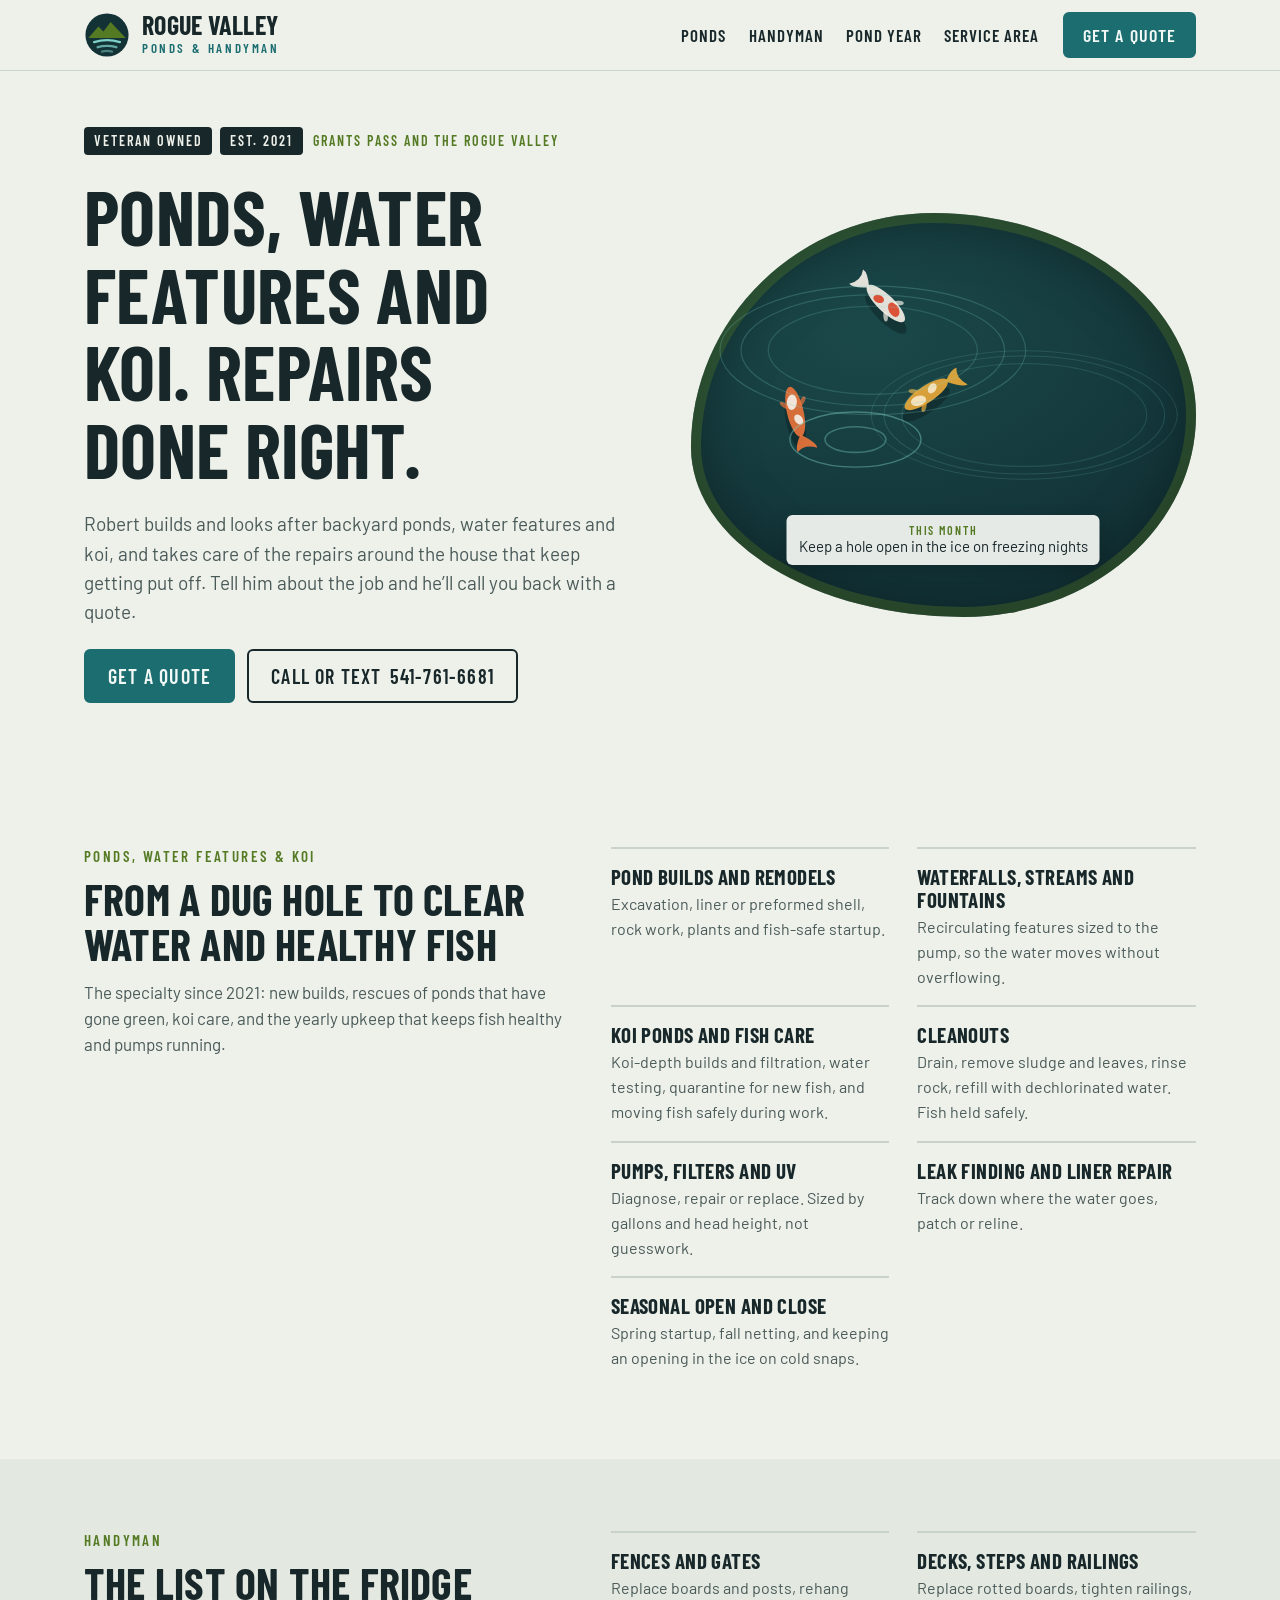
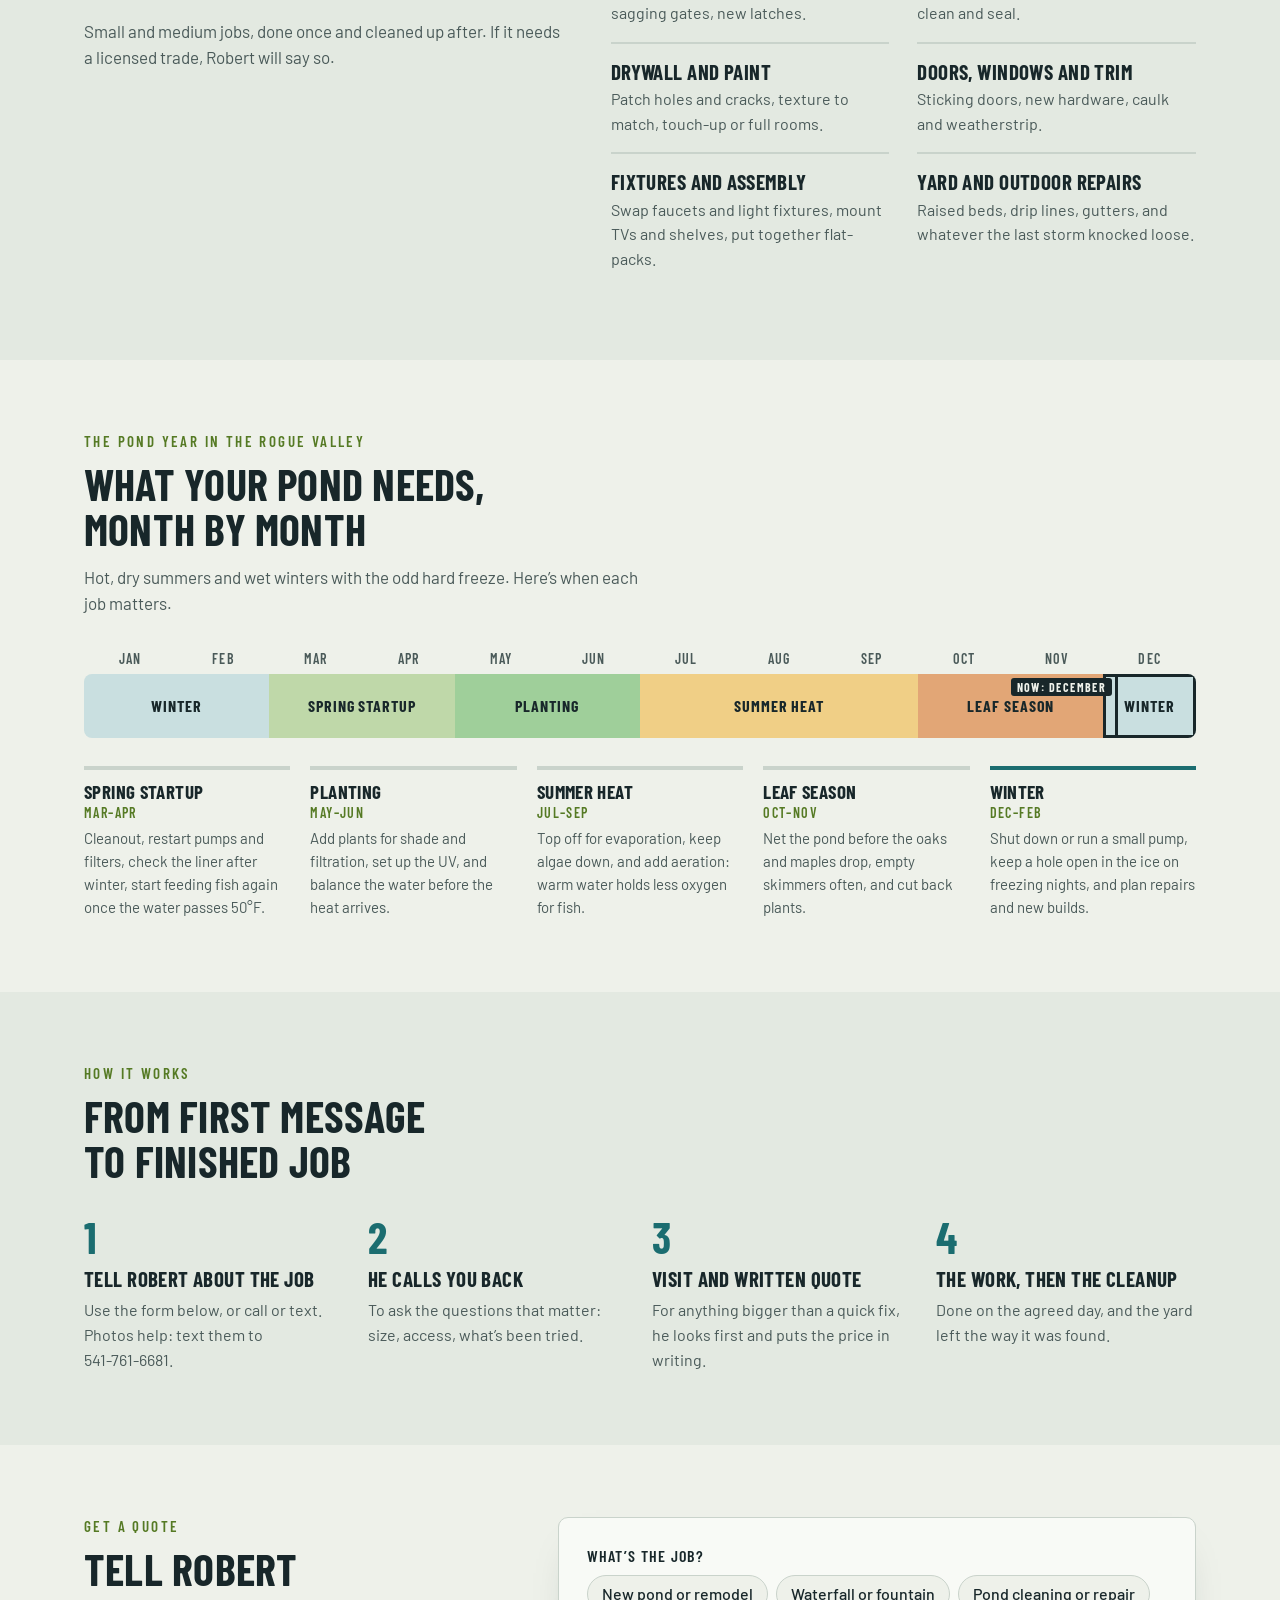
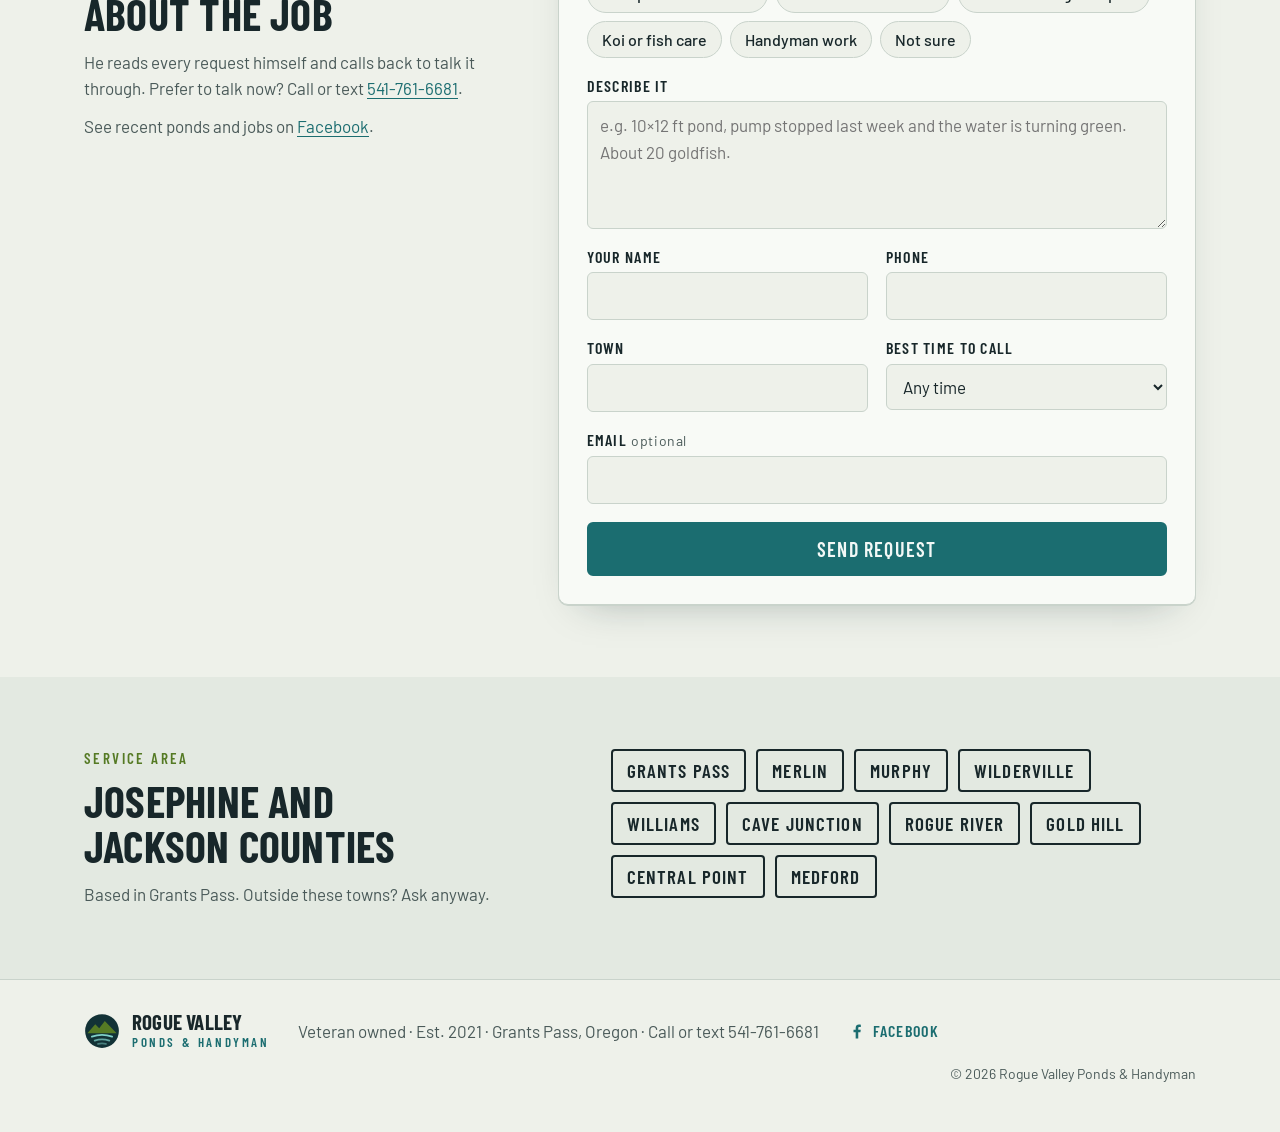
==== site/index.html @ 840f4b7c "Add landing page with quote request form Static site for Rogue Valley Ponds & Handyman: animated pon" ====
<!DOCTYPE html>
<html lang="en">
<head>
<meta charset="utf-8">
<meta name="viewport" content="width=device-width, initial-scale=1, viewport-fit=cover">
<title>Rogue Valley Ponds &amp; Handyman</title>
<meta name="description" content="Veteran-owned since 2021. Ponds, water features and koi, plus handyman work, in Grants Pass and the Rogue Valley. Call or text Robert at 541-761-6681 or request a quote online.">
<!-- Facebook needs the full address for a preview image: once the site is online, add
     <meta property="og:image" content="https://YOUR-ADDRESS/assets/og-image.png"> and og:url. -->
<meta property="og:type" content="website">
<meta property="og:site_name" content="Rogue Valley Ponds &amp; Handyman">
<meta property="og:title" content="Rogue Valley Ponds &amp; Handyman">
<meta property="og:description" content="Ponds, water features and koi, plus handyman work. Veteran owned, established 2021. Call or text Robert at 541-761-6681.">
<meta property="og:locale" content="en_US">
<link rel="icon" href="assets/favicon-64.png" sizes="64x64">
<link rel="apple-touch-icon" href="assets/apple-touch-icon.png">
<link rel="preconnect" href="https://fonts.googleapis.com">
<link rel="preconnect" href="https://fonts.gstatic.com" crossorigin>
<link rel="stylesheet" href="https://fonts.googleapis.com/css2?family=Barlow+Condensed:wght@500;600;700&family=Barlow:ital,wght@0,400;0,500;0,600;1,400&display=swap">
<link rel="stylesheet" href="styles.css">
<script src="config.js"></script>
<script src="app.js" defer></script>
</head>
<body>

<header class="topbar">
  <div class="wrap topbar-row">
    <a class="brand" href="#top" aria-label="Rogue Valley Ponds &amp; Handyman, home">
      <svg class="mark" viewBox="0 0 64 64" aria-hidden="true">
        <circle cx="32" cy="32" r="30" class="mark-disc"/>
        <path d="M6 36 L20 20 L27 27 L37 14 L58 36 Z" class="mark-ridge"/>
        <path d="M14 42 Q32 36 50 42" class="mark-ripple"/>
        <path d="M19 49 Q32 45 45 49" class="mark-ripple" opacity=".75"/>
        <path d="M25 55 Q32 53 39 55" class="mark-ripple" opacity=".5"/>
      </svg>
      <span class="brand-words"><span class="brand-name">Rogue Valley</span><span class="brand-sub">Ponds &amp; Handyman</span></span>
    </a>
    <nav class="topnav" aria-label="Main">
      <a href="#ponds">Ponds</a>
      <a href="#handyman">Handyman</a>
      <a href="#year">Pond year</a>
      <a href="#area">Service area</a>
    </nav>
    <a class="btn btn-solid topbar-cta" href="#quote">Get a quote</a>
  </div>
</header>

<main id="top">
  <section class="hero">
    <div class="wrap hero-grid">
      <div class="hero-copy">
        <p class="badges"><span class="badge">Veteran owned</span><span class="badge">Est. 2021</span><span class="badge badge-plain">Grants Pass and the Rogue Valley</span></p>
        <h1>Ponds, water features and koi. Repairs done right.</h1>
        <p class="lede">Robert builds and looks after backyard ponds, water features and koi, and takes care of the repairs around the house that keep getting put off. Tell him about the job and he’ll call you back with a quote.</p>
        <div class="hero-actions">
          <a class="btn btn-solid btn-lg" href="#quote">Get a quote</a>
          <a class="btn btn-line btn-lg js-phone-link" href="tel:5417616681">Call or text <span class="js-phone nowrap">541-761-6681</span></a>
        </div>
      </div>
      <figure class="pond" aria-label="Illustration of ripples spreading across a pond">
        <canvas class="pond-canvas" aria-hidden="true"></canvas>
        <figcaption class="pond-tag"><span class="pond-tag-label">This month</span> <span id="pond-now">Leaf netting and skimmer cleanouts</span></figcaption>
      </figure>
    </div>
  </section>

  <section class="section" id="ponds">
    <div class="wrap two-col">
      <div class="col-head">
        <p class="eyebrow">Ponds, water features &amp; koi</p>
        <h2>From a dug hole to clear water and healthy fish</h2>
        <p class="muted">The specialty since 2021: new builds, rescues of ponds that have gone green, koi care, and the yearly upkeep that keeps fish healthy and pumps running.</p>
      </div>
      <ul class="svc-list">
        <li><span class="svc-name">Pond builds and remodels</span><span class="svc-note">Excavation, liner or preformed shell, rock work, plants and fish-safe startup.</span></li>
        <li><span class="svc-name">Waterfalls, streams and fountains</span><span class="svc-note">Recirculating features sized to the pump, so the water moves without overflowing.</span></li>
        <li><span class="svc-name">Koi ponds and fish care</span><span class="svc-note">Koi-depth builds and filtration, water testing, quarantine for new fish, and moving fish safely during work.</span></li>
        <li><span class="svc-name">Cleanouts</span><span class="svc-note">Drain, remove sludge and leaves, rinse rock, refill with dechlorinated water. Fish held safely.</span></li>
        <li><span class="svc-name">Pumps, filters and UV</span><span class="svc-note">Diagnose, repair or replace. Sized by gallons and head height, not guesswork.</span></li>
        <li><span class="svc-name">Leak finding and liner repair</span><span class="svc-note">Track down where the water goes, patch or reline.</span></li>
        <li><span class="svc-name">Seasonal open and close</span><span class="svc-note">Spring startup, fall netting, and keeping an opening in the ice on cold snaps.</span></li>
      </ul>
    </div>
  </section>

  <section class="section section-alt" id="handyman">
    <div class="wrap two-col">
      <div class="col-head">
        <p class="eyebrow">Handyman</p>
        <h2>The list on the fridge</h2>
        <p class="muted">Small and medium jobs, done once and cleaned up after. If it needs a licensed trade, Robert will say so.</p>
      </div>
      <ul class="svc-list">
        <li><span class="svc-name">Fences and gates</span><span class="svc-note">Replace boards and posts, rehang sagging gates, new latches.</span></li>
        <li><span class="svc-name">Decks, steps and railings</span><span class="svc-note">Replace rotted boards, tighten railings, clean and seal.</span></li>
        <li><span class="svc-name">Drywall and paint</span><span class="svc-note">Patch holes and cracks, texture to match, touch-up or full rooms.</span></li>
        <li><span class="svc-name">Doors, windows and trim</span><span class="svc-note">Sticking doors, new hardware, caulk and weatherstrip.</span></li>
        <li><span class="svc-name">Fixtures and assembly</span><span class="svc-note">Swap faucets and light fixtures, mount TVs and shelves, put together flat-packs.</span></li>
        <li><span class="svc-name">Yard and outdoor repairs</span><span class="svc-note">Raised beds, drip lines, gutters, and whatever the last storm knocked loose.</span></li>
      </ul>
    </div>
  </section>

  <section class="section" id="year">
    <div class="wrap">
      <div class="col-head">
        <p class="eyebrow">The pond year in the Rogue Valley</p>
        <h2>What your pond needs, month by month</h2>
        <p class="muted">Hot, dry summers and wet winters with the odd hard freeze. Here’s when each job matters.</p>
      </div>
      <div class="year" id="year-bar">
        <div class="months" aria-hidden="true">
          <span>Jan</span><span>Feb</span><span>Mar</span><span>Apr</span><span>May</span><span>Jun</span><span>Jul</span><span>Aug</span><span>Sep</span><span>Oct</span><span>Nov</span><span>Dec</span>
        </div>
        <div class="seasons">
          <div class="season s-winter-a" data-months="1 2" style="--span: 2"><span class="season-name">Winter</span></div>
          <div class="season s-spring" data-months="3 4" style="--span: 2"><span class="season-name">Spring startup</span></div>
          <div class="season s-plant" data-months="5 6" style="--span: 2"><span class="season-name">Planting</span></div>
          <div class="season s-summer" data-months="7 8 9" style="--span: 3"><span class="season-name">Summer heat</span></div>
          <div class="season s-leaf" data-months="10 11" style="--span: 2"><span class="season-name">Leaf season</span></div>
          <div class="season s-winter-b" data-months="12" style="--span: 1"><span class="season-name" aria-hidden="true">Winter</span></div>
          <div class="now-marker" id="now-marker" hidden><span id="now-label">Now</span></div>
        </div>
      </div>
      <dl class="season-notes">
        <div data-season="spring"><dt>Spring startup <span class="when">Mar–Apr</span></dt><dd>Cleanout, restart pumps and filters, check the liner after winter, start feeding fish again once the water passes 50°F.</dd></div>
        <div data-season="plant"><dt>Planting <span class="when">May–Jun</span></dt><dd>Add plants for shade and filtration, set up the UV, and balance the water before the heat arrives.</dd></div>
        <div data-season="summer"><dt>Summer heat <span class="when">Jul–Sep</span></dt><dd>Top off for evaporation, keep algae down, and add aeration: warm water holds less oxygen for fish.</dd></div>
        <div data-season="leaf"><dt>Leaf season <span class="when">Oct–Nov</span></dt><dd>Net the pond before the oaks and maples drop, empty skimmers often, and cut back plants.</dd></div>
        <div data-season="winter"><dt>Winter <span class="when">Dec–Feb</span></dt><dd>Shut down or run a small pump, keep a hole open in the ice on freezing nights, and plan repairs and new builds.</dd></div>
      </dl>
    </div>
  </section>

  <section class="section section-alt" id="how">
    <div class="wrap">
      <div class="col-head">
        <p class="eyebrow">How it works</p>
        <h2>From first message to finished job</h2>
      </div>
      <ol class="steps">
        <li><span class="step-n">1</span><span class="step-title">Tell Robert about the job</span><span class="step-text">Use the form below, or call or text. Photos help: text them to <span class="js-phone nowrap">541-761-6681</span>.</span></li>
        <li><span class="step-n">2</span><span class="step-title">He calls you back</span><span class="step-text">To ask the questions that matter: size, access, what’s been tried.</span></li>
        <li><span class="step-n">3</span><span class="step-title">Visit and written quote</span><span class="step-text">For anything bigger than a quick fix, he looks first and puts the price in writing.</span></li>
        <li><span class="step-n">4</span><span class="step-title">The work, then the cleanup</span><span class="step-text">Done on the agreed day, and the yard left the way it was found.</span></li>
      </ol>
    </div>
  </section>

  <section class="section" id="quote">
    <div class="wrap quote-grid">
      <div class="col-head">
        <p class="eyebrow">Get a quote</p>
        <h2>Tell Robert about the job</h2>
        <p class="muted">He reads every request himself and calls back to talk it through. Prefer to talk now? Call or text <a class="js-phone js-phone-link nowrap" href="tel:5417616681">541-761-6681</a>.</p>
        <p class="muted">See recent ponds and jobs on <a href="https://www.facebook.com/profile.php?id=61560373865806" target="_blank" rel="noopener">Facebook</a>.</p>
      </div>

      <div class="quote-card">
        <form id="quote-form" novalidate>
          <fieldset class="job-types">
            <legend>What’s the job?</legend>
            <div class="chips">
              <label class="chip"><input type="radio" name="job" value="pond" required><span>New pond or remodel</span></label>
              <label class="chip"><input type="radio" name="job" value="water-feature"><span>Waterfall or fountain</span></label>
              <label class="chip"><input type="radio" name="job" value="pond-care"><span>Pond cleaning or repair</span></label>
              <label class="chip"><input type="radio" name="job" value="koi"><span>Koi or fish care</span></label>
              <label class="chip"><input type="radio" name="job" value="handyman"><span>Handyman work</span></label>
              <label class="chip"><input type="radio" name="job" value="not-sure"><span>Not sure</span></label>
            </div>
          </fieldset>
          <div class="field field-wide">
            <label for="q-details">Describe it</label>
            <textarea id="q-details" name="details" rows="4" maxlength="2000" required placeholder="e.g. 10×12 ft pond, pump stopped last week and the water is turning green. About 20 goldfish."></textarea>
          </div>
          <div class="field"><label for="q-name">Your name</label><input id="q-name" name="name" autocomplete="name" maxlength="120" required></div>
          <div class="field"><label for="q-phone">Phone</label><input id="q-phone" name="phone" type="tel" autocomplete="tel" minlength="7" maxlength="30" required></div>
          <div class="field"><label for="q-town">Town</label><input id="q-town" name="town" list="towns" autocomplete="address-level2" maxlength="80"></div>
          <div class="field"><label for="q-best">Best time to call</label>
            <select id="q-best" name="best">
              <option value="">Any time</option><option>Morning</option><option>Afternoon</option><option>Evening</option>
            </select>
          </div>
          <div class="field field-wide"><label for="q-email">Email <span class="opt">optional</span></label><input id="q-email" name="email" type="email" autocomplete="email" maxlength="200"></div>
          <datalist id="towns">
            <option>Grants Pass</option><option>Merlin</option><option>Murphy</option><option>Wilderville</option><option>Williams</option>
            <option>Cave Junction</option><option>Rogue River</option><option>Gold Hill</option><option>Central Point</option><option>Medford</option>
          </datalist>
          <p class="form-error" id="form-error" role="alert" hidden></p>
          <button class="btn btn-solid btn-lg field-wide" type="submit" id="q-submit">Send request</button>
        </form>

        <div class="quote-done" id="quote-done" tabindex="-1" hidden>
          <p class="eyebrow">Request sent</p>
          <h3 id="done-title">Thanks. Robert will call you.</h3>
          <p class="muted">Have photos of the job? Text them to <span class="js-phone nowrap">541-761-6681</span> with your name, so he can see it before he calls.</p>
          <button type="button" class="btn btn-line" id="quote-again">Send another request</button>
        </div>

        <div class="quote-fallback" id="quote-fallback" tabindex="-1" hidden>
          <p class="eyebrow">Couldn’t send from here</p>
          <h3>Call or text Robert instead</h3>
          <p class="fallback-phone js-phone">541-761-6681</p>
          <p class="muted">Your message is still in the form. Copy it to paste into a text.</p>
          <div class="fallback-actions">
            <button type="button" class="btn btn-solid" id="copy-request">Copy my request</button>
            <button type="button" class="btn btn-line" id="fallback-back">Back to the form</button>
          </div>
          <p class="small" id="copy-status" role="status"></p>
        </div>
      </div>
    </div>
  </section>

  <section class="section section-alt" id="area">
    <div class="wrap two-col">
      <div class="col-head">
        <p class="eyebrow">Service area</p>
        <h2>Josephine and Jackson counties</h2>
        <p class="muted">Based in Grants Pass. Outside these towns? Ask anyway.</p>
      </div>
      <ul class="towns">
        <li>Grants Pass</li><li>Merlin</li><li>Murphy</li><li>Wilderville</li><li>Williams</li><li>Cave Junction</li>
        <li>Rogue River</li><li>Gold Hill</li><li>Central Point</li><li>Medford</li>
      </ul>
    </div>
  </section>
</main>

<footer class="footer">
  <div class="wrap footer-row">
    <span class="brand brand-small">
      <svg class="mark" viewBox="0 0 64 64" aria-hidden="true">
        <circle cx="32" cy="32" r="30" class="mark-disc"/>
        <path d="M6 36 L20 20 L27 27 L37 14 L58 36 Z" class="mark-ridge"/>
        <path d="M14 42 Q32 36 50 42" class="mark-ripple"/>
        <path d="M19 49 Q32 45 45 49" class="mark-ripple" opacity=".75"/>
        <path d="M25 55 Q32 53 39 55" class="mark-ripple" opacity=".5"/>
      </svg>
      <span class="brand-words"><span class="brand-name">Rogue Valley</span><span class="brand-sub">Ponds &amp; Handyman</span></span>
    </span>
    <span class="muted">Veteran owned · Est. 2021 · Grants Pass, Oregon · Call or text <span class="js-phone nowrap">541-761-6681</span></span>
    <a class="fb-link" href="https://www.facebook.com/profile.php?id=61560373865806" target="_blank" rel="noopener"><svg viewBox="0 0 24 24" aria-hidden="true"><path fill="currentColor" d="M13.5 21v-7.5h2.6l.4-3h-3V8.6c0-.9.3-1.5 1.5-1.5h1.6V4.4c-.3 0-1.2-.1-2.3-.1-2.3 0-3.9 1.4-3.9 4v2.2H7.8v3h2.6V21z"/></svg>Facebook</a>
    <span class="small">© <span id="year-now">2026</span> Rogue Valley Ponds &amp; Handyman</span>
  </div>
</footer>

</body>
</html>
---- site/styles.css ----
/* Rogue Valley Ponds & Handyman
   Layout: a trade-sign header, a two-column hero (pitch beside a living pond), then plain
   sections alternating between the lichen ground and a slightly deeper wash. */
:root {
  --ground: #eef1ea;      /* lichen on river rock */
  --wash: #e3e9e1;        /* alternate section ground */
  --card: #f8faf6;
  --ink: #18272a;         /* river slate */
  --ink-soft: #4a5a59;
  --line: #c9d3cb;
  --teal: #1b6d70;        /* pond water: the accent */
  --teal-ink: #f2f8f6;    /* text on teal */
  --moss: #557a24;        /* ridge line: secondary */
  --pond-deep: #123236;   /* the hero pond panel */
  --pond-ripple: #7fd0c8;
  --season-1: #c9dfe0; --season-2: #bfd8a9; --season-3: #9fcf9a; --season-4: #f0cf86; --season-5: #e2a676;
  --focus: #1b6d70;
  --display: "Barlow Condensed", "Arial Narrow", "Roboto Condensed", sans-serif;
  --body: "Barlow", "Segoe UI", system-ui, sans-serif;
  --radius: 10px;
  color-scheme: light;
}
@media (prefers-color-scheme: dark) {
  :root:not([data-theme="light"]) {
    --ground: #0f1b1c; --wash: #142425; --card: #182b2c; --ink: #e2ebe6; --ink-soft: #a5b6b2; --line: #2c4243;
    --teal: #5fb7b2; --teal-ink: #0c1a1b; --moss: #a3c46b; --pond-deep: #0b2427; --pond-ripple: #7fd0c8;
    --season-1: #2c4a52; --season-2: #3d5a35; --season-3: #2f5a3a; --season-4: #6b5a2c; --season-5: #6e4632;
    --focus: #7fd0c8; color-scheme: dark;
  }
}
:root[data-theme="dark"] {
  --ground: #0f1b1c; --wash: #142425; --card: #182b2c; --ink: #e2ebe6; --ink-soft: #a5b6b2; --line: #2c4243;
  --teal: #5fb7b2; --teal-ink: #0c1a1b; --moss: #a3c46b; --pond-deep: #0b2427; --pond-ripple: #7fd0c8;
  --season-1: #2c4a52; --season-2: #3d5a35; --season-3: #2f5a3a; --season-4: #6b5a2c; --season-5: #6e4632;
  --focus: #7fd0c8; color-scheme: dark;
}

*, *::before, *::after { box-sizing: border-box; }
html { scroll-behavior: smooth; }
@media (prefers-reduced-motion: reduce) { html { scroll-behavior: auto; } }
body { margin: 0; background: var(--ground); color: var(--ink); font: 400 17px/1.55 var(--body); -webkit-font-smoothing: antialiased; }
[hidden] { display: none !important; }
img, canvas, svg { max-width: 100%; }
a { color: var(--teal); text-underline-offset: 3px; }
:focus-visible { outline: 3px solid var(--focus); outline-offset: 2px; }
h1, h2, h3 { font-family: var(--display); font-weight: 700; line-height: 1.02; letter-spacing: 0.005em; margin: 0; text-wrap: balance; }
h1 { font-size: clamp(44px, 6.4vw, 76px); text-transform: uppercase; }
h2 { font-size: clamp(32px, 4vw, 44px); text-transform: uppercase; }
h3 { font-size: 28px; text-transform: uppercase; }
p { margin: 0; }
.wrap { max-width: 1160px; margin: 0 auto; padding-inline: 24px; }
.muted { color: var(--ink-soft); }
.small { font-size: 14px; color: var(--ink-soft); }
.nowrap { white-space: nowrap; }
.eyebrow { font: 600 15px/1.2 var(--display); letter-spacing: 0.16em; text-transform: uppercase; color: var(--moss); }

/* — buttons — */
.btn { display: inline-flex; align-items: center; justify-content: center; gap: 8px; border-radius: 6px; cursor: pointer;
  font: 600 18px/1 var(--display); letter-spacing: 0.06em; text-transform: uppercase; text-decoration: none;
  padding: 12px 18px; border: 2px solid var(--teal); }
.btn-lg { padding: 15px 22px; font-size: 20px; }
.btn-solid { background: var(--teal); color: var(--teal-ink); }
.btn-solid:hover { filter: brightness(1.08); }
.btn-line { background: transparent; color: var(--ink); border-color: var(--ink); }
.btn-line:hover { background: color-mix(in srgb, var(--ink) 8%, transparent); }

/* — header — */
.topbar { position: sticky; top: env(safe-area-inset-top, 0px); z-index: 20; background: color-mix(in srgb, var(--ground) 90%, transparent);
  backdrop-filter: blur(8px); border-bottom: 1px solid var(--line); }
.topbar-row { display: flex; align-items: center; gap: 24px; padding-block: 12px; }
.brand { display: inline-flex; align-items: center; gap: 12px; color: var(--ink); text-decoration: none; }
.mark { width: 46px; height: 46px; flex: none; }
.mark-disc { fill: var(--pond-deep); }
.mark-ridge { fill: var(--moss); }
.mark-ripple { fill: none; stroke: var(--pond-ripple); stroke-width: 3.2; stroke-linecap: round; }
.brand-words { display: flex; flex-direction: column; line-height: 1; }
.brand-name { font: 700 26px/0.95 var(--display); text-transform: uppercase; letter-spacing: 0.01em; }
.brand-sub { font: 600 13px/1.2 var(--display); letter-spacing: 0.2em; text-transform: uppercase; color: var(--teal); margin-top: 3px; }
.topnav { display: flex; gap: 22px; margin-left: auto; }
.topnav a { color: var(--ink); text-decoration: none; font: 600 17px/1 var(--display); letter-spacing: 0.06em; text-transform: uppercase; }
.topnav a:hover { color: var(--teal); }

/* — hero — */
.hero { padding-block: 56px 72px; overflow-x: clip; }
.hero-grid { display: grid; grid-template-columns: minmax(0, 1.05fr) minmax(0, 0.95fr); gap: 48px; align-items: center; }
.hero-copy { display: flex; flex-direction: column; gap: 22px; min-width: 0; }
.badges { display: flex; flex-wrap: wrap; gap: 8px; }
.badge { font: 600 14px/1 var(--display); letter-spacing: 0.14em; text-transform: uppercase; padding: 7px 10px; border-radius: 4px;
  background: var(--ink); color: var(--ground); }
.badge-plain { background: transparent; color: var(--moss); padding-inline: 2px; }
.lede { font-size: 19px; color: var(--ink-soft); max-width: 34em; }
.hero-actions { display: flex; flex-wrap: wrap; gap: 12px; }
.pond { position: relative; margin: 0; aspect-ratio: 5 / 4; border-radius: 48% 52% 46% 54% / 58% 50% 50% 42%; overflow: hidden;
  background: radial-gradient(120% 90% at 35% 30%, color-mix(in srgb, var(--pond-deep) 70%, #2f7d78) 0%, var(--pond-deep) 70%);
  box-shadow: inset 0 0 0 10px color-mix(in srgb, var(--moss) 35%, transparent), inset 0 0 60px rgba(0, 0, 0, 0.35); }
.pond-canvas { position: absolute; inset: 0; width: 100%; height: 100%; }
.pond-tag { position: absolute; left: 50%; bottom: 13%; transform: translateX(-50%); width: max-content; max-width: 78%;
  background: color-mix(in srgb, var(--card) 92%, transparent); color: var(--ink); border-radius: 6px; padding: 8px 12px;
  font-size: 15px; line-height: 1.3; text-align: center; box-shadow: 0 4px 16px rgba(0, 0, 0, 0.18); }
.pond-tag-label { display: block; font: 600 12px/1.2 var(--display); letter-spacing: 0.16em; text-transform: uppercase; color: var(--moss); }

/* — sections — */
.section { padding-block: 72px; }
.section-alt { background: var(--wash); }
.col-head { display: flex; flex-direction: column; gap: 12px; max-width: 34em; min-width: 0; }
.two-col { display: grid; grid-template-columns: minmax(0, 0.9fr) minmax(0, 1.1fr); gap: 48px; align-items: start; }
.svc-list { list-style: none; margin: 0; padding: 0; display: grid; grid-template-columns: repeat(2, minmax(0, 1fr)); gap: 0 28px; }
.svc-list li { display: flex; flex-direction: column; gap: 4px; padding-block: 16px; border-top: 2px solid var(--line); }
.svc-name { font: 700 21px/1.1 var(--display); text-transform: uppercase; letter-spacing: 0.02em; }
.svc-note { font-size: 16px; color: var(--ink-soft); }

/* — pond year — */
.year { margin-top: 36px; display: grid; gap: 8px; }
.months, .seasons { display: grid; grid-template-columns: repeat(12, minmax(0, 1fr)); }
.months span { font: 600 14px/1 var(--display); letter-spacing: 0.08em; text-transform: uppercase; color: var(--ink-soft); text-align: center; }
.seasons { position: relative; height: 64px; border-radius: 8px; overflow: hidden; }
.season { grid-column: span var(--span); display: flex; align-items: center; justify-content: center; padding-inline: 6px;
  font: 700 16px/1.05 var(--display); letter-spacing: 0.06em; text-transform: uppercase; text-align: center; color: var(--ink); }
.s-winter-a, .s-winter-b { background: var(--season-1); }
.s-spring { background: var(--season-2); }
.s-plant { background: var(--season-3); }
.s-summer { background: var(--season-4); }
.s-leaf { background: var(--season-5); }
.season.is-now { box-shadow: inset 0 0 0 3px var(--ink); }
.now-marker { position: absolute; top: 0; bottom: 0; width: 0; border-left: 3px solid var(--ink); left: var(--at, 0); }
.now-marker span { position: absolute; top: 4px; left: 6px; font: 700 12px/1 var(--display); letter-spacing: 0.12em; text-transform: uppercase;
  background: var(--ink); color: var(--ground); padding: 3px 6px; border-radius: 3px; white-space: nowrap; }
.season-notes { margin: 28px 0 0; display: grid; grid-template-columns: repeat(5, minmax(0, 1fr)); gap: 20px; }
.season-notes div { display: flex; flex-direction: column; gap: 6px; padding-top: 12px; border-top: 4px solid var(--line); }
.season-notes div.is-now { border-top-color: var(--teal); }
.season-notes dt { font: 700 19px/1.1 var(--display); text-transform: uppercase; letter-spacing: 0.02em; }
.season-notes .when { display: block; font-weight: 600; font-size: 14px; letter-spacing: 0.1em; color: var(--moss); margin-top: 2px; }
.season-notes dd { margin: 0; font-size: 15px; color: var(--ink-soft); }

/* — steps — */
.steps { list-style: none; margin: 32px 0 0; padding: 0; display: grid; grid-template-columns: repeat(4, minmax(0, 1fr)); gap: 24px; }
.steps li { display: flex; flex-direction: column; gap: 8px; }
.step-n { font: 700 44px/1 var(--display); color: var(--teal); }
.step-title { font: 700 21px/1.1 var(--display); text-transform: uppercase; letter-spacing: 0.02em; }
.step-text { font-size: 16px; color: var(--ink-soft); }

/* — quote form — */
.quote-grid { display: grid; grid-template-columns: minmax(0, 0.8fr) minmax(0, 1.2fr); gap: 48px; align-items: start; }
.quote-card { background: var(--card); border: 1px solid var(--line); border-radius: var(--radius); padding: 28px; min-width: 0;
  box-shadow: 0 1px 0 var(--line), 0 18px 40px -24px rgba(16, 40, 42, 0.35); }
#quote-form { display: grid; grid-template-columns: repeat(2, minmax(0, 1fr)); gap: 18px; }
.field { display: flex; flex-direction: column; gap: 6px; min-width: 0; }
.field-wide, .job-types, .form-error { grid-column: 1 / -1; }
label, legend { font: 600 16px/1.2 var(--display); letter-spacing: 0.08em; text-transform: uppercase; }
.opt { color: var(--ink-soft); letter-spacing: 0.04em; text-transform: none; font-family: var(--body); font-weight: 400; font-size: 14px; }
input, select, textarea { font: inherit; font-size: 17px; color: var(--ink); background: var(--ground); border: 1.5px solid var(--line);
  border-radius: 6px; padding: 10px 12px; width: 100%; min-height: 46px; }
textarea { resize: vertical; min-height: 110px; }
input:focus-visible, select:focus-visible, textarea:focus-visible { outline: none; border-color: var(--teal); box-shadow: 0 0 0 3px color-mix(in srgb, var(--teal) 30%, transparent); }
[aria-invalid="true"] { border-color: #b4532a; }
.job-types { border: 0; margin: 0; padding: 0; display: flex; flex-direction: column; gap: 10px; }
.job-types legend { padding: 0; margin-bottom: 10px; }
.chips { display: flex; flex-wrap: wrap; gap: 8px; }
.chip { position: relative; cursor: pointer; }
.chip input { position: absolute; opacity: 0; width: 1px; height: 1px; min-height: 0; }
.chip span { display: inline-block; padding: 9px 14px; border: 1.5px solid var(--line); border-radius: 999px; background: var(--ground);
  font: 500 16px/1.1 var(--body); letter-spacing: 0; text-transform: none; }
.chip:hover span { border-color: var(--teal); }
.chip input:checked + span { background: var(--teal); border-color: var(--teal); color: var(--teal-ink); }
.chip input:focus-visible + span { outline: 3px solid var(--focus); outline-offset: 2px; }
.job-types[aria-invalid="true"] .chip span { border-color: #b4532a; }
.form-error { color: #b4532a; font-weight: 500; }
.quote-done, .quote-fallback { display: flex; flex-direction: column; gap: 14px; align-items: flex-start; }
.quote-done:focus, .quote-fallback:focus { outline: none; }
.fallback-phone { font: 700 44px/1 var(--display); letter-spacing: 0.02em; user-select: all; }
.fallback-actions { display: flex; flex-wrap: wrap; gap: 10px; }

/* — area & footer — */
.towns { list-style: none; margin: 0; padding: 0; display: flex; flex-wrap: wrap; gap: 10px; }
.towns li { font: 600 19px/1 var(--display); letter-spacing: 0.06em; text-transform: uppercase; padding: 10px 14px;
  border: 2px solid var(--ink); border-radius: 4px; }
.footer { padding-block: 32px 48px; border-top: 1px solid var(--line); }
.footer-row { display: flex; flex-wrap: wrap; align-items: center; gap: 12px 28px; }
.brand-small .mark { width: 36px; height: 36px; }
.brand-small .brand-name { font-size: 21px; }
.footer-row .small { margin-left: auto; }
.fb-link { display: inline-flex; align-items: center; gap: 6px; font: 600 16px/1 var(--display); letter-spacing: 0.08em; text-transform: uppercase; text-decoration: none; }
.fb-link svg { width: 20px; height: 20px; }

@media (max-width: 960px) {
  .hero-grid, .two-col, .quote-grid { grid-template-columns: minmax(0, 1fr); gap: 32px; }
  .pond { max-width: 560px; }
  .steps { grid-template-columns: repeat(2, minmax(0, 1fr)); }
  .season-notes { grid-template-columns: repeat(2, minmax(0, 1fr)); }
}
@media (max-width: 760px) {
  .topnav { display: none; }
  .topbar-cta { margin-left: auto; }
}
@media (max-width: 560px) {
  body { font-size: 16px; }
  .wrap { padding-inline: 16px; }
  .section { padding-block: 52px; }
  .hero { padding-block: 32px 48px; }
  .svc-list, .steps, .season-notes { grid-template-columns: minmax(0, 1fr); }
  #quote-form { grid-template-columns: minmax(0, 1fr); }
  .quote-card { padding: 18px; }
  .brand-name { font-size: 21px; }
  .mark { width: 38px; height: 38px; }
  .topbar-cta { padding: 10px 12px; font-size: 16px; }
  .season { font-size: 12px; letter-spacing: 0.02em; padding-inline: 2px; }
  .months span { font-size: 11px; letter-spacing: 0; }
  .footer-row .small { margin-left: 0; }
}
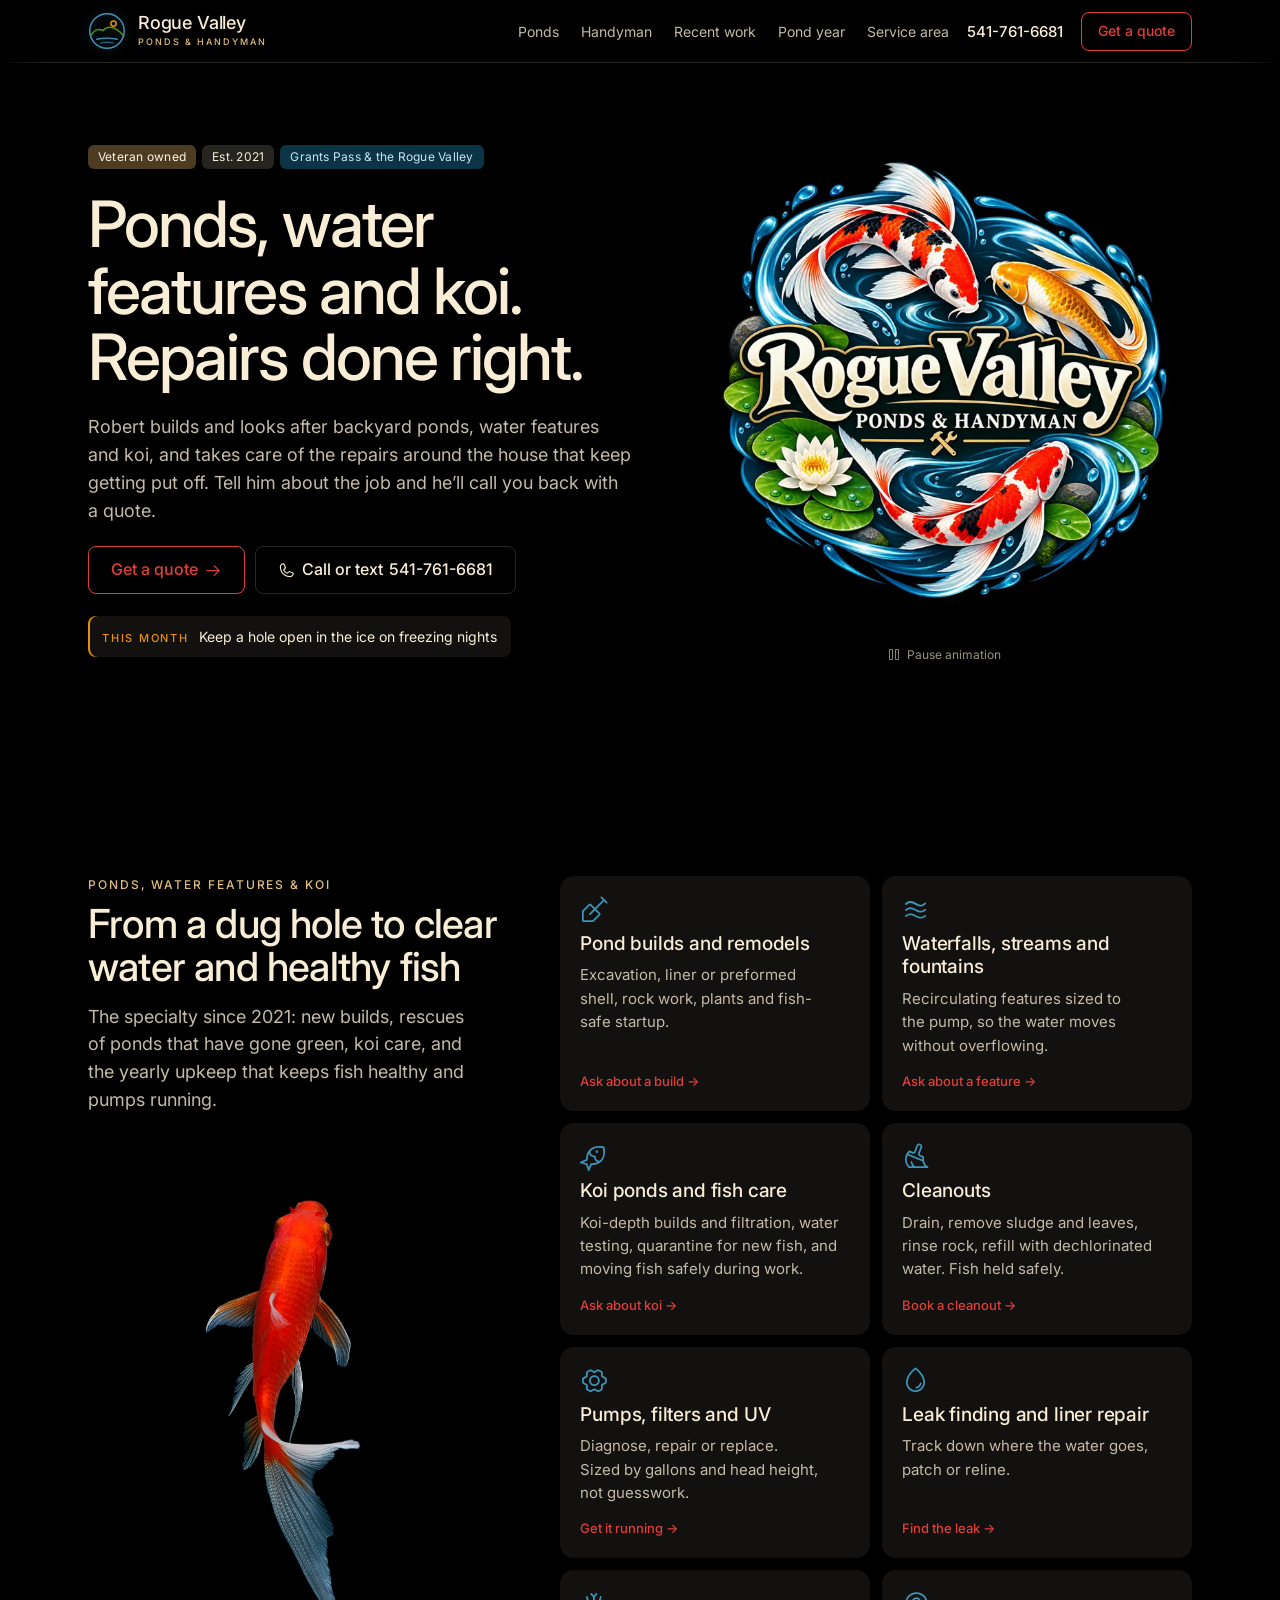
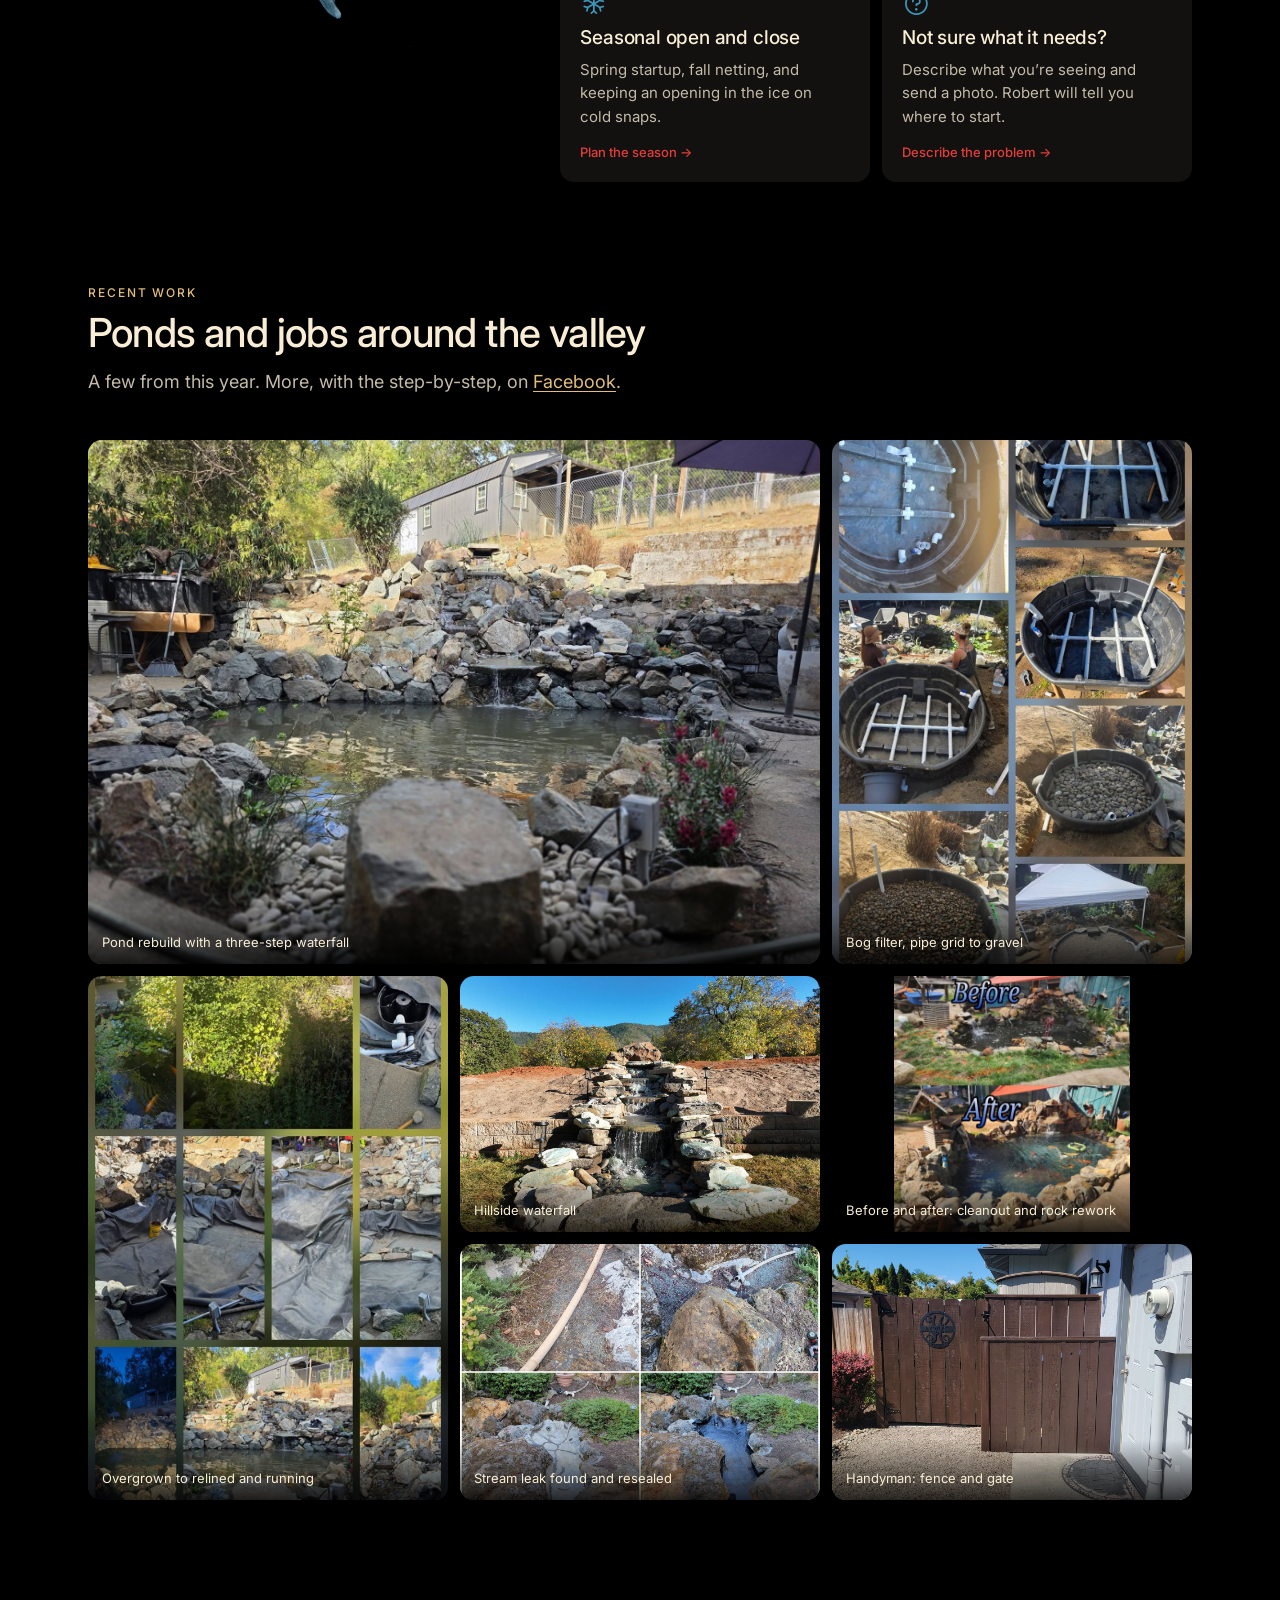
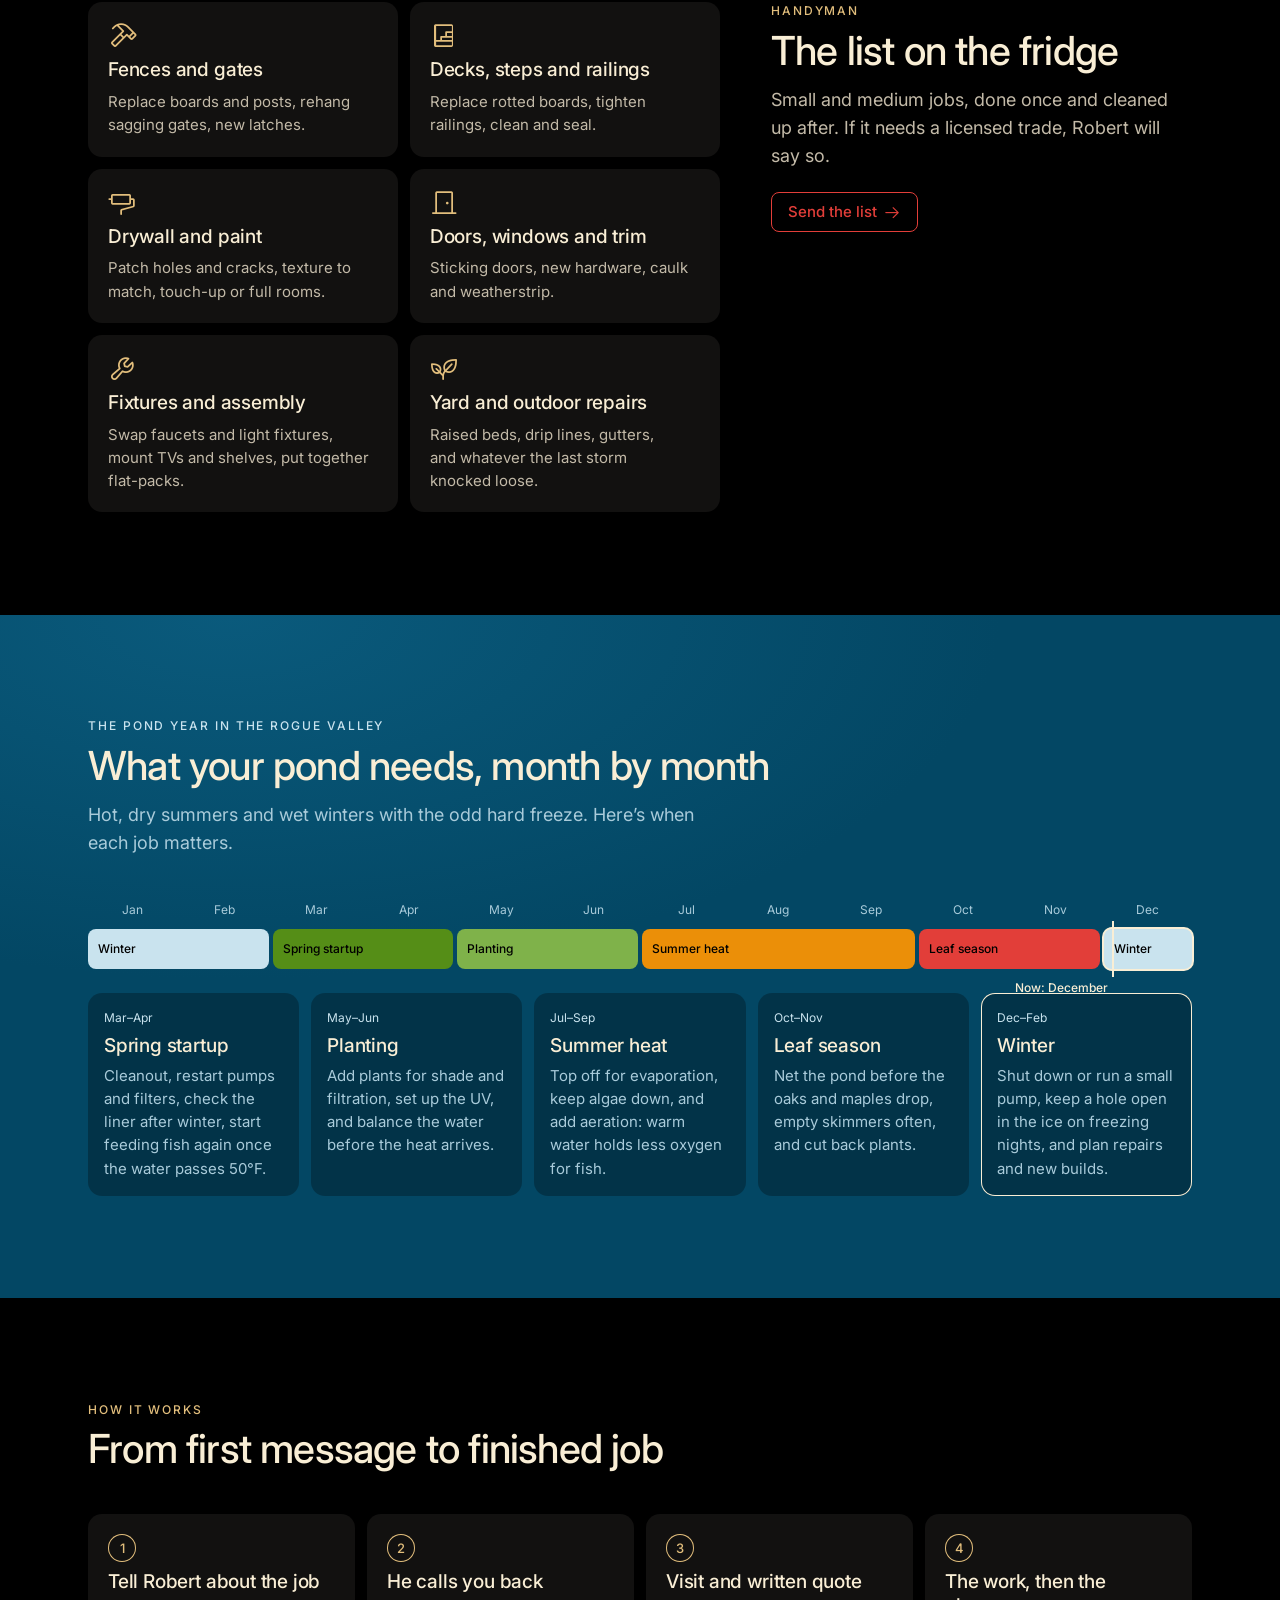
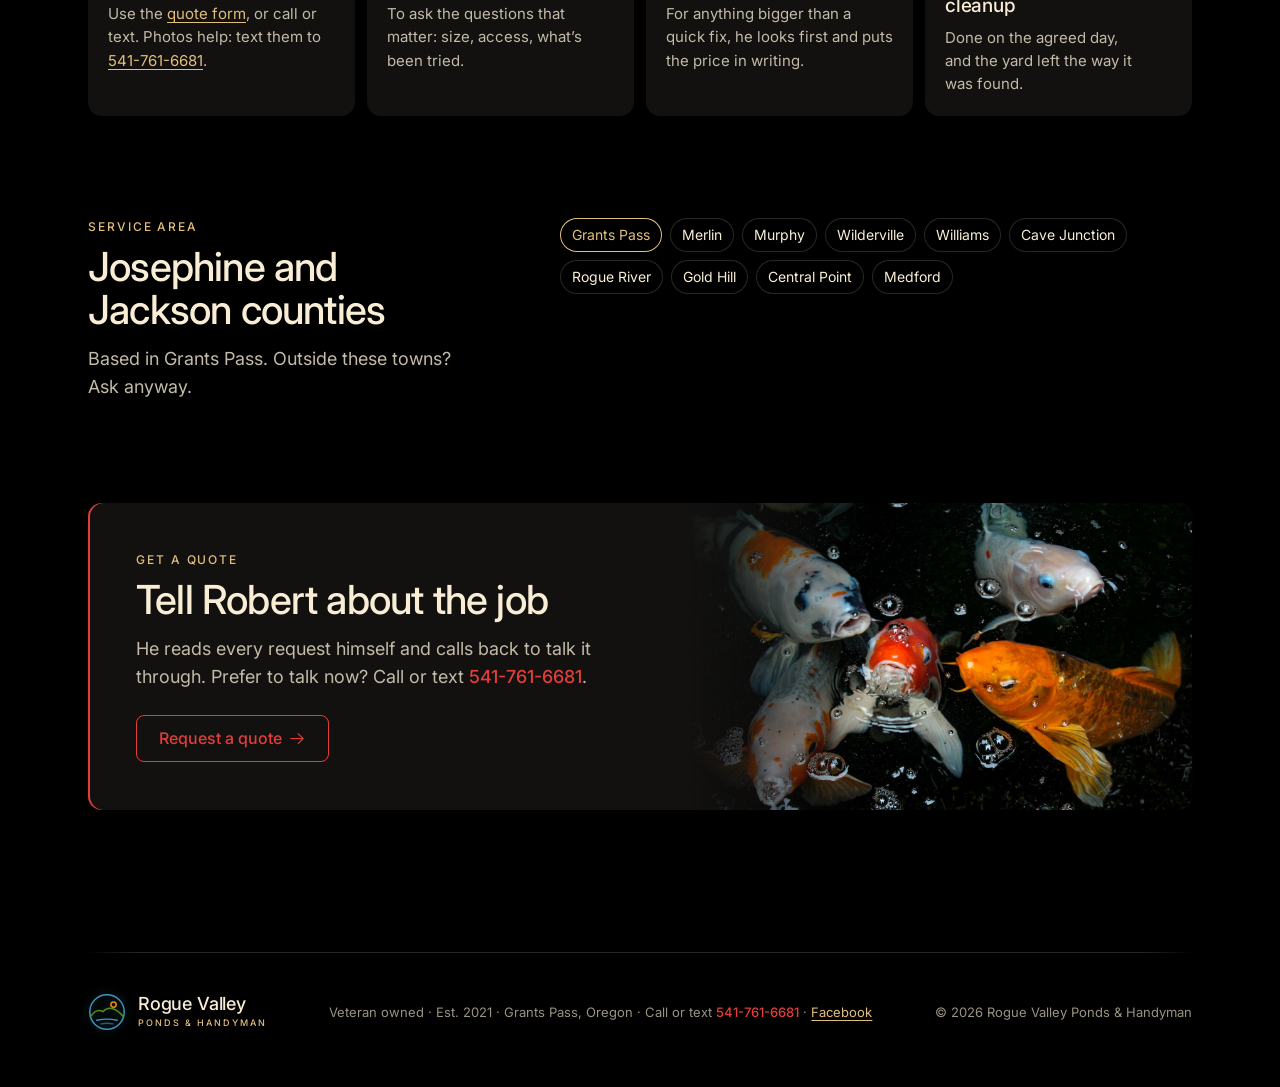
==== commit d23ca772: "Rebuild the site on the v3 identity, add Request a Quote page Landing page and a separate quote page" ====
--- a/site/index.html
+++ b/site/index.html
@@ -2,248 +2,250 @@
 <html lang="en">
 <head>
 <meta charset="utf-8">
-<meta name="viewport" content="width=device-width, initial-scale=1, viewport-fit=cover">
-<title>Rogue Valley Ponds &amp; Handyman</title>
-<meta name="description" content="Veteran-owned since 2021. Ponds, water features and koi, plus handyman work, in Grants Pass and the Rogue Valley. Call or text Robert at 541-761-6681 or request a quote online.">
-<!-- Facebook needs the full address for a preview image: once the site is online, add
-     <meta property="og:image" content="https://YOUR-ADDRESS/assets/og-image.png"> and og:url. -->
-<meta property="og:type" content="website">
-<meta property="og:site_name" content="Rogue Valley Ponds &amp; Handyman">
+<meta name="viewport" content="width=device-width, initial-scale=1">
+<title>Rogue Valley Ponds &amp; Handyman · Grants Pass, Oregon</title>
+<meta name="description" content="Ponds, water features and koi, plus the home repairs that keep getting put off. Veteran owned, serving Grants Pass and the Rogue Valley since 2021. Call or text 541-761-6681.">
+<meta name="theme-color" content="#000000">
 <meta property="og:title" content="Rogue Valley Ponds &amp; Handyman">
-<meta property="og:description" content="Ponds, water features and koi, plus handyman work. Veteran owned, established 2021. Call or text Robert at 541-761-6681.">
-<meta property="og:locale" content="en_US">
-<link rel="icon" href="assets/favicon-64.png" sizes="64x64">
-<link rel="apple-touch-icon" href="assets/apple-touch-icon.png">
+<meta property="og:description" content="Ponds, water features and koi. Repairs done right. Grants Pass and the Rogue Valley.">
+<meta property="og:image" content="assets/img/rvph-logo-640.png">
+<link rel="icon" href="assets/img/favicon.svg" type="image/svg+xml">
+<link rel="apple-touch-icon" href="assets/img/apple-touch-icon.png">
 <link rel="preconnect" href="https://fonts.googleapis.com">
 <link rel="preconnect" href="https://fonts.gstatic.com" crossorigin>
-<link rel="stylesheet" href="https://fonts.googleapis.com/css2?family=Barlow+Condensed:wght@500;600;700&family=Barlow:ital,wght@0,400;0,500;0,600;1,400&display=swap">
-<link rel="stylesheet" href="styles.css">
-<script src="config.js"></script>
-<script src="app.js" defer></script>
+<link rel="stylesheet" href="assets/css/nocturne.css">
+<link rel="stylesheet" href="assets/css/icons.css">
+<link rel="stylesheet" href="assets/css/site.css">
 </head>
 <body>
-
-<header class="topbar">
-  <div class="wrap topbar-row">
-    <a class="brand" href="#top" aria-label="Rogue Valley Ponds &amp; Handyman, home">
-      <svg class="mark" viewBox="0 0 64 64" aria-hidden="true">
-        <circle cx="32" cy="32" r="30" class="mark-disc"/>
-        <path d="M6 36 L20 20 L27 27 L37 14 L58 36 Z" class="mark-ridge"/>
-        <path d="M14 42 Q32 36 50 42" class="mark-ripple"/>
-        <path d="M19 49 Q32 45 45 49" class="mark-ripple" opacity=".75"/>
-        <path d="M25 55 Q32 53 39 55" class="mark-ripple" opacity=".5"/>
-      </svg>
-      <span class="brand-words"><span class="brand-name">Rogue Valley</span><span class="brand-sub">Ponds &amp; Handyman</span></span>
+<a class="skip" href="#main">Skip to content</a>
+
+<header class="site-header">
+  <nav class="nav" aria-label="Main">
+    <a class="brand" href="index.html" aria-label="Rogue Valley Ponds &amp; Handyman, home">
+      <svg class="mark" viewBox="0 0 64 64" aria-hidden="true"><circle class="w" cx="32" cy="32" r="29"/><circle class="s" cx="43" cy="19.5" r="4.5"/><path class="h" d="M5 39 C11 30 18 27 25 31.5 C33 23 45 23 59 39"/><path class="w" d="M15 46 Q32 42 49 46"/><path class="w" d="M22 52 Q32 49.5 42 52" opacity=".6"/></svg>
+      <span class="brand-name"><b>Rogue Valley</b><small>Ponds &amp; Handyman</small></span>
     </a>
-    <nav class="topnav" aria-label="Main">
+    <div class="nav-links">
       <a href="#ponds">Ponds</a>
       <a href="#handyman">Handyman</a>
+      <a href="#work">Recent work</a>
       <a href="#year">Pond year</a>
       <a href="#area">Service area</a>
-    </nav>
-    <a class="btn btn-solid topbar-cta" href="#quote">Get a quote</a>
-  </div>
+    </div>
+    <a class="phone-link js-phone-link" href="tel:5417616681"><span class="js-phone">541-761-6681</span></a>
+    <a class="btn btn-primary" href="quote.html">Get a quote</a>
+  </nav>
 </header>
 
-<main id="top">
+<main id="main">
+
+  <!-- Hero: the koi badge on its home ground -->
   <section class="hero">
     <div class="wrap hero-grid">
       <div class="hero-copy">
-        <p class="badges"><span class="badge">Veteran owned</span><span class="badge">Est. 2021</span><span class="badge badge-plain">Grants Pass and the Rogue Valley</span></p>
-        <h1>Ponds, water features and koi. Repairs done right.</h1>
-        <p class="lede">Robert builds and looks after backyard ponds, water features and koi, and takes care of the repairs around the house that keep getting put off. Tell him about the job and he’ll call you back with a quote.</p>
-        <div class="hero-actions">
-          <a class="btn btn-solid btn-lg" href="#quote">Get a quote</a>
-          <a class="btn btn-line btn-lg js-phone-link" href="tel:5417616681">Call or text <span class="js-phone nowrap">541-761-6681</span></a>
-        </div>
-      </div>
-      <figure class="pond" aria-label="Illustration of ripples spreading across a pond">
-        <canvas class="pond-canvas" aria-hidden="true"></canvas>
-        <figcaption class="pond-tag"><span class="pond-tag-label">This month</span> <span id="pond-now">Leaf netting and skimmer cleanouts</span></figcaption>
+        <div class="tags"><span class="tag tag-accent-2">Veteran owned</span><span class="tag tag-neutral">Est. 2021</span><span class="tag tag-pond">Grants Pass &amp; the Rogue Valley</span></div>
+        <h1 class="display">Ponds, water features and koi. Repairs done right.</h1>
+        <p class="lead">Robert builds and looks after backyard ponds, water features and koi, and takes care of the repairs around the house that keep getting put off. Tell him about the job and he’ll call you back with a quote.</p>
+        <div class="cta-row">
+          <a class="btn btn-primary btn-lg" href="quote.html">Get a quote <i class="ph ph-arrow-right" aria-hidden="true"></i></a>
+          <a class="btn btn-secondary btn-lg js-phone-link" href="tel:5417616681"><i class="ph ph-phone" aria-hidden="true"></i>Call or text <span class="js-phone">541-761-6681</span></a>
+        </div>
+        <p class="callout"><span class="eyebrow">This month</span><span class="js-pond-now">Leaf netting and skimmer cleanouts</span></p>
+      </div>
+      <figure class="hero-badge" data-anim-logo>
+        <div class="badge-stage">
+          <img class="badge-poster" src="assets/img/rvph-logo-anim-poster-720.webp" srcset="assets/img/rvph-logo-anim-poster-480.webp 480w, assets/img/rvph-logo-anim-poster-720.webp 720w" sizes="(max-width: 820px) 300px, 560px" width="720" height="720" alt="Rogue Valley Ponds &amp; Handyman koi badge: three koi around the name, with pond ripples and water lilies" fetchpriority="high">
+          <video class="badge-video" data-src="assets/video/rvph-logo-720" data-src-small="assets/video/rvph-logo-480" width="720" height="720" muted loop playsinline preload="none" aria-hidden="true" disablepictureinpicture></video>
+        </div>
+        <button class="badge-toggle" type="button" data-anim-toggle aria-pressed="true" hidden><i class="ph ph-pause" aria-hidden="true"></i><span>Pause animation</span></button>
       </figure>
     </div>
   </section>
 
+  <!-- Ponds -->
   <section class="section" id="ponds">
-    <div class="wrap two-col">
-      <div class="col-head">
-        <p class="eyebrow">Ponds, water features &amp; koi</p>
-        <h2>From a dug hole to clear water and healthy fish</h2>
-        <p class="muted">The specialty since 2021: new builds, rescues of ponds that have gone green, koi care, and the yearly upkeep that keeps fish healthy and pumps running.</p>
-      </div>
-      <ul class="svc-list">
-        <li><span class="svc-name">Pond builds and remodels</span><span class="svc-note">Excavation, liner or preformed shell, rock work, plants and fish-safe startup.</span></li>
-        <li><span class="svc-name">Waterfalls, streams and fountains</span><span class="svc-note">Recirculating features sized to the pump, so the water moves without overflowing.</span></li>
-        <li><span class="svc-name">Koi ponds and fish care</span><span class="svc-note">Koi-depth builds and filtration, water testing, quarantine for new fish, and moving fish safely during work.</span></li>
-        <li><span class="svc-name">Cleanouts</span><span class="svc-note">Drain, remove sludge and leaves, rinse rock, refill with dechlorinated water. Fish held safely.</span></li>
-        <li><span class="svc-name">Pumps, filters and UV</span><span class="svc-note">Diagnose, repair or replace. Sized by gallons and head height, not guesswork.</span></li>
-        <li><span class="svc-name">Leak finding and liner repair</span><span class="svc-note">Track down where the water goes, patch or reline.</span></li>
-        <li><span class="svc-name">Seasonal open and close</span><span class="svc-note">Spring startup, fall netting, and keeping an opening in the ice on cold snaps.</span></li>
+    <div class="wrap split">
+      <div class="split-side">
+        <div class="head">
+          <span class="eyebrow">Ponds, water features &amp; koi</span>
+          <h2 class="h2">From a dug hole to clear water and healthy fish</h2>
+          <p class="lead">The specialty since 2021: new builds, rescues of ponds that have gone green, koi care, and the yearly upkeep that keeps fish healthy and pumps running.</p>
+        </div>
+        <figure class="photo lighten" data-slot="koi-red-dark.jpg">
+          <img src="assets/photos/koi-red-dark.jpg" alt="A red and white fantail goldfish on a black background" loading="lazy">
+        </figure>
+      </div>
+      <div class="cards">
+        <a class="svc" href="quote.html?job=pond"><i class="ph ph-shovel ico" aria-hidden="true"></i><h3 class="h3">Pond builds and remodels</h3><p class="body">Excavation, liner or preformed shell, rock work, plants and fish-safe startup.</p><span class="more">Ask about a build →</span></a>
+        <a class="svc" href="quote.html?job=water-feature"><i class="ph ph-waves ico" aria-hidden="true"></i><h3 class="h3">Waterfalls, streams and fountains</h3><p class="body">Recirculating features sized to the pump, so the water moves without overflowing.</p><span class="more">Ask about a feature →</span></a>
+        <a class="svc" href="quote.html?job=koi"><i class="ph ph-fish ico" aria-hidden="true"></i><h3 class="h3">Koi ponds and fish care</h3><p class="body">Koi-depth builds and filtration, water testing, quarantine for new fish, and moving fish safely during work.</p><span class="more">Ask about koi →</span></a>
+        <a class="svc" href="quote.html?job=pond-care"><i class="ph ph-broom ico" aria-hidden="true"></i><h3 class="h3">Cleanouts</h3><p class="body">Drain, remove sludge and leaves, rinse rock, refill with dechlorinated water. Fish held safely.</p><span class="more">Book a cleanout →</span></a>
+        <a class="svc" href="quote.html?job=pond-care"><i class="ph ph-gear-six ico" aria-hidden="true"></i><h3 class="h3">Pumps, filters and UV</h3><p class="body">Diagnose, repair or replace. Sized by gallons and head height, not guesswork.</p><span class="more">Get it running →</span></a>
+        <a class="svc" href="quote.html?job=pond-care"><i class="ph ph-drop ico" aria-hidden="true"></i><h3 class="h3">Leak finding and liner repair</h3><p class="body">Track down where the water goes, patch or reline.</p><span class="more">Find the leak →</span></a>
+        <a class="svc" href="quote.html?job=pond-care"><i class="ph ph-snowflake ico" aria-hidden="true"></i><h3 class="h3">Seasonal open and close</h3><p class="body">Spring startup, fall netting, and keeping an opening in the ice on cold snaps.</p><span class="more">Plan the season →</span></a>
+        <a class="svc" href="quote.html?job=not-sure"><i class="ph ph-question ico" aria-hidden="true"></i><h3 class="h3">Not sure what it needs?</h3><p class="body">Describe what you’re seeing and send a photo. Robert will tell you where to start.</p><span class="more">Describe the problem →</span></a>
+      </div>
+    </div>
+  </section>
+
+  <!-- Recent work -->
+  <section class="section" id="work">
+    <div class="wrap">
+      <div class="head">
+        <span class="eyebrow">Recent work</span>
+        <h2 class="h2">Ponds and jobs around the valley</h2>
+        <p class="lead">A few from this year. More, with the step-by-step, on <a href="https://www.facebook.com/profile.php?id=61560373865806" rel="noopener">Facebook</a>.</p>
+      </div>
+      <div class="gallery">
+        <figure class="photo g-wide" data-slot="work-waterfall-pond.jpg">
+          <img src="assets/photos/work-waterfall-pond.jpg" alt="Finished backyard pond with a stepped rock waterfall" loading="lazy">
+          <figcaption>Pond rebuild with a three-step waterfall</figcaption>
+        </figure>
+        <figure class="photo g-tall" data-slot="work-filter-build.jpg">
+          <img src="assets/photos/work-filter-build.jpg" alt="Building a gravel bog filter in a stock tank, from pipe grid to finished bed" loading="lazy">
+          <figcaption>Bog filter, pipe grid to gravel</figcaption>
+        </figure>
+        <figure class="photo g-tall" data-slot="work-pond-rebuild.jpg">
+          <img src="assets/photos/work-pond-rebuild.jpg" alt="Overgrown pond cleared, relined and rebuilt with rock" loading="lazy">
+          <figcaption>Overgrown to relined and running</figcaption>
+        </figure>
+        <figure class="photo" data-slot="work-waterfall-hill.jpg">
+          <img src="assets/photos/work-waterfall-hill.jpg" alt="New stone waterfall on a hillside with path lights" loading="lazy">
+          <figcaption>Hillside waterfall</figcaption>
+        </figure>
+        <figure class="photo fit" data-slot="work-before-after.jpg">
+          <img src="assets/photos/work-before-after.jpg" alt="The same koi pond before and after a cleanout and rock rework" loading="lazy">
+          <figcaption>Before and after: cleanout and rock rework</figcaption>
+        </figure>
+        <figure class="photo" data-slot="work-stream-reline.jpg">
+          <img src="assets/photos/work-stream-reline.jpg" alt="Stream bed stripped, patched and resealed" loading="lazy">
+          <figcaption>Stream leak found and resealed</figcaption>
+        </figure>
+        <figure class="photo" data-slot="work-fence-gate.jpg">
+          <img src="assets/photos/work-fence-gate.jpg" alt="New stained wood fence and gate beside a house" loading="lazy">
+          <figcaption>Handyman: fence and gate</figcaption>
+        </figure>
+      </div>
+    </div>
+  </section>
+
+  <!-- Handyman -->
+  <section class="section" id="handyman">
+    <div class="wrap split split-rev">
+      <div class="cards">
+        <div class="svc svc-handy"><i class="ph ph-hammer ico" aria-hidden="true"></i><h3 class="h3">Fences and gates</h3><p class="body">Replace boards and posts, rehang sagging gates, new latches.</p></div>
+        <div class="svc svc-handy"><i class="ph ph-stairs ico" aria-hidden="true"></i><h3 class="h3">Decks, steps and railings</h3><p class="body">Replace rotted boards, tighten railings, clean and seal.</p></div>
+        <div class="svc svc-handy"><i class="ph ph-paint-roller ico" aria-hidden="true"></i><h3 class="h3">Drywall and paint</h3><p class="body">Patch holes and cracks, texture to match, touch-up or full rooms.</p></div>
+        <div class="svc svc-handy"><i class="ph ph-door ico" aria-hidden="true"></i><h3 class="h3">Doors, windows and trim</h3><p class="body">Sticking doors, new hardware, caulk and weatherstrip.</p></div>
+        <div class="svc svc-handy"><i class="ph ph-wrench ico" aria-hidden="true"></i><h3 class="h3">Fixtures and assembly</h3><p class="body">Swap faucets and light fixtures, mount TVs and shelves, put together flat-packs.</p></div>
+        <div class="svc svc-handy"><i class="ph ph-plant ico" aria-hidden="true"></i><h3 class="h3">Yard and outdoor repairs</h3><p class="body">Raised beds, drip lines, gutters, and whatever the last storm knocked loose.</p></div>
+      </div>
+      <div class="split-side">
+        <div class="head">
+          <span class="eyebrow">Handyman</span>
+          <h2 class="h2">The list on the fridge</h2>
+          <p class="lead">Small and medium jobs, done once and cleaned up after. If it needs a licensed trade, Robert will say so.</p>
+        </div>
+        <div class="cta-row"><a class="btn btn-primary" href="quote.html?job=handyman">Send the list <i class="ph ph-arrow-right" aria-hidden="true"></i></a></div>
+      </div>
+    </div>
+  </section>
+
+  <!-- Pond year: the one large Pond Blue field -->
+  <section class="section section-band" id="year">
+    <div class="wrap">
+      <div class="head">
+        <span class="eyebrow">The pond year in the Rogue Valley</span>
+        <h2 class="h2">What your pond needs, month by month</h2>
+        <p class="lead">Hot, dry summers and wet winters with the odd hard freeze. Here’s when each job matters.</p>
+      </div>
+      <div>
+        <div class="year" id="year-bar" role="img" aria-label="Pond seasons: winter December to February, spring startup March to April, planting May to June, summer heat July to September, leaf season October to November.">
+          <span class="m">Jan</span><span class="m">Feb</span><span class="m">Mar</span><span class="m">Apr</span><span class="m">May</span><span class="m">Jun</span><span class="m">Jul</span><span class="m">Aug</span><span class="m">Sep</span><span class="m">Oct</span><span class="m">Nov</span><span class="m">Dec</span>
+          <div class="season s-winter" data-season="winter" data-months="1 2" style="grid-column:1 / span 2">Winter</div>
+          <div class="season s-spring" data-season="spring" data-months="3 4" style="grid-column:3 / span 2">Spring startup</div>
+          <div class="season s-plant" data-season="plant" data-months="5 6" style="grid-column:5 / span 2">Planting</div>
+          <div class="season s-summer" data-season="summer" data-months="7 8 9" style="grid-column:7 / span 3">Summer heat</div>
+          <div class="season s-leaf" data-season="leaf" data-months="10 11" style="grid-column:10 / span 2">Leaf season</div>
+          <div class="season s-winter" data-season="winter" data-months="12" style="grid-column:12 / span 1">Winter</div>
+          <div class="now-marker" id="now-marker" hidden><span>Now</span></div>
+        </div>
+        <div class="season-notes">
+          <div class="note" data-season="spring"><span class="when">Mar–Apr</span><h3 class="h3">Spring startup</h3><p class="body">Cleanout, restart pumps and filters, check the liner after winter, start feeding fish again once the water passes 50°F.</p></div>
+          <div class="note" data-season="plant"><span class="when">May–Jun</span><h3 class="h3">Planting</h3><p class="body">Add plants for shade and filtration, set up the UV, and balance the water before the heat arrives.</p></div>
+          <div class="note" data-season="summer"><span class="when">Jul–Sep</span><h3 class="h3">Summer heat</h3><p class="body">Top off for evaporation, keep algae down, and add aeration: warm water holds less oxygen for fish.</p></div>
+          <div class="note" data-season="leaf"><span class="when">Oct–Nov</span><h3 class="h3">Leaf season</h3><p class="body">Net the pond before the oaks and maples drop, empty skimmers often, and cut back plants.</p></div>
+          <div class="note" data-season="winter"><span class="when">Dec–Feb</span><h3 class="h3">Winter</h3><p class="body">Shut down or run a small pump, keep a hole open in the ice on freezing nights, and plan repairs and new builds.</p></div>
+        </div>
+      </div>
+    </div>
+  </section>
+
+  <!-- How it works -->
+  <section class="section" id="how" style="padding-top:clamp(56px,8vw,104px)">
+    <div class="wrap">
+      <div class="head">
+        <span class="eyebrow">How it works</span>
+        <h2 class="h2">From first message to finished job</h2>
+      </div>
+      <ol class="steps">
+        <li><h3 class="h3">Tell Robert about the job</h3><p class="body">Use the <a href="quote.html">quote form</a>, or call or text. Photos help: text them to <a class="js-phone-link" href="tel:5417616681"><span class="js-phone">541-761-6681</span></a>.</p></li>
+        <li><h3 class="h3">He calls you back</h3><p class="body">To ask the questions that matter: size, access, what’s been tried.</p></li>
+        <li><h3 class="h3">Visit and written quote</h3><p class="body">For anything bigger than a quick fix, he looks first and puts the price in writing.</p></li>
+        <li><h3 class="h3">The work, then the cleanup</h3><p class="body">Done on the agreed day, and the yard left the way it was found.</p></li>
+      </ol>
+    </div>
+  </section>
+
+  <!-- Service area -->
+  <section class="section" id="area">
+    <div class="wrap split">
+      <div class="head">
+        <span class="eyebrow">Service area</span>
+        <h2 class="h2">Josephine and Jackson counties</h2>
+        <p class="lead">Based in Grants Pass. Outside these towns? Ask anyway.</p>
+      </div>
+      <ul class="towns">
+        <li class="home">Grants Pass</li><li>Merlin</li><li>Murphy</li><li>Wilderville</li><li>Williams</li><li>Cave Junction</li><li>Rogue River</li><li>Gold Hill</li><li>Central Point</li><li>Medford</li>
       </ul>
     </div>
   </section>
 
-  <section class="section section-alt" id="handyman">
-    <div class="wrap two-col">
-      <div class="col-head">
-        <p class="eyebrow">Handyman</p>
-        <h2>The list on the fridge</h2>
-        <p class="muted">Small and medium jobs, done once and cleaned up after. If it needs a licensed trade, Robert will say so.</p>
-      </div>
-      <ul class="svc-list">
-        <li><span class="svc-name">Fences and gates</span><span class="svc-note">Replace boards and posts, rehang sagging gates, new latches.</span></li>
-        <li><span class="svc-name">Decks, steps and railings</span><span class="svc-note">Replace rotted boards, tighten railings, clean and seal.</span></li>
-        <li><span class="svc-name">Drywall and paint</span><span class="svc-note">Patch holes and cracks, texture to match, touch-up or full rooms.</span></li>
-        <li><span class="svc-name">Doors, windows and trim</span><span class="svc-note">Sticking doors, new hardware, caulk and weatherstrip.</span></li>
-        <li><span class="svc-name">Fixtures and assembly</span><span class="svc-note">Swap faucets and light fixtures, mount TVs and shelves, put together flat-packs.</span></li>
-        <li><span class="svc-name">Yard and outdoor repairs</span><span class="svc-note">Raised beds, drip lines, gutters, and whatever the last storm knocked loose.</span></li>
-      </ul>
-    </div>
-  </section>
-
-  <section class="section" id="year">
-    <div class="wrap">
-      <div class="col-head">
-        <p class="eyebrow">The pond year in the Rogue Valley</p>
-        <h2>What your pond needs, month by month</h2>
-        <p class="muted">Hot, dry summers and wet winters with the odd hard freeze. Here’s when each job matters.</p>
-      </div>
-      <div class="year" id="year-bar">
-        <div class="months" aria-hidden="true">
-          <span>Jan</span><span>Feb</span><span>Mar</span><span>Apr</span><span>May</span><span>Jun</span><span>Jul</span><span>Aug</span><span>Sep</span><span>Oct</span><span>Nov</span><span>Dec</span>
-        </div>
-        <div class="seasons">
-          <div class="season s-winter-a" data-months="1 2" style="--span: 2"><span class="season-name">Winter</span></div>
-          <div class="season s-spring" data-months="3 4" style="--span: 2"><span class="season-name">Spring startup</span></div>
-          <div class="season s-plant" data-months="5 6" style="--span: 2"><span class="season-name">Planting</span></div>
-          <div class="season s-summer" data-months="7 8 9" style="--span: 3"><span class="season-name">Summer heat</span></div>
-          <div class="season s-leaf" data-months="10 11" style="--span: 2"><span class="season-name">Leaf season</span></div>
-          <div class="season s-winter-b" data-months="12" style="--span: 1"><span class="season-name" aria-hidden="true">Winter</span></div>
-          <div class="now-marker" id="now-marker" hidden><span id="now-label">Now</span></div>
-        </div>
-      </div>
-      <dl class="season-notes">
-        <div data-season="spring"><dt>Spring startup <span class="when">Mar–Apr</span></dt><dd>Cleanout, restart pumps and filters, check the liner after winter, start feeding fish again once the water passes 50°F.</dd></div>
-        <div data-season="plant"><dt>Planting <span class="when">May–Jun</span></dt><dd>Add plants for shade and filtration, set up the UV, and balance the water before the heat arrives.</dd></div>
-        <div data-season="summer"><dt>Summer heat <span class="when">Jul–Sep</span></dt><dd>Top off for evaporation, keep algae down, and add aeration: warm water holds less oxygen for fish.</dd></div>
-        <div data-season="leaf"><dt>Leaf season <span class="when">Oct–Nov</span></dt><dd>Net the pond before the oaks and maples drop, empty skimmers often, and cut back plants.</dd></div>
-        <div data-season="winter"><dt>Winter <span class="when">Dec–Feb</span></dt><dd>Shut down or run a small pump, keep a hole open in the ice on freezing nights, and plan repairs and new builds.</dd></div>
-      </dl>
-    </div>
-  </section>
-
-  <section class="section section-alt" id="how">
-    <div class="wrap">
-      <div class="col-head">
-        <p class="eyebrow">How it works</p>
-        <h2>From first message to finished job</h2>
-      </div>
-      <ol class="steps">
-        <li><span class="step-n">1</span><span class="step-title">Tell Robert about the job</span><span class="step-text">Use the form below, or call or text. Photos help: text them to <span class="js-phone nowrap">541-761-6681</span>.</span></li>
-        <li><span class="step-n">2</span><span class="step-title">He calls you back</span><span class="step-text">To ask the questions that matter: size, access, what’s been tried.</span></li>
-        <li><span class="step-n">3</span><span class="step-title">Visit and written quote</span><span class="step-text">For anything bigger than a quick fix, he looks first and puts the price in writing.</span></li>
-        <li><span class="step-n">4</span><span class="step-title">The work, then the cleanup</span><span class="step-text">Done on the agreed day, and the yard left the way it was found.</span></li>
-      </ol>
-    </div>
-  </section>
-
-  <section class="section" id="quote">
-    <div class="wrap quote-grid">
-      <div class="col-head">
-        <p class="eyebrow">Get a quote</p>
-        <h2>Tell Robert about the job</h2>
-        <p class="muted">He reads every request himself and calls back to talk it through. Prefer to talk now? Call or text <a class="js-phone js-phone-link nowrap" href="tel:5417616681">541-761-6681</a>.</p>
-        <p class="muted">See recent ponds and jobs on <a href="https://www.facebook.com/profile.php?id=61560373865806" target="_blank" rel="noopener">Facebook</a>.</p>
-      </div>
-
-      <div class="quote-card">
-        <form id="quote-form" novalidate>
-          <fieldset class="job-types">
-            <legend>What’s the job?</legend>
-            <div class="chips">
-              <label class="chip"><input type="radio" name="job" value="pond" required><span>New pond or remodel</span></label>
-              <label class="chip"><input type="radio" name="job" value="water-feature"><span>Waterfall or fountain</span></label>
-              <label class="chip"><input type="radio" name="job" value="pond-care"><span>Pond cleaning or repair</span></label>
-              <label class="chip"><input type="radio" name="job" value="koi"><span>Koi or fish care</span></label>
-              <label class="chip"><input type="radio" name="job" value="handyman"><span>Handyman work</span></label>
-              <label class="chip"><input type="radio" name="job" value="not-sure"><span>Not sure</span></label>
-            </div>
-          </fieldset>
-          <div class="field field-wide">
-            <label for="q-details">Describe it</label>
-            <textarea id="q-details" name="details" rows="4" maxlength="2000" required placeholder="e.g. 10×12 ft pond, pump stopped last week and the water is turning green. About 20 goldfish."></textarea>
+  <!-- Close -->
+  <section class="section">
+    <div class="wrap">
+      <div class="cta-panel">
+        <div class="cta-copy">
+          <div class="head">
+            <span class="eyebrow">Get a quote</span>
+            <h2 class="h2">Tell Robert about the job</h2>
+            <p class="lead">He reads every request himself and calls back to talk it through. Prefer to talk now? Call or text <a class="phone-link js-phone-link" href="tel:5417616681"><span class="js-phone">541-761-6681</span></a>.</p>
           </div>
-          <div class="field"><label for="q-name">Your name</label><input id="q-name" name="name" autocomplete="name" maxlength="120" required></div>
-          <div class="field"><label for="q-phone">Phone</label><input id="q-phone" name="phone" type="tel" autocomplete="tel" minlength="7" maxlength="30" required></div>
-          <div class="field"><label for="q-town">Town</label><input id="q-town" name="town" list="towns" autocomplete="address-level2" maxlength="80"></div>
-          <div class="field"><label for="q-best">Best time to call</label>
-            <select id="q-best" name="best">
-              <option value="">Any time</option><option>Morning</option><option>Afternoon</option><option>Evening</option>
-            </select>
-          </div>
-          <div class="field field-wide"><label for="q-email">Email <span class="opt">optional</span></label><input id="q-email" name="email" type="email" autocomplete="email" maxlength="200"></div>
-          <datalist id="towns">
-            <option>Grants Pass</option><option>Merlin</option><option>Murphy</option><option>Wilderville</option><option>Williams</option>
-            <option>Cave Junction</option><option>Rogue River</option><option>Gold Hill</option><option>Central Point</option><option>Medford</option>
-          </datalist>
-          <p class="form-error" id="form-error" role="alert" hidden></p>
-          <button class="btn btn-solid btn-lg field-wide" type="submit" id="q-submit">Send request</button>
-        </form>
-
-        <div class="quote-done" id="quote-done" tabindex="-1" hidden>
-          <p class="eyebrow">Request sent</p>
-          <h3 id="done-title">Thanks. Robert will call you.</h3>
-          <p class="muted">Have photos of the job? Text them to <span class="js-phone nowrap">541-761-6681</span> with your name, so he can see it before he calls.</p>
-          <button type="button" class="btn btn-line" id="quote-again">Send another request</button>
-        </div>
-
-        <div class="quote-fallback" id="quote-fallback" tabindex="-1" hidden>
-          <p class="eyebrow">Couldn’t send from here</p>
-          <h3>Call or text Robert instead</h3>
-          <p class="fallback-phone js-phone">541-761-6681</p>
-          <p class="muted">Your message is still in the form. Copy it to paste into a text.</p>
-          <div class="fallback-actions">
-            <button type="button" class="btn btn-solid" id="copy-request">Copy my request</button>
-            <button type="button" class="btn btn-line" id="fallback-back">Back to the form</button>
-          </div>
-          <p class="small" id="copy-status" role="status"></p>
-        </div>
-      </div>
-    </div>
-  </section>
-
-  <section class="section section-alt" id="area">
-    <div class="wrap two-col">
-      <div class="col-head">
-        <p class="eyebrow">Service area</p>
-        <h2>Josephine and Jackson counties</h2>
-        <p class="muted">Based in Grants Pass. Outside these towns? Ask anyway.</p>
-      </div>
-      <ul class="towns">
-        <li>Grants Pass</li><li>Merlin</li><li>Murphy</li><li>Wilderville</li><li>Williams</li><li>Cave Junction</li>
-        <li>Rogue River</li><li>Gold Hill</li><li>Central Point</li><li>Medford</li>
-      </ul>
-    </div>
-  </section>
+          <div class="cta-row"><a class="btn btn-primary btn-lg" href="quote.html">Request a quote <i class="ph ph-arrow-right" aria-hidden="true"></i></a></div>
+        </div>
+        <figure class="photo cta-photo" data-slot="koi-group-dark.jpg">
+          <img src="assets/photos/koi-group-dark.jpg" alt="Koi crowding the surface of a dark pond" loading="lazy">
+        </figure>
+      </div>
+    </div>
+  </section>
+
 </main>
 
-<footer class="footer">
-  <div class="wrap footer-row">
-    <span class="brand brand-small">
-      <svg class="mark" viewBox="0 0 64 64" aria-hidden="true">
-        <circle cx="32" cy="32" r="30" class="mark-disc"/>
-        <path d="M6 36 L20 20 L27 27 L37 14 L58 36 Z" class="mark-ridge"/>
-        <path d="M14 42 Q32 36 50 42" class="mark-ripple"/>
-        <path d="M19 49 Q32 45 45 49" class="mark-ripple" opacity=".75"/>
-        <path d="M25 55 Q32 53 39 55" class="mark-ripple" opacity=".5"/>
-      </svg>
-      <span class="brand-words"><span class="brand-name">Rogue Valley</span><span class="brand-sub">Ponds &amp; Handyman</span></span>
-    </span>
-    <span class="muted">Veteran owned · Est. 2021 · Grants Pass, Oregon · Call or text <span class="js-phone nowrap">541-761-6681</span></span>
-    <a class="fb-link" href="https://www.facebook.com/profile.php?id=61560373865806" target="_blank" rel="noopener"><svg viewBox="0 0 24 24" aria-hidden="true"><path fill="currentColor" d="M13.5 21v-7.5h2.6l.4-3h-3V8.6c0-.9.3-1.5 1.5-1.5h1.6V4.4c-.3 0-1.2-.1-2.3-.1-2.3 0-3.9 1.4-3.9 4v2.2H7.8v3h2.6V21z"/></svg>Facebook</a>
-    <span class="small">© <span id="year-now">2026</span> Rogue Valley Ponds &amp; Handyman</span>
+<footer class="site-footer">
+  <div class="wrap" style="display:block"><div class="rule"></div></div>
+  <div class="wrap">
+    <a class="brand" href="index.html" style="margin-right:0">
+      <svg class="mark" viewBox="0 0 64 64" aria-hidden="true"><circle class="w" cx="32" cy="32" r="29"/><circle class="s" cx="43" cy="19.5" r="4.5"/><path class="h" d="M5 39 C11 30 18 27 25 31.5 C33 23 45 23 59 39"/><path class="w" d="M15 46 Q32 42 49 46"/><path class="w" d="M22 52 Q32 49.5 42 52" opacity=".6"/></svg>
+      <span class="brand-name"><b>Rogue Valley</b><small>Ponds &amp; Handyman</small></span>
+    </a>
+    <p class="small" style="margin:0"><span>Veteran owned</span><span>Est. 2021</span><span>Grants Pass, Oregon</span><span>Call or text <a class="phone-link js-phone-link" href="tel:5417616681"><span class="js-phone">541-761-6681</span></a></span><span><a href="https://www.facebook.com/profile.php?id=61560373865806" rel="noopener">Facebook</a></span></p>
+    <p class="small" style="margin:0">© <span class="js-year">2026</span> Rogue Valley Ponds &amp; Handyman</p>
   </div>
 </footer>
 
+<script src="assets/js/config.js"></script>
+<script src="assets/js/site.js"></script>
 </body>
 </html>
--- a/site/assets/css/nocturne.css
+++ b/site/assets/css/nocturne.css
@@ -0,0 +1,294 @@
+/* Nocturne — design-system tokens and component classes. This file is the source of truth for the system's look; retune it here and see readme.md. */
+@import url('https://fonts.googleapis.com/css2?family=Inter:wght@400;500;600;700&display=swap');
+
+:root {
+  --color-bg: #161826;
+  --color-surface: #232532;
+  --color-text: #e9e9ed;
+  --color-accent: #9184d9; /* review round 7 (Barron): the accent moves to
+     the product's blurple — OKLCH hue 289.2, the hue of the app's own Pro
+     accent (#9a8fe0, --om-accent-pro) — at the same lightness the steel
+     accent held (L 0.660, so the documented ratios survive) and chroma
+     in the product blurple's own range (its token sits at C 0.118; the
+     accent takes 0.125, from the old steel's 0.030):
+     the accent now reads as an accent rather than another neutral. */
+  --color-accent-2: #a7a1db; /* the machine-derived stand-in follows: same
+     hue, same L 0.734, chroma at the same 2:3 proportion it held */
+  --color-divider: color-mix(in srgb, #e9e9ed 16%, transparent);
+
+  /* Tonal ramps — generated in OKLCH on one shared lightness scale, so the
+     same step of any role matches the others in visual value. */
+  --color-neutral-100: #f3f5fe;
+  --color-neutral-200: #e4e7f5;
+  --color-neutral-300: #cfd3e5;
+  --color-neutral-400: #b2b6ca;
+  --color-neutral-500: #9397ab;
+  --color-neutral-600: #75798c;
+  --color-neutral-700: #595d6c;
+  --color-neutral-800: #3f424d;
+  --color-neutral-900: #292b31;
+
+  --color-accent-100: #f5f4ff;
+  --color-accent-200: #e7e5fe;
+  --color-accent-300: #d2cefd;
+  --color-accent-400: #b5abfc;
+  --color-accent-500: #968ae0;
+  --color-accent-600: #796cbf;
+  --color-accent-700: #5d5294;
+  --color-accent-800: #423a6a;
+  --color-accent-900: #2b2741;
+
+  --color-accent-2-100: #f5f4ff;
+  --color-accent-2-200: #e7e5fe;
+  --color-accent-2-300: #d2cefd;
+  --color-accent-2-400: #b5afe8;
+  --color-accent-2-500: #9690c9;
+  --color-accent-2-600: #7972a9;
+  --color-accent-2-700: #5c5783;
+  --color-accent-2-800: #423e5d;
+  --color-accent-2-900: #2b293a;
+
+  /* Deck section-divider ground — review round 3: saturation as presence.
+     Dividers take a saturated deep indigo (hue 277, the neutral ramp's own
+     family; C 0.094 — written when the accent held C 0.030, before the
+     round-7 blurple raised it past the ground's) with a lighter bloom and
+     a ghost tint of the same hue, while the slide grounds stay
+     desaturated. Deck-scale fills only — not interface colors. */
+  --color-section: #262a60;
+  --color-section-glow: #353b80;
+  --color-section-ghost: #4c5397;
+
+  --font-heading: "Inter", system-ui, sans-serif;
+  --font-heading-weight: 500;
+  --font-body: "Inter", system-ui, sans-serif;
+
+  --space-1: 2.8px;
+  --space-2: 5.6px;
+  --space-3: 8.4px;
+  --space-4: 11.2px;
+  --space-6: 16.8px;
+  --space-8: 22.4px;
+
+  --radius-sm: 4px;
+  --radius-md: 8px;
+  --radius-lg: 14px;
+
+  /* Elevation — derived from the ground: soft ink-tinted shadows on a
+     light theme, a hairline edge + ambient darkness on a dark one. */
+  --shadow-sm: 0 0 0 1px #3f424d;
+  --shadow-md: 0 0 0 1px #595d6c, 0 6px 18px rgba(0,0,0,0.55);
+  --shadow-lg: 0 0 0 1px #9397ab, 0 16px 40px rgba(0,0,0,0.65);
+}
+
+body {
+  background: var(--color-bg);
+  color: var(--color-text);
+  font-family: var(--font-body);
+}
+h1, h2, h3, h4 { font-family: var(--font-heading); font-weight: var(--font-heading-weight); }
+
+.lighten{mix-blend-mode:lighten;background-color:transparent}
+
+/* ══════════════════════════════════════════════════════════════════════════
+   Components — built with the tokens above. Plain CSS
+   on plain HTML: no JavaScript, no build step. Each class is documented in
+   readme.md and demonstrated in foundations/ and components/.
+   ══════════════════════════════════════════════════════════════════════ */
+
+*, *::before, *::after { box-sizing: border-box; }
+body { margin: 0; font-size: 15px; line-height: 1.55; font-weight: 400; }
+h1, h2, h3, h4, h5, h6 {
+  font-family: var(--font-heading); font-weight: var(--font-heading-weight);
+  line-height: 1.12; letter-spacing: -0.015em; margin: 0 0 var(--space-2);
+}
+h1 { font-size: 42px; }
+h2 { font-size: 32px; }
+h3 { font-size: 25px; }
+h4 { font-size: 20px; }
+h5 { font-size: 16px; }
+h6 { font-size: 13px; }
+h6 { letter-spacing: 0.08em; text-transform: uppercase; }
+p { margin: 0 0 var(--space-3); }
+a { color: var(--color-accent); text-underline-offset: 3px; }
+img { display: block; max-width: 100%; }
+figure { margin: 0; }
+figcaption {
+  font-size: 11px; margin-top: var(--space-1);
+  color: color-mix(in srgb, var(--color-text) 55%, transparent);
+}
+.text-muted { color: color-mix(in srgb, var(--color-text) 55%, transparent); }
+:focus { outline: none; }
+:focus-visible { outline: 2px solid var(--color-accent); outline-offset: 2px; }
+::selection { background: color-mix(in srgb, var(--color-accent) 30%, transparent); }
+
+/* — rules — */
+/* Rules fade to transparent at both ends instead of stopping cleanly — a
+   Nocturne signature. The ramp is 48px an end (one deck baseline unit),
+   painted from the same divider token. Freestanding rules fade; box
+   outlines, in-control separators, and short accent marks stay solid. */
+.hr {
+  height: 1px; border: 0; margin: var(--space-4) 0;
+  background: linear-gradient(to right,
+    transparent, var(--color-divider) 48px,
+    var(--color-divider) calc(100% - 48px), transparent);
+}
+
+/* — buttons — */
+.btn {
+  display: inline-flex; align-items: center; justify-content: center; gap: 6px;
+  cursor: pointer; text-decoration: none;
+  font-family: var(--font-heading); font-weight: var(--font-heading-weight);
+  font-size: 14px; line-height: 1.2; color: var(--color-text); /* matches the .input's 14px —
+     the pair sits side by side in sign-up rows */
+  background: transparent; border: 1px solid transparent;
+  padding: var(--space-2) calc(var(--space-3) * 1.2);
+  border-radius: var(--radius-md);
+}
+.btn svg { display: block; }
+.btn:disabled { opacity: 0.45; cursor: not-allowed; }
+.btn-primary { color: var(--color-accent); border-color: var(--color-accent); }
+.btn-primary:hover { background: color-mix(in srgb, var(--color-accent) 12%, transparent); }
+.btn-primary:active { background: color-mix(in srgb, var(--color-accent) 22%, transparent); }
+.btn-secondary { border-color: var(--color-divider); }
+.btn-secondary:hover { background: color-mix(in srgb, var(--color-text) 7%, transparent); }
+.btn-secondary:active { background: color-mix(in srgb, var(--color-text) 14%, transparent); }
+.btn-ghost { color: var(--color-accent); padding-inline: var(--space-1); }
+.btn-ghost:hover { background: color-mix(in srgb, var(--color-accent) 10%, transparent); }
+.btn-ghost:active { background: color-mix(in srgb, var(--color-accent) 18%, transparent); }
+.btn-icon { width: 36px; height: 36px; padding: 0; }
+.btn-block { width: 100%; margin-top: var(--space-2); }
+
+/* — forms — */
+.field > label {
+  display: block; font-size: 12px; margin-bottom: 5px;
+  color: color-mix(in srgb, var(--color-text) 70%, transparent);
+}
+.input {
+  width: 100%; min-height: 36px; padding: 6px 10px; font: inherit;
+  font-size: 14px; color: var(--color-text); caret-color: var(--color-accent);
+  background: var(--color-surface);
+  border: 1px solid var(--color-divider); border-radius: var(--radius-md);
+}
+.input:hover { border-color: color-mix(in srgb, var(--color-text) 45%, transparent); }
+.input:focus-visible { border-color: var(--color-accent); outline-offset: 0; }
+textarea.input { min-height: 90px; resize: vertical; }
+.radio { display: inline-flex; align-items: center; gap: 8px; cursor: pointer; font-size: 14px; }
+.radio input, .seg-opt input {
+  position: absolute; opacity: 0; width: 0; height: 0; pointer-events: none;
+}
+.radio .dot {
+  width: 16px; height: 16px; flex: none; border-radius: 50%;
+  border: 1.5px solid var(--color-divider);
+}
+.radio:hover .dot { border-color: var(--color-accent); }
+.radio input:checked + .dot {
+  border-color: var(--color-accent); background: var(--color-accent);
+  box-shadow: inset 0 0 0 4px var(--color-bg);
+}
+.radio input:focus-visible + .dot { outline: 2px solid var(--color-accent); outline-offset: 2px; }
+.seg {
+  display: inline-flex; overflow: hidden;
+  border: 1px solid var(--color-divider); border-radius: var(--radius-md);
+}
+.seg-opt {
+  display: inline-flex; align-items: center; gap: 6px;
+  padding: 7px 12px; font-size: 13px; cursor: pointer;
+}
+.seg-opt + .seg-opt { border-left: 1px solid var(--color-divider); }
+.seg-opt:has(input:checked) { color: var(--color-accent); box-shadow: inset 0 0 0 1px var(--color-accent); }
+.seg-opt:not(:has(input:checked)):hover { background: color-mix(in srgb, var(--color-text) 7%, transparent); }
+.seg-opt:has(input:focus-visible) { outline: 2px solid var(--color-accent); outline-offset: -2px; }
+
+/* — cards — */
+.card {
+  display: flex; flex-direction: column; gap: var(--space-2);
+  padding: var(--space-3); border-radius: var(--radius-md); background: var(--color-surface);
+}
+.card-kicker { font-size: 10px; letter-spacing: 0.1em; text-transform: uppercase; color: var(--color-accent); }
+.card-title {
+  font-family: var(--font-heading); font-weight: var(--font-heading-weight);
+  font-size: 17px; line-height: 1.2;
+}
+.card-body { margin: 0; font-size: 13px; opacity: 0.8; flex: 1; }
+.card-meta {
+  display: flex; align-items: center; gap: 6px; font-size: 11px;
+  color: color-mix(in srgb, var(--color-text) 50%, transparent);
+}
+.elev-sm { box-shadow: var(--shadow-sm); }
+.elev-md { box-shadow: var(--shadow-md); }
+.elev-lg { box-shadow: var(--shadow-lg); }
+
+/* — tags — */
+.tag {
+  display: inline-flex; align-items: center; font-size: 11px;
+  letter-spacing: 0.02em; padding: 3px 10px;
+  border-radius: calc(var(--radius-md) * 0.75);
+}
+.tag-accent { background: var(--color-accent-800); color: var(--color-accent-100); }
+.tag-accent-2 { background: var(--color-accent-2-800); color: var(--color-accent-2-100); }
+.tag-neutral { background: var(--color-neutral-800); color: var(--color-neutral-100); }
+.tag-outline { border: 1px solid var(--color-accent); color: var(--color-accent); }
+
+/* — navigation — */
+.nav {
+  display: flex; align-items: center; gap: var(--space-4);
+  padding: var(--space-3) var(--space-4);
+  border-bottom: none;
+}
+.nav-brand {
+  font-family: var(--font-heading); font-weight: var(--font-heading-weight);
+  font-size: 18px; margin-right: auto;
+}
+.nav a { color: inherit; text-decoration: none; font-size: 14px; }
+.nav a:hover, .nav a[aria-current='page'] { color: var(--color-accent); }
+
+/* — tables — */
+.table { width: 100%; border-collapse: collapse; font-size: 14px; }
+.table th {
+  text-align: left; font-size: 11px; letter-spacing: 0.08em; text-transform: uppercase;
+  color: color-mix(in srgb, var(--color-text) 60%, transparent);
+  padding: var(--space-2); border-bottom: 1px solid transparent; /* keeps layout; the row paints the fading rule */
+}
+.table td {
+  padding: var(--space-2);
+  border-bottom: 1px solid transparent;
+}
+/* Row rules as row-level strips so the end-fade spans the row, not each cell. */
+.table thead tr {
+  background: linear-gradient(to right,
+    transparent, var(--color-divider) 48px,
+    var(--color-divider) calc(100% - 48px), transparent) no-repeat bottom / 100% 1px;
+}
+.table tbody tr {
+  background: linear-gradient(to right,
+    transparent, color-mix(in srgb, var(--color-text) 8%, transparent) 48px,
+    color-mix(in srgb, var(--color-text) 8%, transparent) calc(100% - 48px), transparent) no-repeat bottom / 100% 1px;
+}
+.table tbody tr:hover {
+  /* the hover tint layers over the row rule, which keeps painting */
+  background:
+    linear-gradient(color-mix(in srgb, var(--color-text) 4%, transparent),
+                    color-mix(in srgb, var(--color-text) 4%, transparent)) no-repeat 0 0 / 100% 100%,
+    linear-gradient(to right,
+      transparent, color-mix(in srgb, var(--color-text) 8%, transparent) 48px,
+      color-mix(in srgb, var(--color-text) 8%, transparent) calc(100% - 48px), transparent) no-repeat bottom / 100% 1px;
+}
+
+/* — dialog — */
+.dialog-backdrop {
+  position: fixed; inset: 0; display: grid; place-items: center;
+  padding: var(--space-4);
+  background: color-mix(in srgb, var(--color-neutral-900) 50%, transparent);
+}
+.dialog {
+  width: min(440px, 100%); display: flex; flex-direction: column; gap: var(--space-3);
+  padding: var(--space-4); border-radius: var(--radius-lg);
+  background: var(--color-surface); box-shadow: var(--shadow-lg);
+}
+.dialog-title {
+  font-family: var(--font-heading); font-weight: var(--font-heading-weight);
+  font-size: 20px;
+}
+.dialog-body { font-size: 14px; opacity: 0.85; }
+.dialog-actions { display: flex; justify-content: flex-end; gap: var(--space-2); margin-top: var(--space-2); }
+
--- a/site/assets/css/icons.css
+++ b/site/assets/css/icons.css
@@ -0,0 +1,91 @@
+/* Phosphor Icons (regular), subset to the icons this site uses. MIT license. */
+@font-face {
+  font-family: "Phosphor";
+  src: url("../fonts/Phosphor.woff2") format("woff2");
+  font-weight: normal;
+  font-style: normal;
+  font-display: block;
+}
+
+.ph {
+  /* use !important to prevent issues with browser extensions that change fonts */
+  font-family: "Phosphor" !important;
+  speak: never;
+  font-style: normal;
+  font-weight: normal;
+  font-variant: normal;
+  text-transform: none;
+  line-height: 1;
+
+  /* Enable Ligatures ================ */
+  letter-spacing: 0;
+  -webkit-font-feature-settings: "liga";
+  -moz-font-feature-settings: "liga=1";
+  -moz-font-feature-settings: "liga";
+  -ms-font-feature-settings: "liga" 1;
+  font-feature-settings: "liga";
+  -webkit-font-variant-ligatures: discretionary-ligatures;
+  font-variant-ligatures: discretionary-ligatures;
+
+  /* Better Font Rendering =========== */
+  -webkit-font-smoothing: antialiased;
+  -moz-osx-font-smoothing: grayscale;
+}
+
+.ph.ph-arrow-right:before {
+  content: "\e06c";
+}
+.ph.ph-broom:before {
+  content: "\ec54";
+}
+.ph.ph-check-circle:before {
+  content: "\e184";
+}
+.ph.ph-door:before {
+  content: "\e61c";
+}
+.ph.ph-drop:before {
+  content: "\e210";
+}
+.ph.ph-fish:before {
+  content: "\e728";
+}
+.ph.ph-gear-six:before {
+  content: "\e272";
+}
+.ph.ph-hammer:before {
+  content: "\e80e";
+}
+.ph.ph-paint-roller:before {
+  content: "\e6f4";
+}
+.ph.ph-phone:before {
+  content: "\e3b8";
+}
+.ph.ph-plant:before {
+  content: "\ebae";
+}
+.ph.ph-question:before {
+  content: "\e3e8";
+}
+.ph.ph-shovel:before {
+  content: "\e9e6";
+}
+.ph.ph-snowflake:before {
+  content: "\e5aa";
+}
+.ph.ph-stairs:before {
+  content: "\e8ec";
+}
+.ph.ph-waves:before {
+  content: "\e6de";
+}
+.ph.ph-wrench:before {
+  content: "\e5d4";
+}
+.ph.ph-pause:before {
+  content: "\e39e";
+}
+.ph.ph-play:before {
+  content: "\e3d0";
+}
--- a/site/assets/css/site.css
+++ b/site/assets/css/site.css
@@ -0,0 +1,320 @@
+/* Rogue Valley Ponds & Handyman — site styles.
+   Built on the Nocturne system (nocturne.css) with the v3 identity overrides:
+   every color sampled from the koi badge, set on black. */
+
+:root {
+  /* v3 palette */
+  --rv-black: #000;
+  --rv-cream: #f9eed5;
+  --rv-red: #e23e39;
+  --rv-gold: #eb8f08;
+  --rv-brass: #e2be7c;
+  --rv-pond: #034764;
+  --rv-ripple: #3e95ba;
+  --rv-lily: #558e17;
+  --rv-mist: #c9e3ee;
+
+  /* Nocturne tokens retuned to the identity */
+  --color-bg: #000;
+  --color-surface: #121110;
+  --color-text: #f9eed5;
+  --color-divider: rgba(249, 238, 213, .16);
+  --color-accent: #e23e39;
+  --color-accent-100: #fdeceb;
+  --color-accent-200: #f9cfcd;
+  --color-accent-300: #f3a19d;
+  --color-accent-400: #ec6f69;
+  --color-accent-500: #e23e39;
+  --color-accent-600: #c22f2b;
+  --color-accent-700: #962420;
+  --color-accent-800: #5e1a17;
+  --color-accent-900: #331210;
+  --color-accent-2: #e2be7c;
+  --color-accent-2-100: #fbf5e9;
+  --color-accent-2-200: #f4e6c9;
+  --color-accent-2-300: #ecd4a5;
+  --color-accent-2-800: #4d3c22;
+  --color-neutral-100: #f9eed5;
+  --color-neutral-200: #e6dcc6;
+  --color-neutral-300: #c3baa8;
+  --color-neutral-400: #9a9384;
+  --color-neutral-600: #57534d;
+  --color-neutral-800: #26241f;
+  --color-neutral-900: #171614;
+  --color-section: #034764;
+
+  --muted: #c3baa8;
+  --faint: #9a9384;
+  --edge: inset 0 0 0 1px rgba(249, 238, 213, .14);
+  --wrap: 1200px;
+  --gutter: clamp(16px, 4vw, 48px);
+}
+
+html { scroll-behavior: smooth; scroll-padding-top: 80px; }
+@media (prefers-reduced-motion: reduce) { html { scroll-behavior: auto; } }
+body { background: #000; color: var(--rv-cream); font-size: 16px; -webkit-font-smoothing: antialiased; }
+a { color: var(--rv-brass); }
+a:hover { color: var(--color-accent-2-200); }
+[hidden] { display: none !important; }
+
+.wrap { width: 100%; max-width: var(--wrap); margin: 0 auto; padding-inline: var(--gutter); }
+.skip { position: absolute; left: -999px; top: 8px; z-index: 100; background: var(--color-surface); padding: 8px 12px; border-radius: var(--radius-md); }
+.skip:focus { left: 8px; }
+
+/* ── type ─────────────────────────────────────────────── */
+.eyebrow {
+  display: block; font-weight: 500; font-size: 12px; letter-spacing: .16em;
+  text-transform: uppercase; color: var(--rv-brass);
+}
+.display {
+  font-weight: 500; font-size: clamp(38px, 6vw, 64px); line-height: 1.04;
+  letter-spacing: -.03em; margin: 0; text-wrap: balance;
+}
+.h2 { font-weight: 500; font-size: clamp(28px, 3.4vw, 40px); line-height: 1.08; letter-spacing: -.02em; margin: 0; text-wrap: balance; }
+.h3 { font-weight: 500; font-size: 19px; line-height: 1.25; letter-spacing: -.01em; margin: 0; }
+.lead { font-size: clamp(16px, 1.6vw, 18px); line-height: 1.55; color: var(--muted); margin: 0; max-width: 36em; text-wrap: pretty; }
+.body { font-size: 15px; line-height: 1.55; color: var(--muted); margin: 0; text-wrap: pretty; }
+.small { font-size: 13px; color: var(--faint); }
+.head { display: flex; flex-direction: column; gap: 8px; max-width: 44em; }
+.head .lead { margin-top: 6px; }
+
+/* fading rule — a Nocturne signature */
+.rule {
+  height: 1px; border: 0; margin: 0;
+  background: linear-gradient(90deg, transparent, var(--color-divider) 48px, var(--color-divider) calc(100% - 48px), transparent);
+}
+
+/* ── buttons (outlined; Kohaku red is the primary action) ── */
+.btn { font-size: 15px; padding: 10px 16px; white-space: nowrap; }
+.btn-lg { font-size: 16px; padding: 13px 22px; }
+.btn-primary { color: var(--rv-red); border-color: var(--rv-red); }
+.btn-primary:hover { color: var(--color-accent-300); }
+.btn-primary:active { color: var(--color-accent-400); }
+.btn-secondary { color: var(--rv-cream); }
+.btn .ph { font-size: 18px; }
+.phone-link { color: var(--rv-red); font-weight: 500; text-decoration: none; white-space: nowrap; }
+.phone-link:hover { color: var(--color-accent-300); }
+
+/* ── header ───────────────────────────────────────────── */
+.site-header {
+  position: sticky; top: 0; z-index: 50;
+  background: rgba(0, 0, 0, .86); backdrop-filter: blur(10px); -webkit-backdrop-filter: blur(10px);
+}
+.site-header::after { content: ""; position: absolute; left: 0; right: 0; bottom: 0; height: 1px;
+  background: linear-gradient(90deg, transparent, var(--color-divider) 48px, var(--color-divider) calc(100% - 48px), transparent); }
+.site-header .nav { max-width: var(--wrap); margin: 0 auto; padding: 12px var(--gutter); gap: 18px; }
+.brand { display: flex; align-items: center; gap: 12px; text-decoration: none; color: var(--rv-cream); margin-right: auto; }
+.brand:hover { color: var(--rv-cream); }
+.brand .mark { width: 38px; height: 38px; flex: none; }
+.brand-name { display: flex; flex-direction: column; gap: 3px; }
+.brand-name b { font-weight: 500; font-size: 18px; letter-spacing: -.01em; line-height: 1; white-space: nowrap; }
+.brand-name small { font-weight: 500; font-size: 9px; letter-spacing: .22em; text-transform: uppercase; color: var(--rv-brass); white-space: nowrap; }
+.nav-links { display: flex; gap: 22px; }
+.nav .nav-links a { color: var(--muted); font-size: 14px; }
+.nav .nav-links a:hover, .nav .nav-links a[aria-current="page"] { color: var(--rv-cream); }
+.nav .phone-link { font-size: 15px; }
+.nav .btn-primary { color: var(--rv-red); }
+.nav-toggle { display: none; }
+@media (max-width: 960px) { .nav-links, .nav .phone-link { display: none; } }
+@media (max-width: 420px) { .brand-name small { display: none; } .nav .btn { padding: 8px 12px; font-size: 14px; } }
+
+/* ── line mark (small-size logo) ──────────────────────── */
+.mark { display: block; overflow: visible; filter: drop-shadow(0 0 5px rgba(62, 149, 186, .35)); }
+.mark .w { fill: none; stroke: var(--rv-ripple); stroke-width: 2.5; stroke-linecap: round; stroke-linejoin: round; }
+.mark .s { fill: none; stroke: var(--rv-gold); stroke-width: 2.5; }
+.mark .h { fill: none; stroke: var(--rv-lily); stroke-width: 2.5; stroke-linecap: round; stroke-linejoin: round; }
+
+/* ── sections ─────────────────────────────────────────── */
+.section { padding-block: clamp(56px, 8vw, 104px); }
+.section + .section:not(.section-band) { padding-top: 0; }
+.section > .wrap:not(.split) { display: flex; flex-direction: column; gap: clamp(28px, 4vw, 44px); }
+.section-band { background: radial-gradient(1100px 520px at 18% 0%, #0a5a7c, var(--rv-pond) 70%); }
+.section-band .eyebrow { color: var(--rv-mist); }
+.section-band .lead, .section-band .body { color: #a9cbda; }
+
+/* ── hero ─────────────────────────────────────────────── */
+.hero { padding-block: clamp(40px, 6vw, 80px) clamp(56px, 8vw, 104px); }
+.hero-grid { display: grid; grid-template-columns: minmax(0, 1.1fr) minmax(0, 1fr); gap: clamp(24px, 5vw, 64px); align-items: center; }
+.hero-copy { display: flex; flex-direction: column; gap: 22px; }
+.tags { display: flex; flex-wrap: wrap; gap: 6px; }
+.tag { font-size: 12px; }
+.tag-pond { background: #0b3446; color: var(--rv-mist); }
+.cta-row { display: flex; flex-wrap: wrap; gap: 10px; align-items: center; }
+.hero-badge { position: relative; margin: 0; display: flex; flex-direction: column; align-items: center; gap: 4px; }
+.badge-stage { position: relative; width: 100%; max-width: 560px; aspect-ratio: 1; }
+.badge-poster, .badge-video { width: 100%; height: 100%; object-fit: contain; }
+.badge-video { position: absolute; inset: 0; opacity: 0; transition: opacity .4s; }
+.hero-badge.is-playing .badge-video { opacity: 1; }
+.badge-toggle { display: inline-flex; align-items: center; gap: 6px; padding: 6px 10px; min-height: 32px; border: 0; border-radius: var(--radius-md);
+  background: transparent; color: var(--faint); font: inherit; font-size: 12px; cursor: pointer; }
+.badge-toggle:hover { color: var(--rv-cream); background: color-mix(in srgb, var(--rv-cream) 7%, transparent); }
+.badge-toggle .ph { font-size: 14px; }
+.callout {
+  display: flex; align-items: baseline; gap: 10px; flex-wrap: wrap; align-self: flex-start;
+  padding: 10px 14px; border-radius: var(--radius-md); background: var(--color-surface);
+  box-shadow: inset 2px 0 0 var(--rv-gold); font-size: 14px; color: var(--rv-cream);
+}
+.callout .eyebrow { color: var(--rv-gold); font-size: 11px; }
+@media (max-width: 820px) {
+  .hero-grid { grid-template-columns: 1fr; }
+  .hero-badge { order: -1; }
+  .badge-stage { max-width: 300px; }
+}
+
+/* ── photo slots ──────────────────────────────────────── */
+.photo { position: relative; overflow: hidden; border-radius: var(--radius-lg); background: var(--color-surface); margin: 0; }
+.photo img { width: 100%; height: 100%; object-fit: cover; }
+.photo figcaption {
+  position: absolute; left: 0; right: 0; bottom: 0; margin: 0; padding: 28px 14px 12px;
+  font-size: 13px; color: var(--rv-cream); background: linear-gradient(transparent, rgba(0, 0, 0, .78));
+}
+/* dark-ground photographs blend straight into the black page */
+.photo.lighten, .lighten { background: transparent; }
+.photo.lighten img { object-fit: contain; }
+/* placeholder shown until the real file is dropped into assets/photos/ */
+.photo.is-missing img { visibility: hidden; }
+.photo.is-missing { box-shadow: inset 0 0 0 1px rgba(226, 190, 124, .35); background:
+  repeating-linear-gradient(135deg, #121110 0 14px, #171614 14px 28px); }
+.photo.is-missing::before {
+  content: "Photo: " attr(data-slot); position: absolute; inset: 0; display: grid; place-items: center;
+  padding: 16px; text-align: center; font-size: 12px; letter-spacing: .04em; color: var(--rv-brass);
+}
+
+/* ── service cards ────────────────────────────────────── */
+.split { display: grid; grid-template-columns: minmax(0, 1fr) minmax(0, 1.5fr); gap: clamp(24px, 4vw, 56px); align-items: start; }
+.split-rev { grid-template-columns: minmax(0, 1.5fr) minmax(0, 1fr); }
+.split .photo { aspect-ratio: 4 / 5; }
+.split-side { display: flex; flex-direction: column; gap: 22px; position: sticky; top: 96px; }
+@media (max-width: 900px) {
+  .split, .split-rev { grid-template-columns: 1fr; }
+  .split-side { position: static; }
+  .split .photo { aspect-ratio: 16 / 10; }
+}
+.cards { display: grid; grid-template-columns: repeat(2, minmax(0, 1fr)); gap: 12px; }
+@media (max-width: 600px) { .cards { grid-template-columns: 1fr; } }
+.svc {
+  display: flex; flex-direction: column; gap: 8px; padding: 20px; border-radius: var(--radius-lg);
+  background: var(--color-surface); color: inherit; text-decoration: none; transition: box-shadow .15s;
+}
+a.svc:hover { box-shadow: inset 0 0 0 1px rgba(226, 62, 57, .55); color: inherit; }
+.svc .ico { font-size: 28px; line-height: 1; color: var(--rv-ripple); }
+.svc-handy .ico { color: var(--rv-brass); }
+.svc .more { margin-top: auto; padding-top: 6px; font-size: 13px; font-weight: 500; color: var(--rv-red); }
+
+/* ── work gallery ─────────────────────────────────────── */
+.gallery { display: grid; grid-template-columns: repeat(12, minmax(0, 1fr)); grid-auto-rows: clamp(180px, 20vw, 260px); gap: 12px; }
+.gallery .photo { grid-column: span 4; }
+.gallery .g-wide { grid-column: span 8; grid-row: span 2; }
+.gallery .g-tall { grid-row: span 2; }
+@media (max-width: 900px) {
+  .gallery { grid-template-columns: repeat(2, minmax(0, 1fr)); grid-auto-rows: auto; }
+  .gallery .photo { grid-column: span 1; grid-row: auto; aspect-ratio: 4 / 3; }
+  .gallery .g-wide { grid-column: span 2; grid-row: auto; aspect-ratio: 16 / 9; }
+  .gallery .g-tall { grid-row: span 2; aspect-ratio: auto; }
+}
+@media (max-width: 520px) {
+  .gallery { grid-template-columns: 1fr; }
+  .gallery .photo, .gallery .g-wide { grid-column: span 1; aspect-ratio: 4 / 3; }
+  .gallery .g-tall { grid-row: auto; aspect-ratio: 3 / 4; }
+}
+
+/* Before/After keeps both labels: shown whole on the surface, not cropped */
+.photo.fit img { object-fit: contain; background: #000; }
+
+/* ── pond year ────────────────────────────────────────── */
+.year { position: relative; display: grid; grid-template-columns: repeat(12, minmax(0, 1fr)); gap: 4px; }
+.year .m { font-size: 12px; color: #a9cbda; text-align: center; padding-bottom: 6px; }
+.season { grid-row: 2; height: 40px; border-radius: var(--radius-md); display: flex; align-items: center;
+  padding: 0 10px; font-size: 12px; font-weight: 500; overflow: hidden; white-space: nowrap; color: #000; }
+.s-winter { background: var(--rv-mist); }
+.s-spring { background: var(--rv-lily); }
+.s-plant { background: #7fb24a; }
+.s-summer { background: var(--rv-gold); }
+.s-leaf { background: var(--rv-red); }
+.season.is-now { box-shadow: 0 0 0 2px var(--rv-cream); }
+.now-marker { position: absolute; top: 20px; bottom: -8px; left: var(--at, 0); width: 2px; background: var(--rv-cream); pointer-events: none; }
+.now-marker span { position: absolute; top: calc(100% + 2px); left: 6px; white-space: nowrap; font-size: 12px; font-weight: 500; }
+.season-notes { display: grid; grid-template-columns: repeat(5, minmax(0, 1fr)); gap: 12px; margin-top: 24px; }
+.note { display: flex; flex-direction: column; gap: 6px; padding: 16px; border-radius: var(--radius-lg); background: rgba(0, 0, 0, .28); }
+.note.is-now { box-shadow: inset 0 0 0 1px var(--rv-cream); }
+.note .when { font-size: 12px; color: var(--rv-mist); }
+@media (max-width: 900px) { .season-notes { grid-template-columns: repeat(2, minmax(0, 1fr)); } }
+@media (max-width: 560px) {
+  .season-notes { grid-template-columns: 1fr; }
+  .season { font-size: 0; padding: 0; }
+  .year .m { font-size: 10px; }
+}
+
+/* ── steps ────────────────────────────────────────────── */
+.steps { list-style: none; margin: 0; padding: 0; display: grid; grid-template-columns: repeat(4, minmax(0, 1fr)); gap: 12px; counter-reset: step; }
+.steps li { display: flex; flex-direction: column; gap: 8px; padding: 20px; border-radius: var(--radius-lg); background: var(--color-surface); counter-increment: step; }
+.steps li::before { content: counter(step); font-weight: 500; font-size: 13px; width: 28px; height: 28px; display: grid; place-items: center;
+  border-radius: 50%; box-shadow: inset 0 0 0 1px var(--rv-brass); color: var(--rv-brass); }
+@media (max-width: 900px) { .steps { grid-template-columns: repeat(2, minmax(0, 1fr)); } }
+@media (max-width: 520px) { .steps { grid-template-columns: 1fr; } }
+.steps-compact { grid-template-columns: 1fr !important; }
+.steps-compact li { padding: 0; background: none; flex-direction: row; align-items: flex-start; gap: 12px; }
+.steps-compact li::before { flex: none; }
+
+/* ── service area ─────────────────────────────────────── */
+.towns { display: flex; flex-wrap: wrap; gap: 8px; list-style: none; margin: 0; padding: 0; }
+.towns li { padding: 6px 12px; border-radius: 999px; font-size: 14px; box-shadow: inset 0 0 0 1px var(--color-divider); }
+.towns li.home { box-shadow: inset 0 0 0 1px var(--rv-brass); color: var(--rv-brass); }
+
+/* ── closing CTA ──────────────────────────────────────── */
+.cta-panel { position: relative; overflow: hidden; display: grid; grid-template-columns: minmax(0, 1.2fr) minmax(0, 1fr); align-items: stretch;
+  border-radius: var(--radius-lg); background: var(--color-surface); box-shadow: inset 2px 0 0 var(--rv-red); }
+.cta-copy { display: flex; flex-direction: column; gap: 24px; justify-content: center; padding: clamp(24px, 4vw, 48px); position: relative; z-index: 1; }
+.cta-photo { border-radius: 0; min-height: 280px; background: transparent;
+  -webkit-mask-image: linear-gradient(90deg, transparent, #000 35%); mask-image: linear-gradient(90deg, transparent, #000 35%); }
+.cta-photo img { position: absolute; inset: 0; }
+@media (max-width: 760px) {
+  .cta-panel { grid-template-columns: 1fr; }
+  .cta-photo { order: -1; min-height: 200px; -webkit-mask-image: linear-gradient(180deg, #000 55%, transparent); mask-image: linear-gradient(180deg, #000 55%, transparent); }
+}
+
+/* ── footer ───────────────────────────────────────────── */
+.site-footer { padding-block: 40px 56px; }
+.site-footer .wrap { display: flex; flex-wrap: wrap; gap: 20px 40px; align-items: center; justify-content: space-between; }
+.site-footer .small span + span::before { content: " · "; }
+.site-footer .rule { margin-bottom: 40px; }
+
+/* ── quote page ───────────────────────────────────────── */
+.quote-grid { display: grid; grid-template-columns: minmax(0, 1.5fr) minmax(0, 1fr); gap: clamp(24px, 5vw, 64px); align-items: start; }
+@media (max-width: 900px) { .quote-grid { grid-template-columns: 1fr; } }
+.panel { padding: clamp(20px, 3vw, 32px); border-radius: var(--radius-lg); background: var(--color-surface); }
+.quote-form { display: grid; grid-template-columns: repeat(2, minmax(0, 1fr)); gap: 18px 16px; }
+.quote-form .wide { grid-column: 1 / -1; }
+@media (max-width: 600px) { .quote-form { grid-template-columns: 1fr; } }
+.field > label, .legend { display: block; font-size: 13px; margin-bottom: 6px; color: var(--muted); }
+.legend { padding: 0; }
+.opt { color: var(--faint); font-size: 12px; margin-left: 4px; }
+.input { background: #000; font-size: 16px; min-height: 44px; padding: 10px 12px; }
+textarea.input { min-height: 128px; line-height: 1.5; }
+select.input { appearance: none; -webkit-appearance: none; padding-right: 36px;
+  background-image: url("data:image/svg+xml,%3Csvg xmlns='http://www.w3.org/2000/svg' viewBox='0 0 256 256' fill='%23e2be7c'%3E%3Cpath d='M213.66 101.66l-80 80a8 8 0 0 1-11.32 0l-80-80a8 8 0 0 1 11.32-11.32L128 164.69l74.34-74.35a8 8 0 0 1 11.32 11.32z'/%3E%3C/svg%3E");
+  background-repeat: no-repeat; background-position: right 12px center; background-size: 16px; }
+.input::placeholder { color: #6f6a60; }
+.input[aria-invalid="true"] { border-color: var(--rv-red); }
+fieldset { border: 0; margin: 0; padding: 0; min-width: 0; }
+.chips { display: grid; grid-template-columns: repeat(3, minmax(0, 1fr)); gap: 8px; }
+@media (max-width: 600px) { .chips { grid-template-columns: repeat(2, minmax(0, 1fr)); } }
+.chip { position: relative; cursor: pointer; }
+.chip input { position: absolute; opacity: 0; width: 0; height: 0; }
+.chip span { display: flex; align-items: center; gap: 8px; min-height: 48px; padding: 10px 12px; border-radius: var(--radius-md);
+  font-size: 14px; line-height: 1.25; box-shadow: inset 0 0 0 1px var(--color-divider); background: #000; transition: box-shadow .12s, color .12s; }
+.chip span .ph { font-size: 20px; flex: none; color: var(--faint); }
+.chip:hover span { box-shadow: inset 0 0 0 1px rgba(249, 238, 213, .45); }
+.chip input:checked + span { box-shadow: inset 0 0 0 1px var(--rv-red); color: var(--rv-cream); background: color-mix(in srgb, var(--rv-red) 10%, #000); }
+.chip input:checked + span .ph { color: var(--rv-red); }
+.chip input:focus-visible + span { outline: 2px solid var(--rv-red); outline-offset: 2px; }
+.chips[aria-invalid="true"] .chip span { box-shadow: inset 0 0 0 1px rgba(226, 62, 57, .7); }
+.form-error { margin: 0; padding: 10px 14px; border-radius: var(--radius-md); background: var(--color-accent-900); color: var(--color-accent-200); font-size: 14px; }
+.form-actions { display: flex; flex-wrap: wrap; gap: 12px 18px; align-items: center; }
+.state { display: flex; flex-direction: column; gap: 14px; align-items: flex-start; }
+.state:focus { outline: none; }
+.state .ok { font-size: 44px; line-height: 1; color: var(--rv-lily); }
+.aside { display: flex; flex-direction: column; gap: 16px; }
+.call-card { display: flex; flex-direction: column; gap: 6px; }
+.call-card .big { font-size: clamp(26px, 3vw, 32px); font-weight: 500; letter-spacing: -.01em; }
+.aside .photo { aspect-ratio: 1 / 1; }
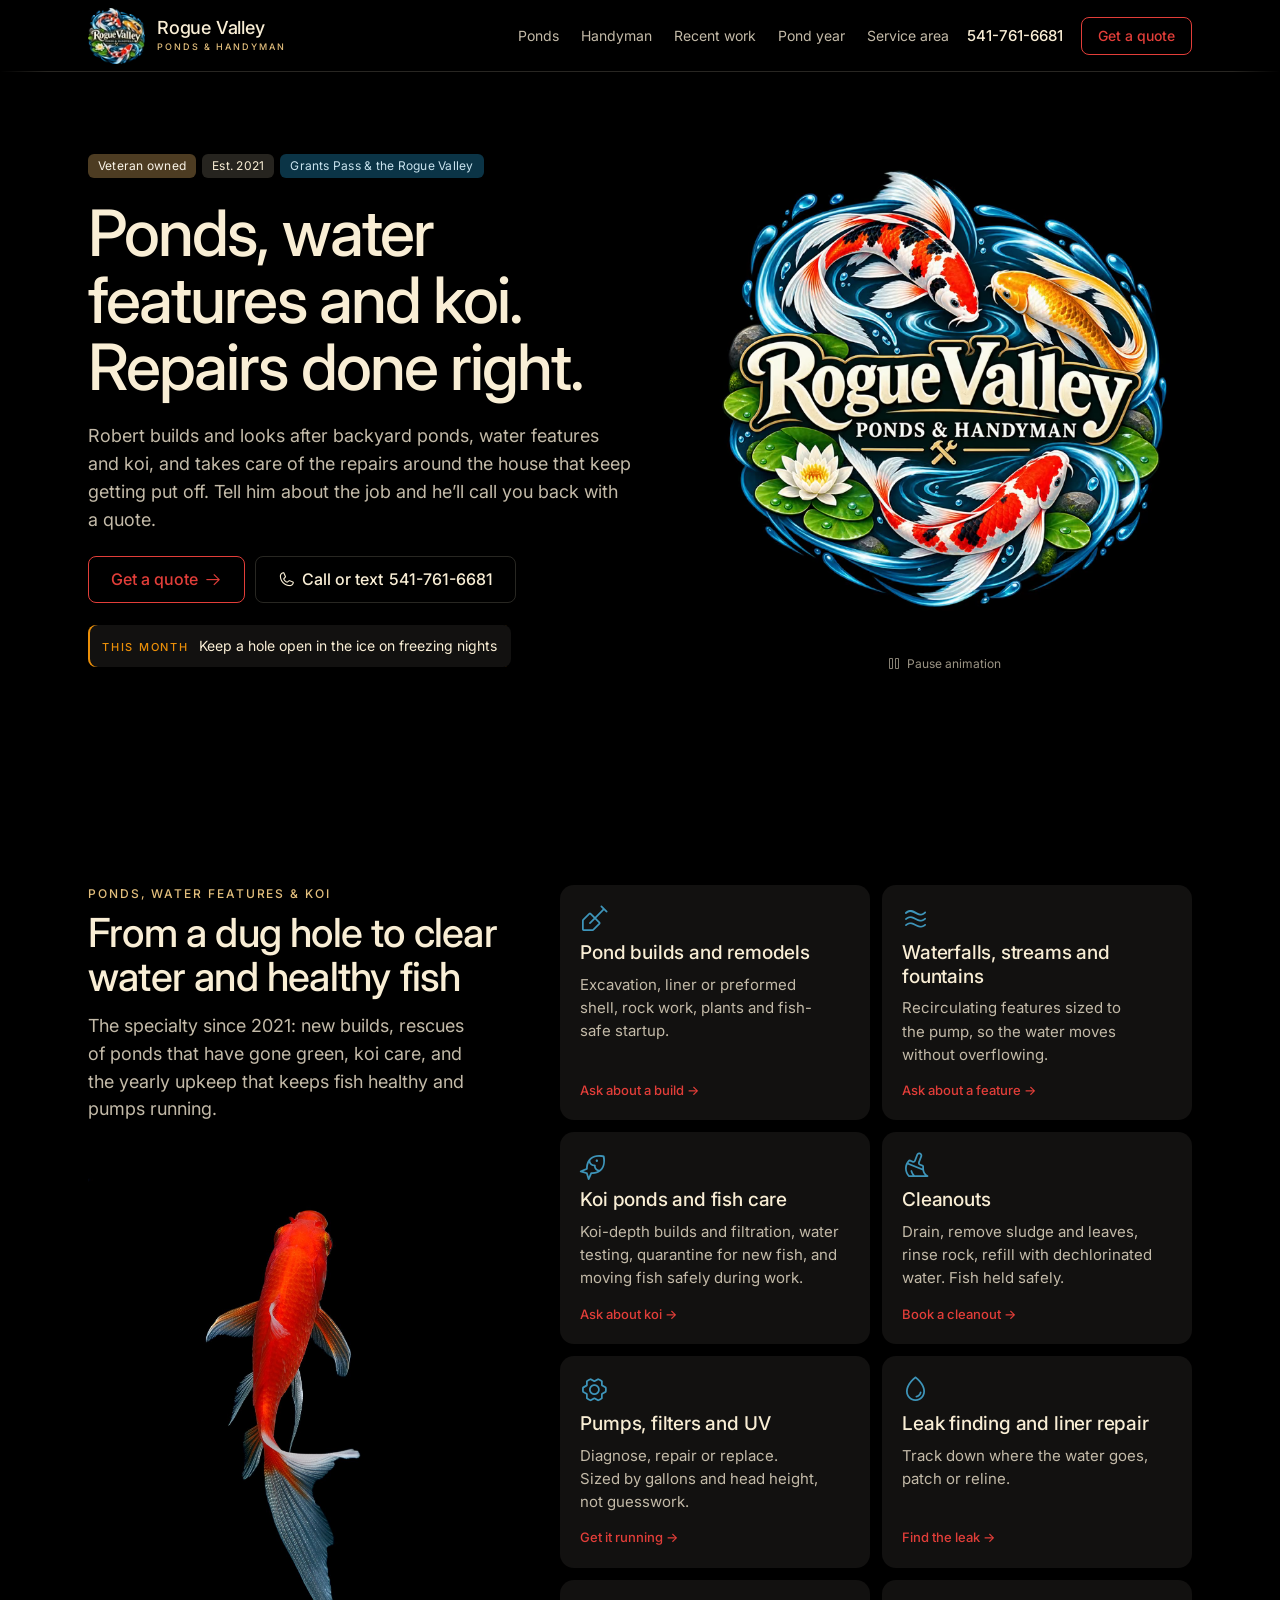
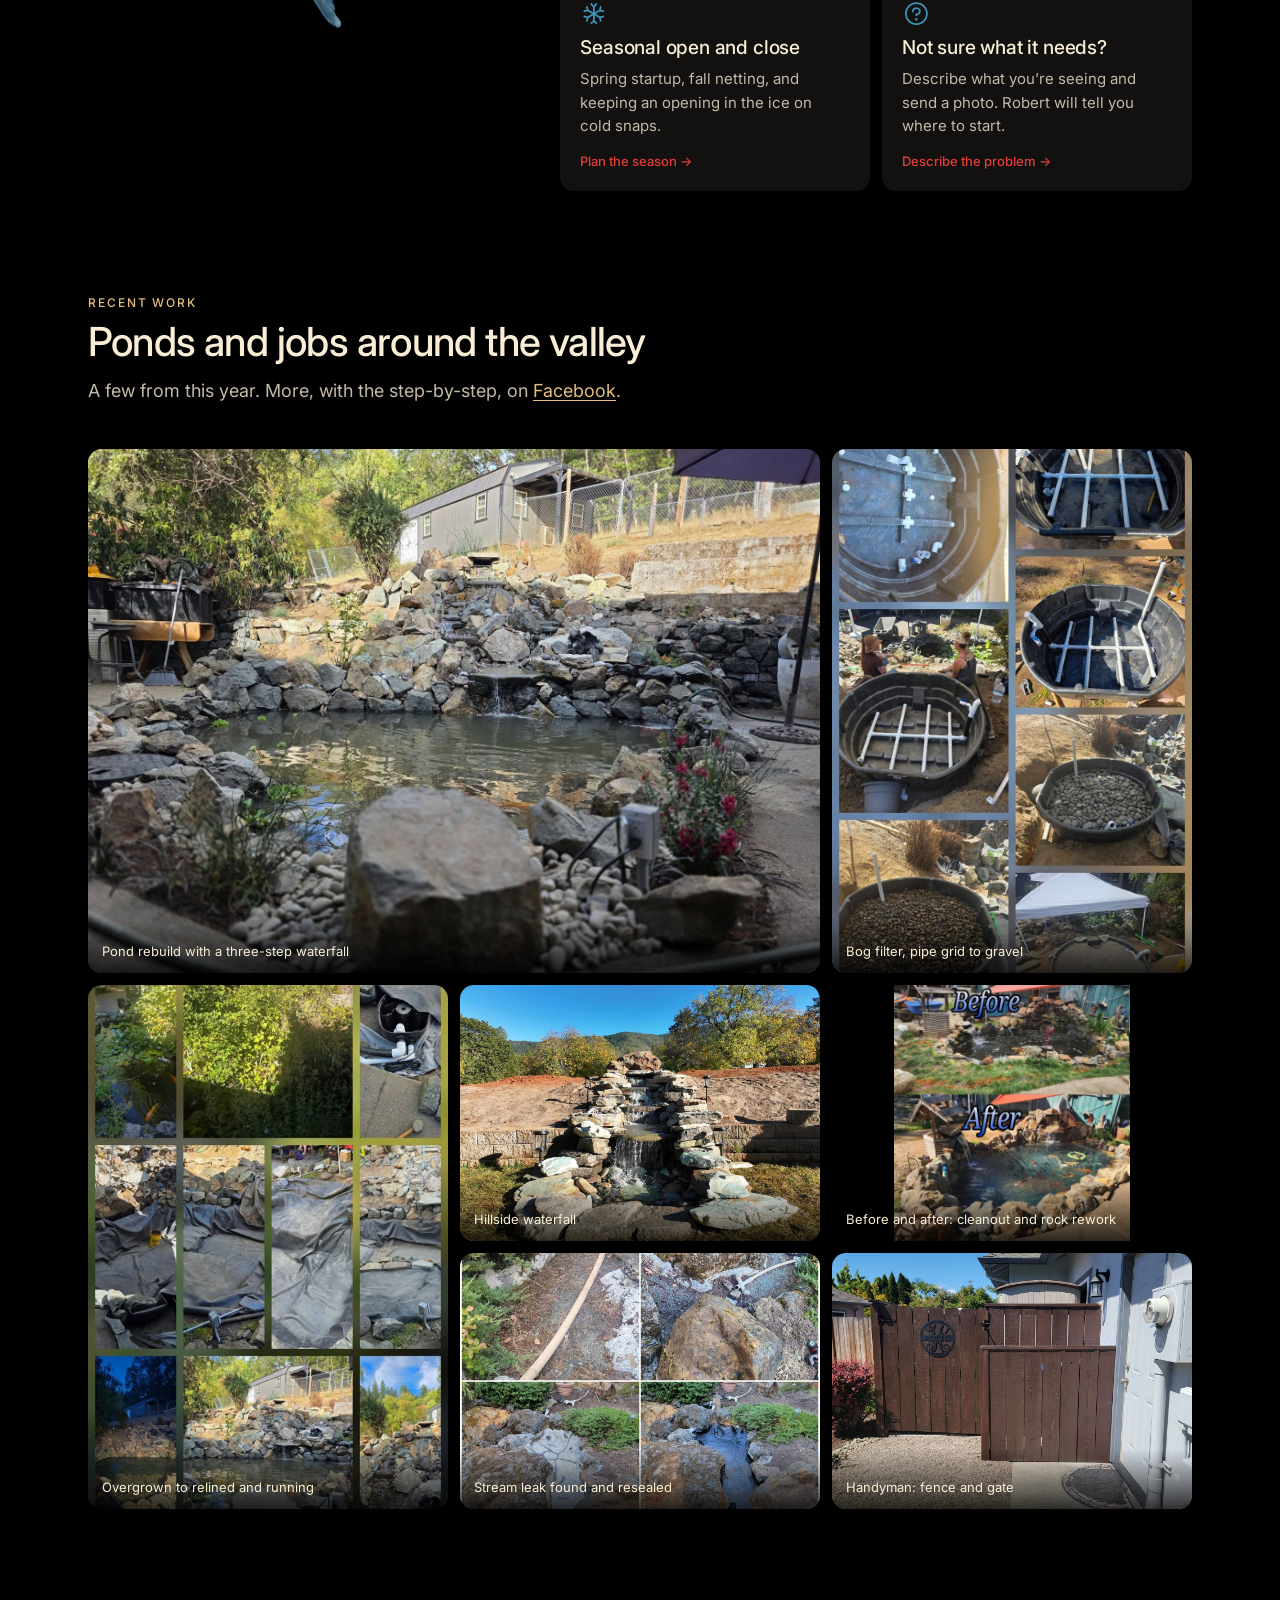
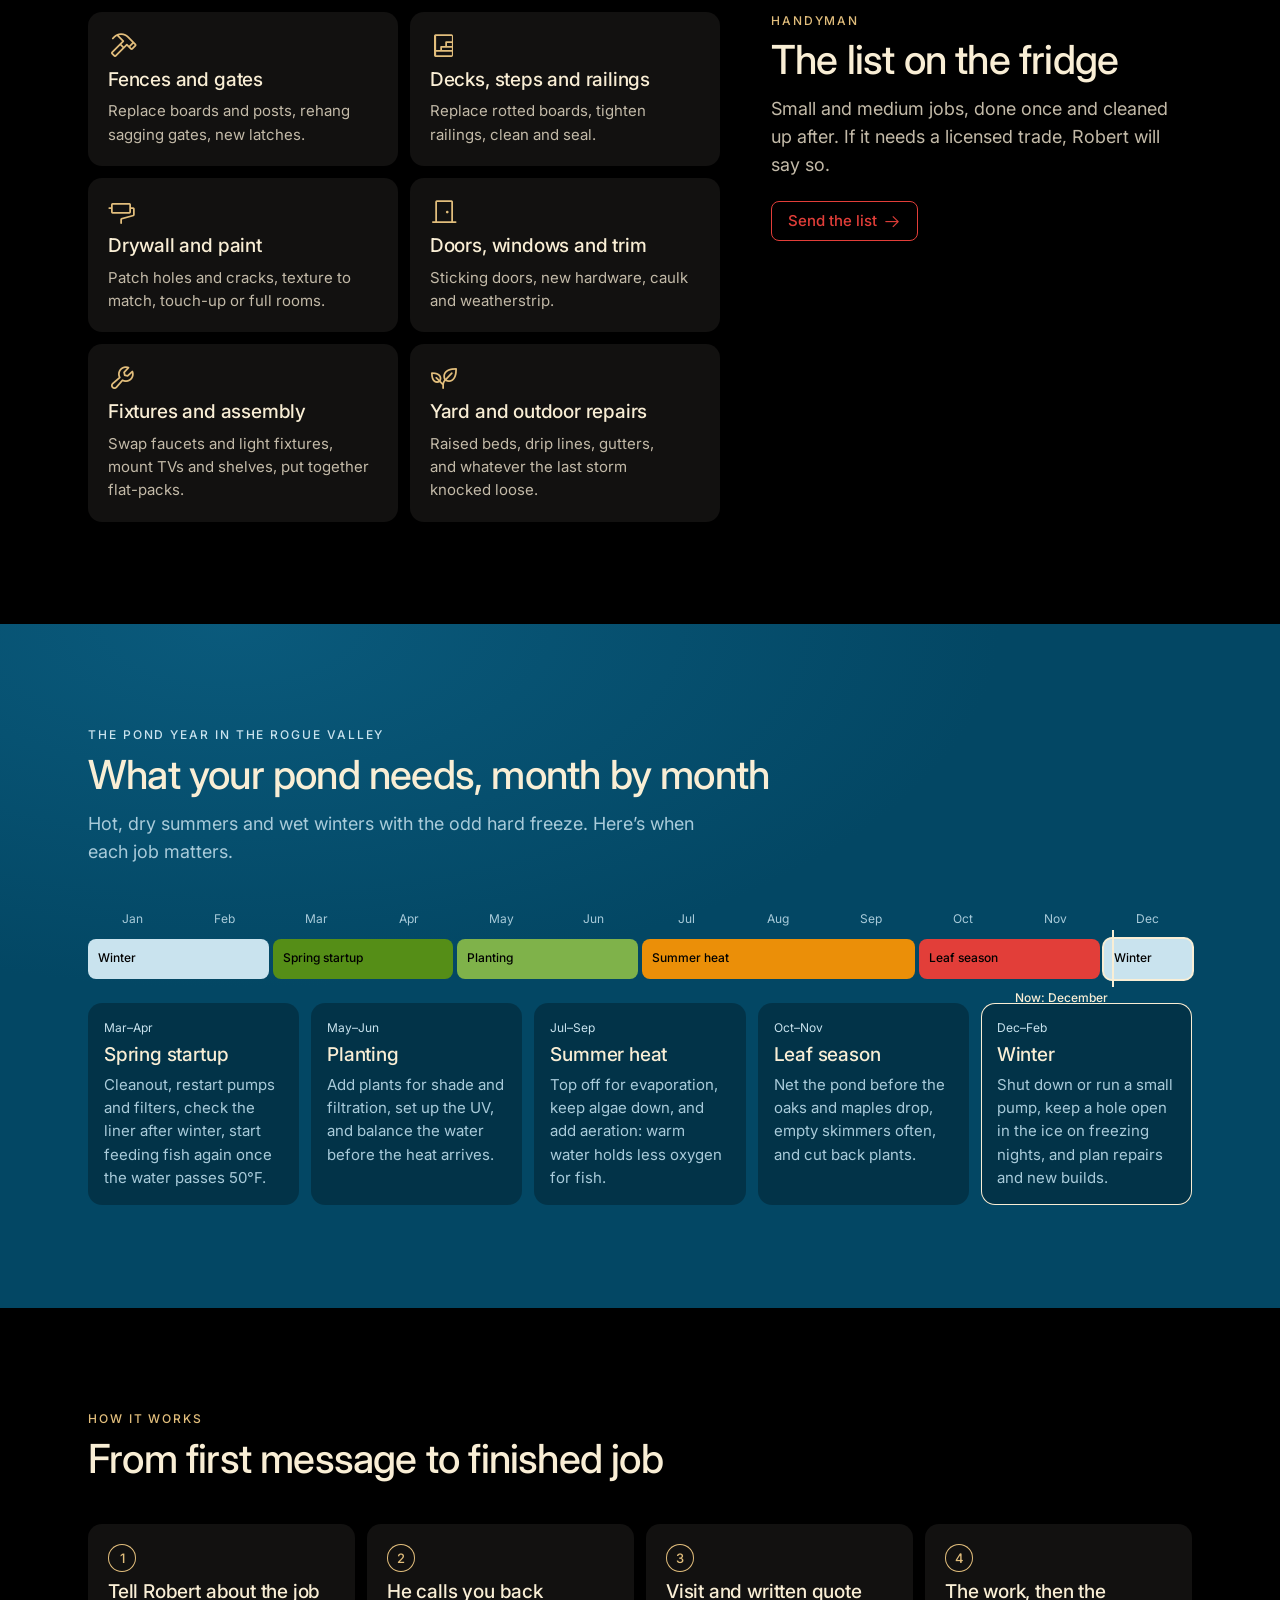
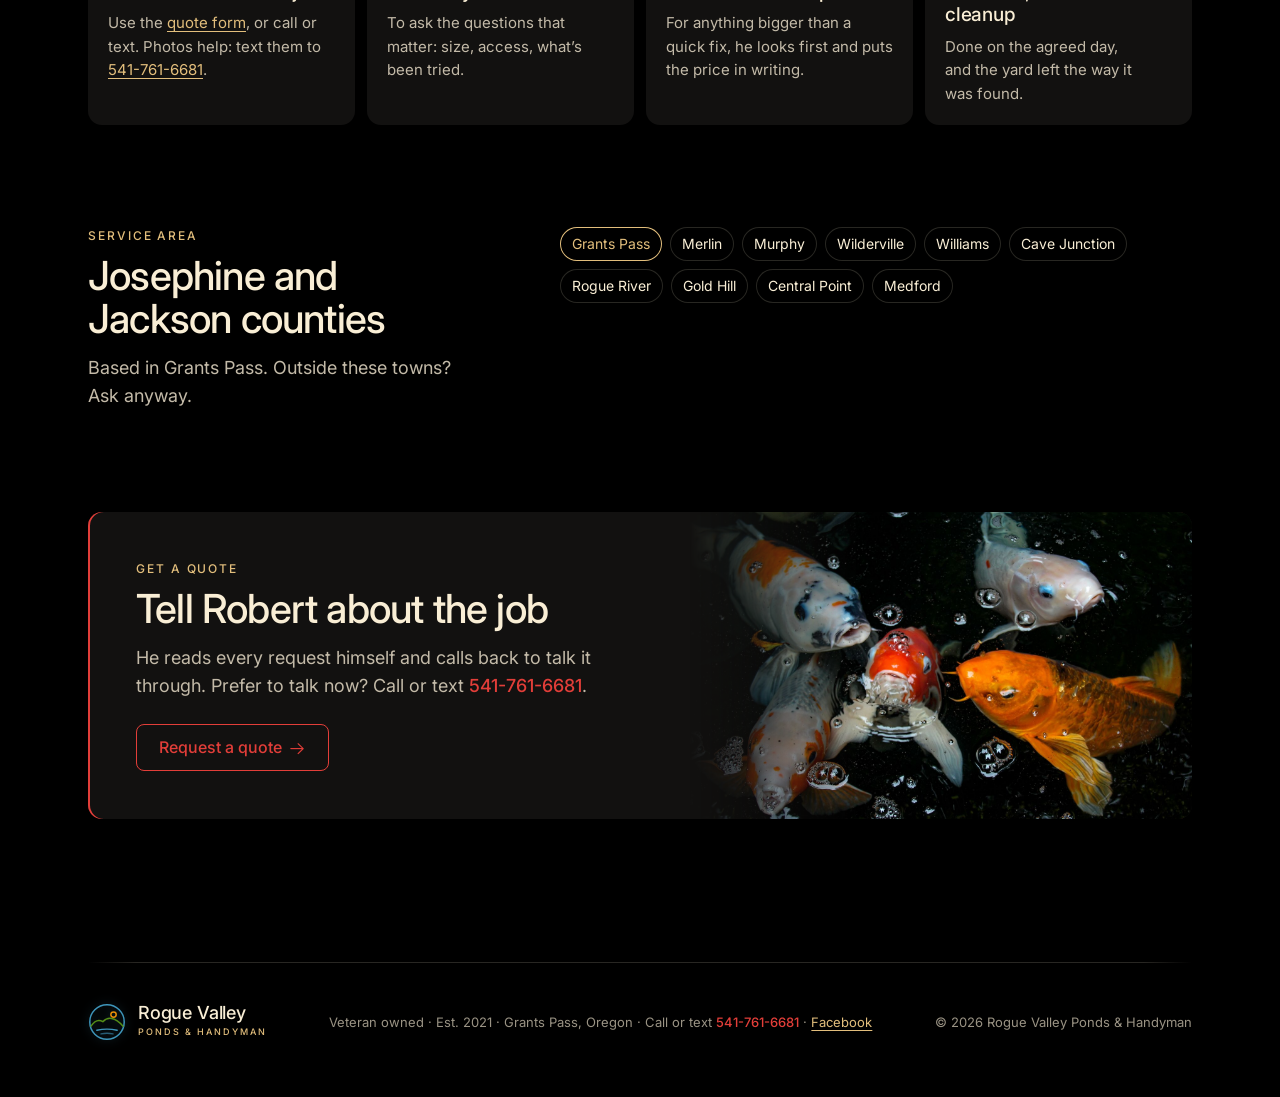
==== commit a05bd8c0: "Show the koi badge in the header instead of the line mark The header on both pages now uses the badg" ====
--- a/site/index.html
+++ b/site/index.html
@@ -23,7 +23,7 @@
 <header class="site-header">
   <nav class="nav" aria-label="Main">
     <a class="brand" href="index.html" aria-label="Rogue Valley Ponds &amp; Handyman, home">
-      <svg class="mark" viewBox="0 0 64 64" aria-hidden="true"><circle class="w" cx="32" cy="32" r="29"/><circle class="s" cx="43" cy="19.5" r="4.5"/><path class="h" d="M5 39 C11 30 18 27 25 31.5 C33 23 45 23 59 39"/><path class="w" d="M15 46 Q32 42 49 46"/><path class="w" d="M22 52 Q32 49.5 42 52" opacity=".6"/></svg>
+      <img class="brand-badge" src="assets/img/rvph-badge-192.webp" srcset="assets/img/rvph-badge-64.webp 1x, assets/img/rvph-badge-128.webp 2x, assets/img/rvph-badge-192.webp 3x" width="65" height="64" alt="">
       <span class="brand-name"><b>Rogue Valley</b><small>Ponds &amp; Handyman</small></span>
     </a>
     <div class="nav-links">
--- a/site/assets/css/site.css
+++ b/site/assets/css/site.css
@@ -50,7 +50,7 @@
   --gutter: clamp(16px, 4vw, 48px);
 }
 
-html { scroll-behavior: smooth; scroll-padding-top: 80px; }
+html { scroll-behavior: smooth; scroll-padding-top: 88px; }
 @media (prefers-reduced-motion: reduce) { html { scroll-behavior: auto; } }
 body { background: #000; color: var(--rv-cream); font-size: 16px; -webkit-font-smoothing: antialiased; }
 a { color: var(--rv-brass); }
@@ -102,10 +102,11 @@
 }
 .site-header::after { content: ""; position: absolute; left: 0; right: 0; bottom: 0; height: 1px;
   background: linear-gradient(90deg, transparent, var(--color-divider) 48px, var(--color-divider) calc(100% - 48px), transparent); }
-.site-header .nav { max-width: var(--wrap); margin: 0 auto; padding: 12px var(--gutter); gap: 18px; }
+.site-header .nav { max-width: var(--wrap); margin: 0 auto; padding: 8px var(--gutter); gap: 18px; }
 .brand { display: flex; align-items: center; gap: 12px; text-decoration: none; color: var(--rv-cream); margin-right: auto; }
 .brand:hover { color: var(--rv-cream); }
 .brand .mark { width: 38px; height: 38px; flex: none; }
+.brand-badge { display: block; width: auto; height: 56px; flex: none; }
 .brand-name { display: flex; flex-direction: column; gap: 3px; }
 .brand-name b { font-weight: 500; font-size: 18px; letter-spacing: -.01em; line-height: 1; white-space: nowrap; }
 .brand-name small { font-weight: 500; font-size: 9px; letter-spacing: .22em; text-transform: uppercase; color: var(--rv-brass); white-space: nowrap; }
@@ -116,6 +117,7 @@
 .nav .btn-primary { color: var(--rv-red); }
 .nav-toggle { display: none; }
 @media (max-width: 960px) { .nav-links, .nav .phone-link { display: none; } }
+@media (max-width: 600px) { .brand-badge { height: 46px; } }
 @media (max-width: 420px) { .brand-name small { display: none; } .nav .btn { padding: 8px 12px; font-size: 14px; } }
 
 /* ── line mark (small-size logo) ──────────────────────── */
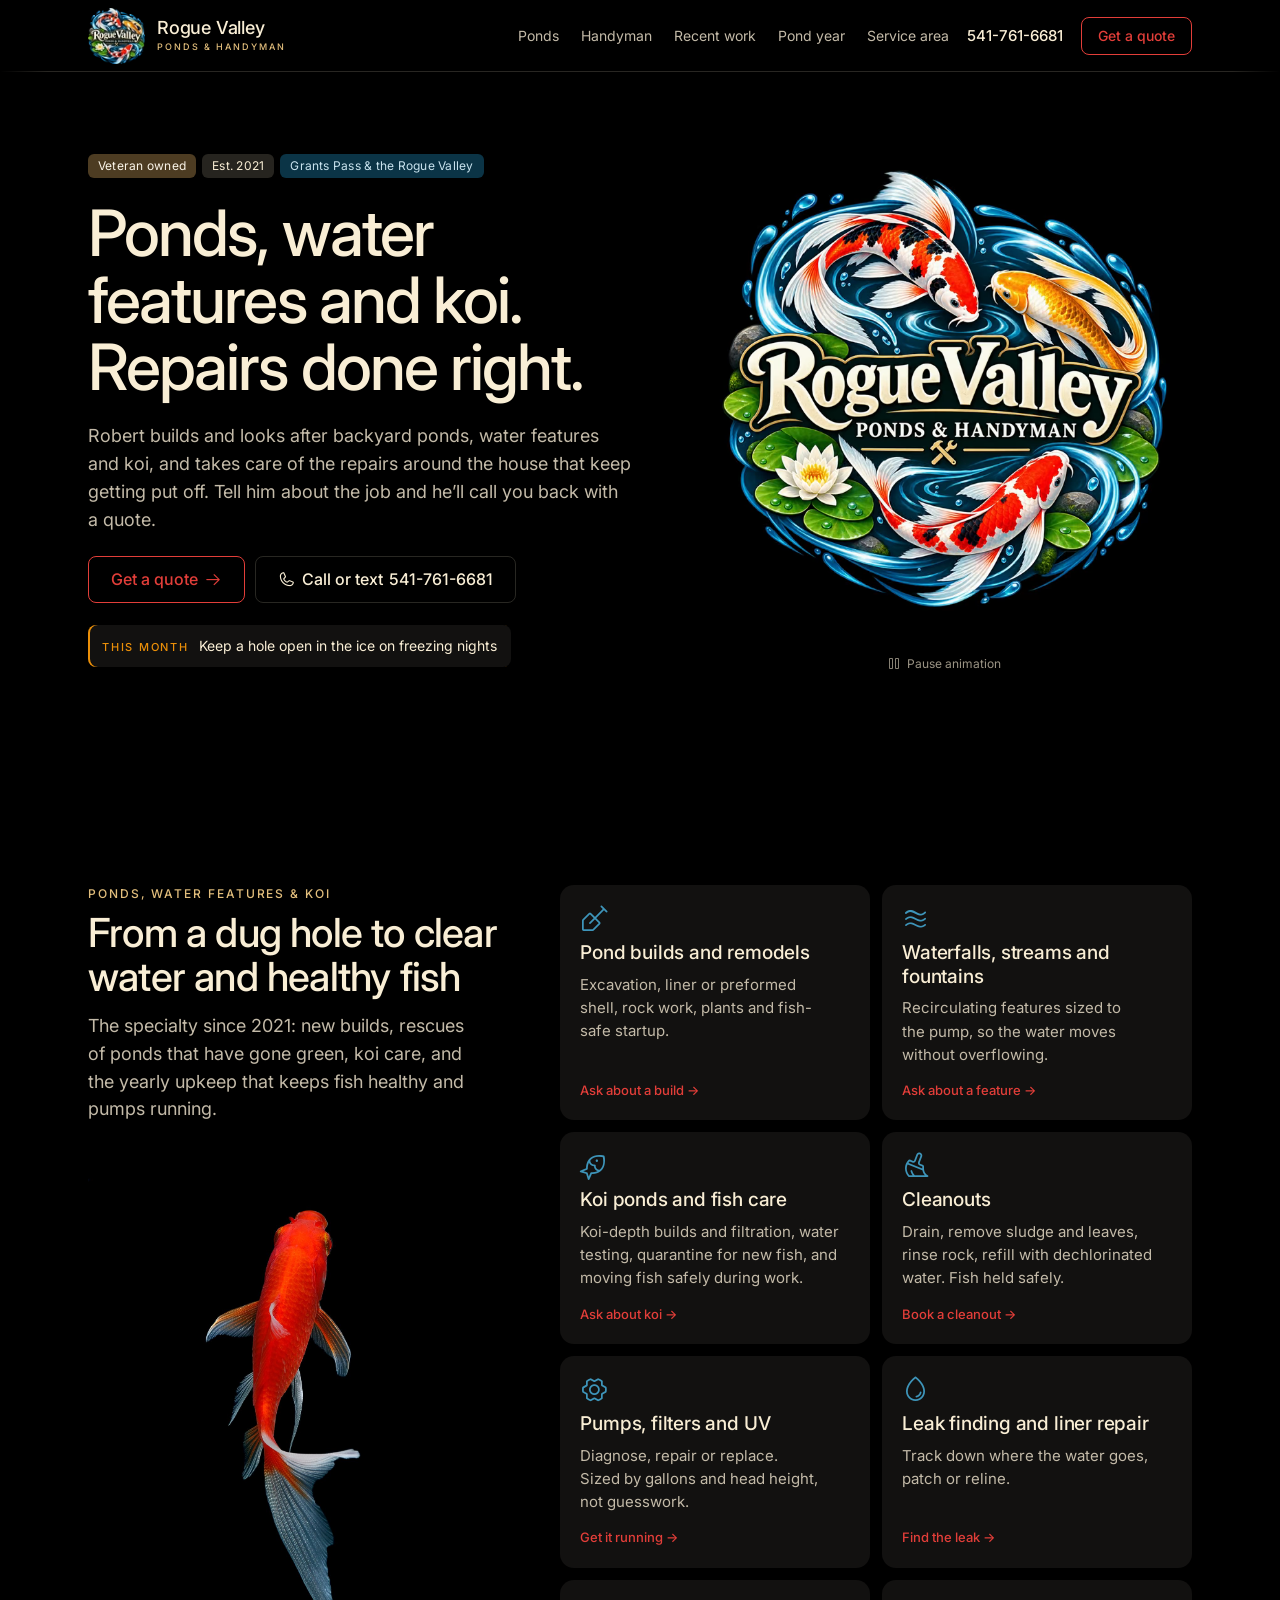
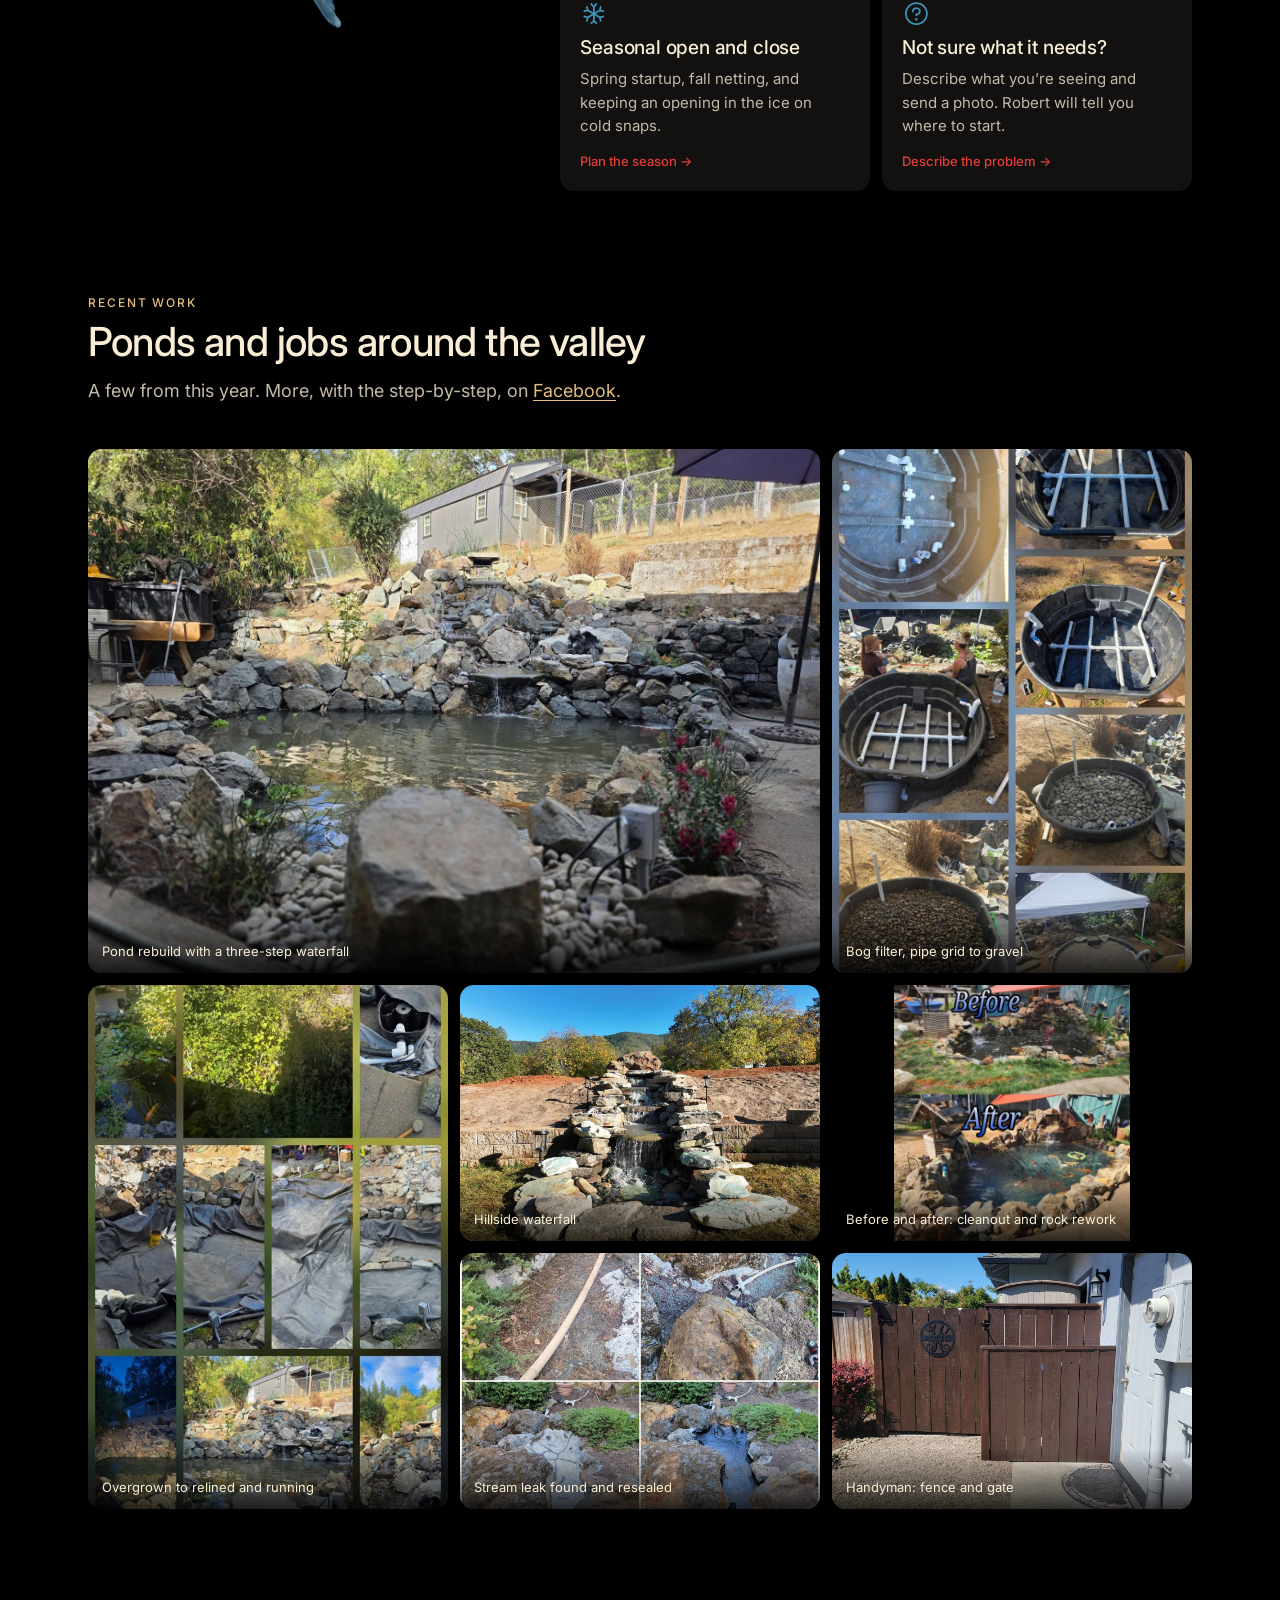
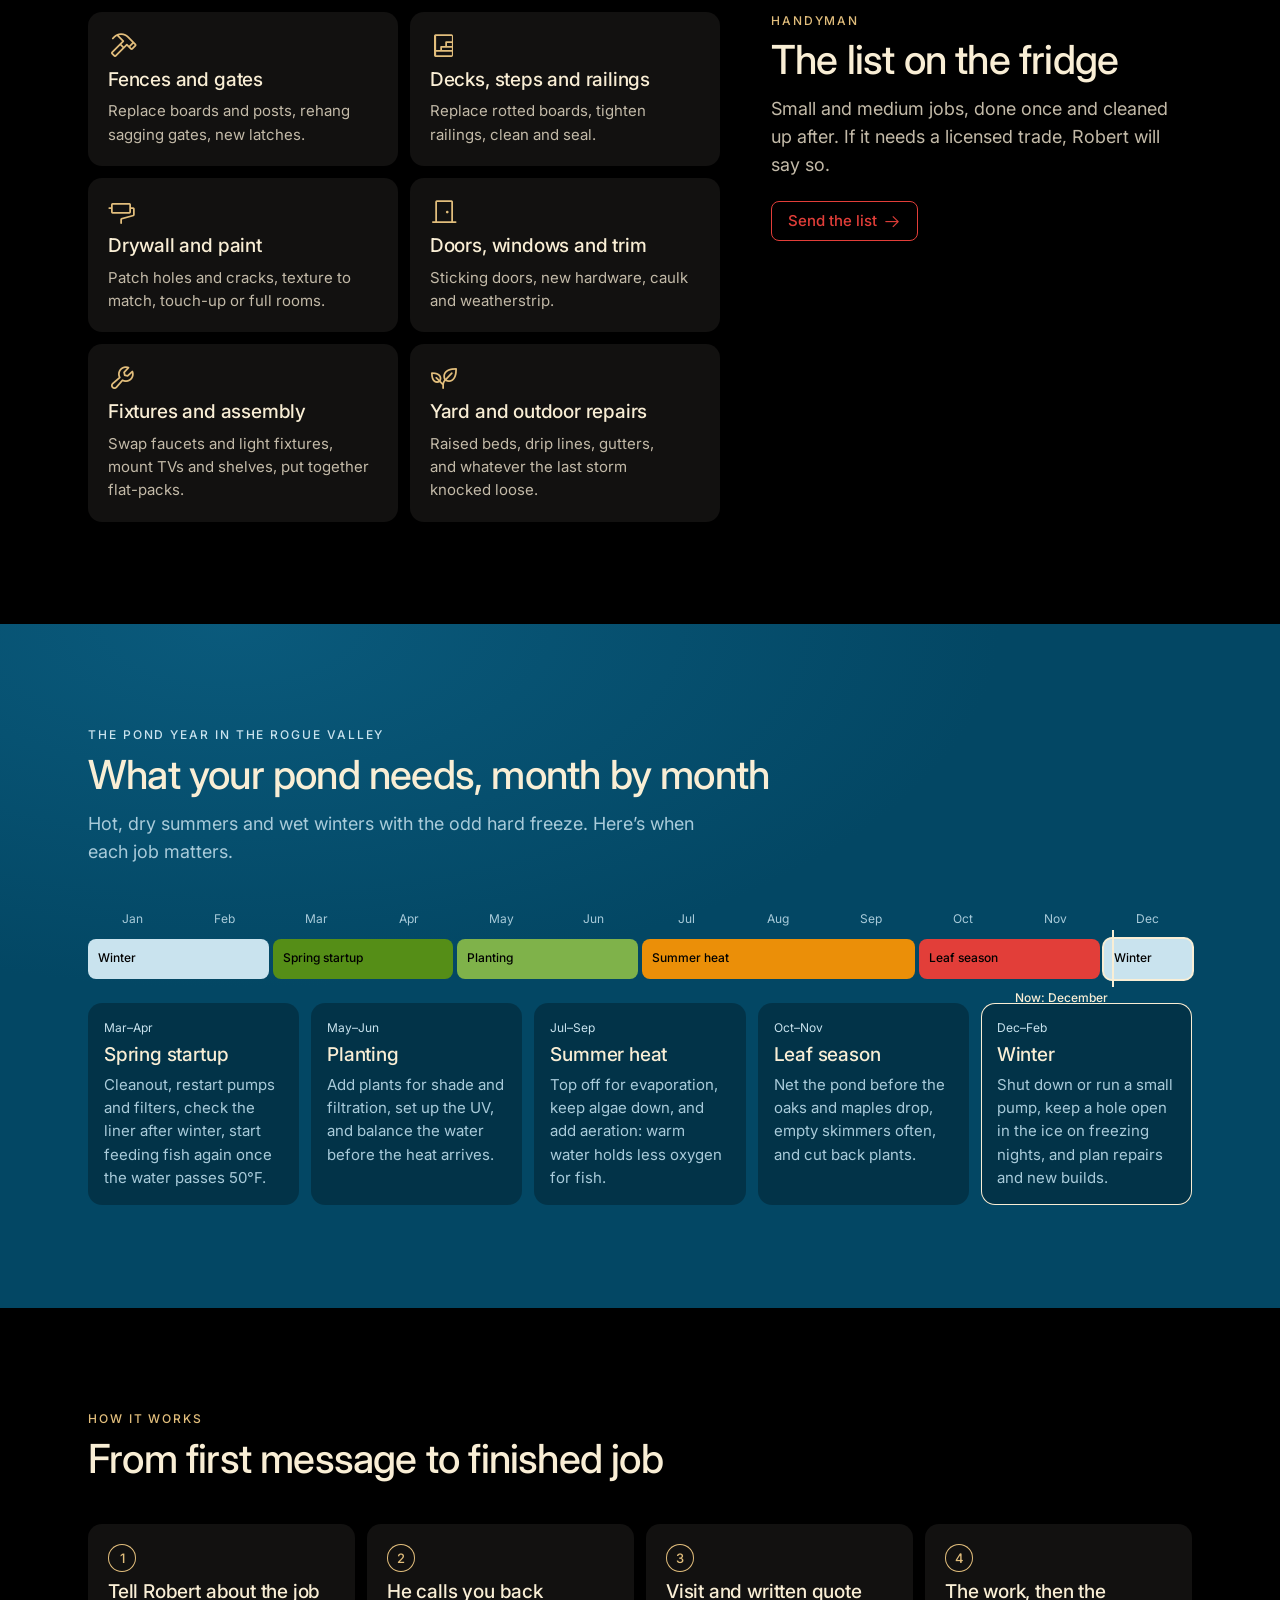
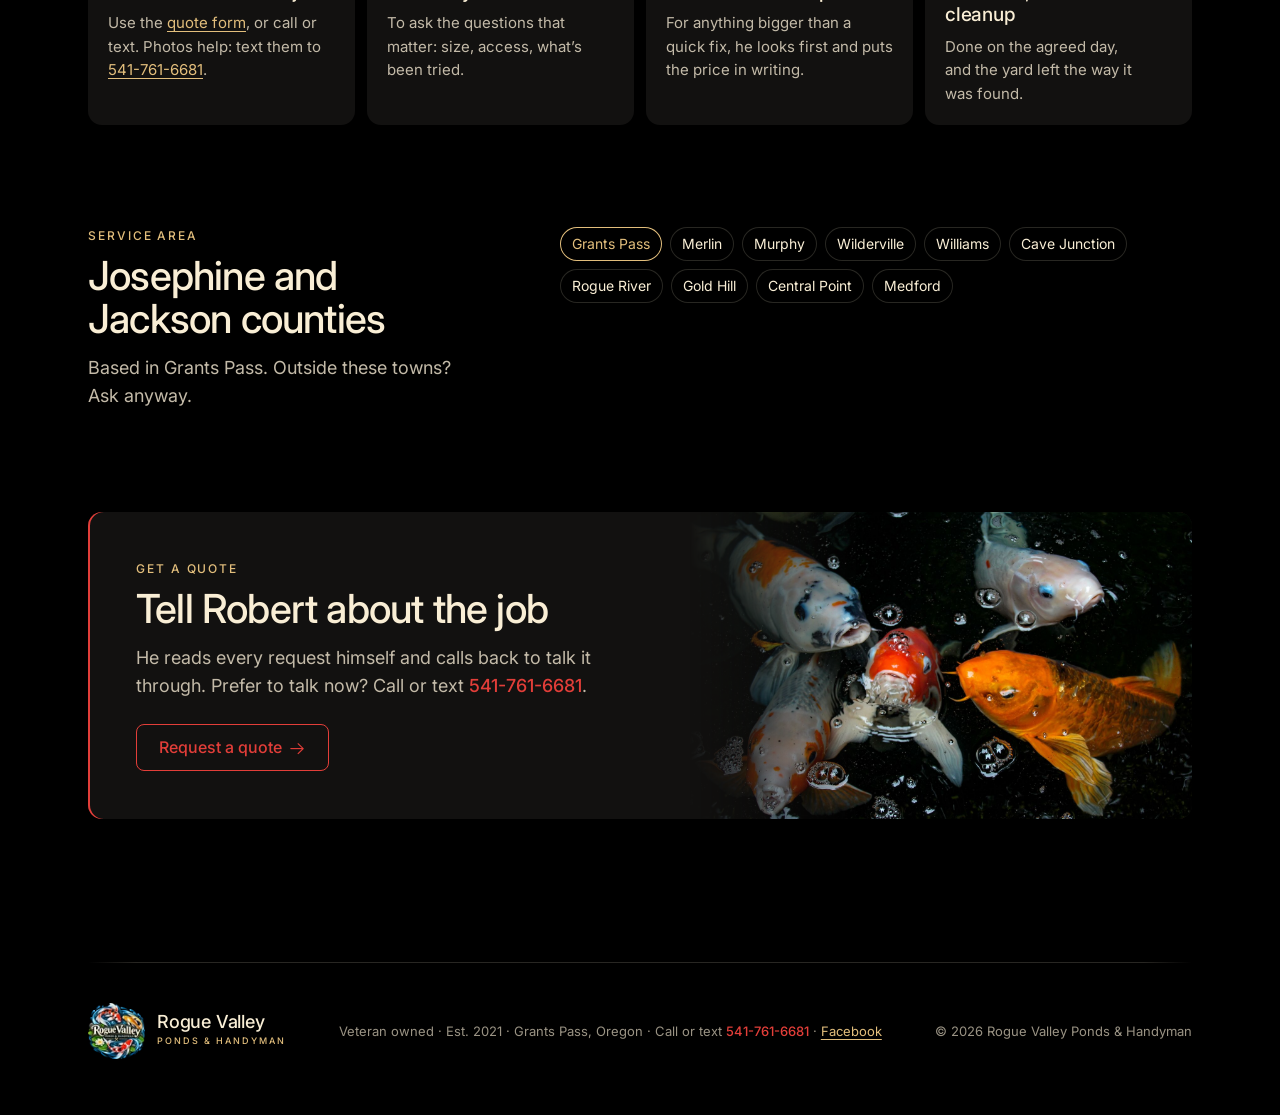
==== commit afc09e71: "Use the koi badge for the footer, tab icon, home-screen icon and link preview Footer brand now match" ====
--- a/site/index.html
+++ b/site/index.html
@@ -8,8 +8,11 @@
 <meta name="theme-color" content="#000000">
 <meta property="og:title" content="Rogue Valley Ponds &amp; Handyman">
 <meta property="og:description" content="Ponds, water features and koi. Repairs done right. Grants Pass and the Rogue Valley.">
-<meta property="og:image" content="assets/img/rvph-logo-640.png">
-<link rel="icon" href="assets/img/favicon.svg" type="image/svg+xml">
+<meta property="og:image" content="assets/img/og-image.jpg">
+<meta property="og:image:width" content="1200">
+<meta property="og:image:height" content="630">
+<link rel="icon" href="assets/img/favicon-48.png" sizes="48x48" type="image/png">
+<link rel="icon" href="assets/img/favicon-32.png" sizes="32x32" type="image/png">
 <link rel="apple-touch-icon" href="assets/img/apple-touch-icon.png">
 <link rel="preconnect" href="https://fonts.googleapis.com">
 <link rel="preconnect" href="https://fonts.gstatic.com" crossorigin>
@@ -236,8 +239,8 @@
 <footer class="site-footer">
   <div class="wrap" style="display:block"><div class="rule"></div></div>
   <div class="wrap">
-    <a class="brand" href="index.html" style="margin-right:0">
-      <svg class="mark" viewBox="0 0 64 64" aria-hidden="true"><circle class="w" cx="32" cy="32" r="29"/><circle class="s" cx="43" cy="19.5" r="4.5"/><path class="h" d="M5 39 C11 30 18 27 25 31.5 C33 23 45 23 59 39"/><path class="w" d="M15 46 Q32 42 49 46"/><path class="w" d="M22 52 Q32 49.5 42 52" opacity=".6"/></svg>
+    <a class="brand" href="index.html" style="margin-right:0" aria-label="Rogue Valley Ponds &amp; Handyman, home">
+      <img class="brand-badge" src="assets/img/rvph-badge-192.webp" srcset="assets/img/rvph-badge-64.webp 1x, assets/img/rvph-badge-128.webp 2x, assets/img/rvph-badge-192.webp 3x" width="65" height="64" alt="" loading="lazy">
       <span class="brand-name"><b>Rogue Valley</b><small>Ponds &amp; Handyman</small></span>
     </a>
     <p class="small" style="margin:0"><span>Veteran owned</span><span>Est. 2021</span><span>Grants Pass, Oregon</span><span>Call or text <a class="phone-link js-phone-link" href="tel:5417616681"><span class="js-phone">541-761-6681</span></a></span><span><a href="https://www.facebook.com/profile.php?id=61560373865806" rel="noopener">Facebook</a></span></p>
--- a/site/assets/css/site.css
+++ b/site/assets/css/site.css
@@ -105,7 +105,6 @@
 .site-header .nav { max-width: var(--wrap); margin: 0 auto; padding: 8px var(--gutter); gap: 18px; }
 .brand { display: flex; align-items: center; gap: 12px; text-decoration: none; color: var(--rv-cream); margin-right: auto; }
 .brand:hover { color: var(--rv-cream); }
-.brand .mark { width: 38px; height: 38px; flex: none; }
 .brand-badge { display: block; width: auto; height: 56px; flex: none; }
 .brand-name { display: flex; flex-direction: column; gap: 3px; }
 .brand-name b { font-weight: 500; font-size: 18px; letter-spacing: -.01em; line-height: 1; white-space: nowrap; }
@@ -119,12 +118,6 @@
 @media (max-width: 960px) { .nav-links, .nav .phone-link { display: none; } }
 @media (max-width: 600px) { .brand-badge { height: 46px; } }
 @media (max-width: 420px) { .brand-name small { display: none; } .nav .btn { padding: 8px 12px; font-size: 14px; } }
-
-/* ── line mark (small-size logo) ──────────────────────── */
-.mark { display: block; overflow: visible; filter: drop-shadow(0 0 5px rgba(62, 149, 186, .35)); }
-.mark .w { fill: none; stroke: var(--rv-ripple); stroke-width: 2.5; stroke-linecap: round; stroke-linejoin: round; }
-.mark .s { fill: none; stroke: var(--rv-gold); stroke-width: 2.5; }
-.mark .h { fill: none; stroke: var(--rv-lily); stroke-width: 2.5; stroke-linecap: round; stroke-linejoin: round; }
 
 /* ── sections ─────────────────────────────────────────── */
 .section { padding-block: clamp(56px, 8vw, 104px); }
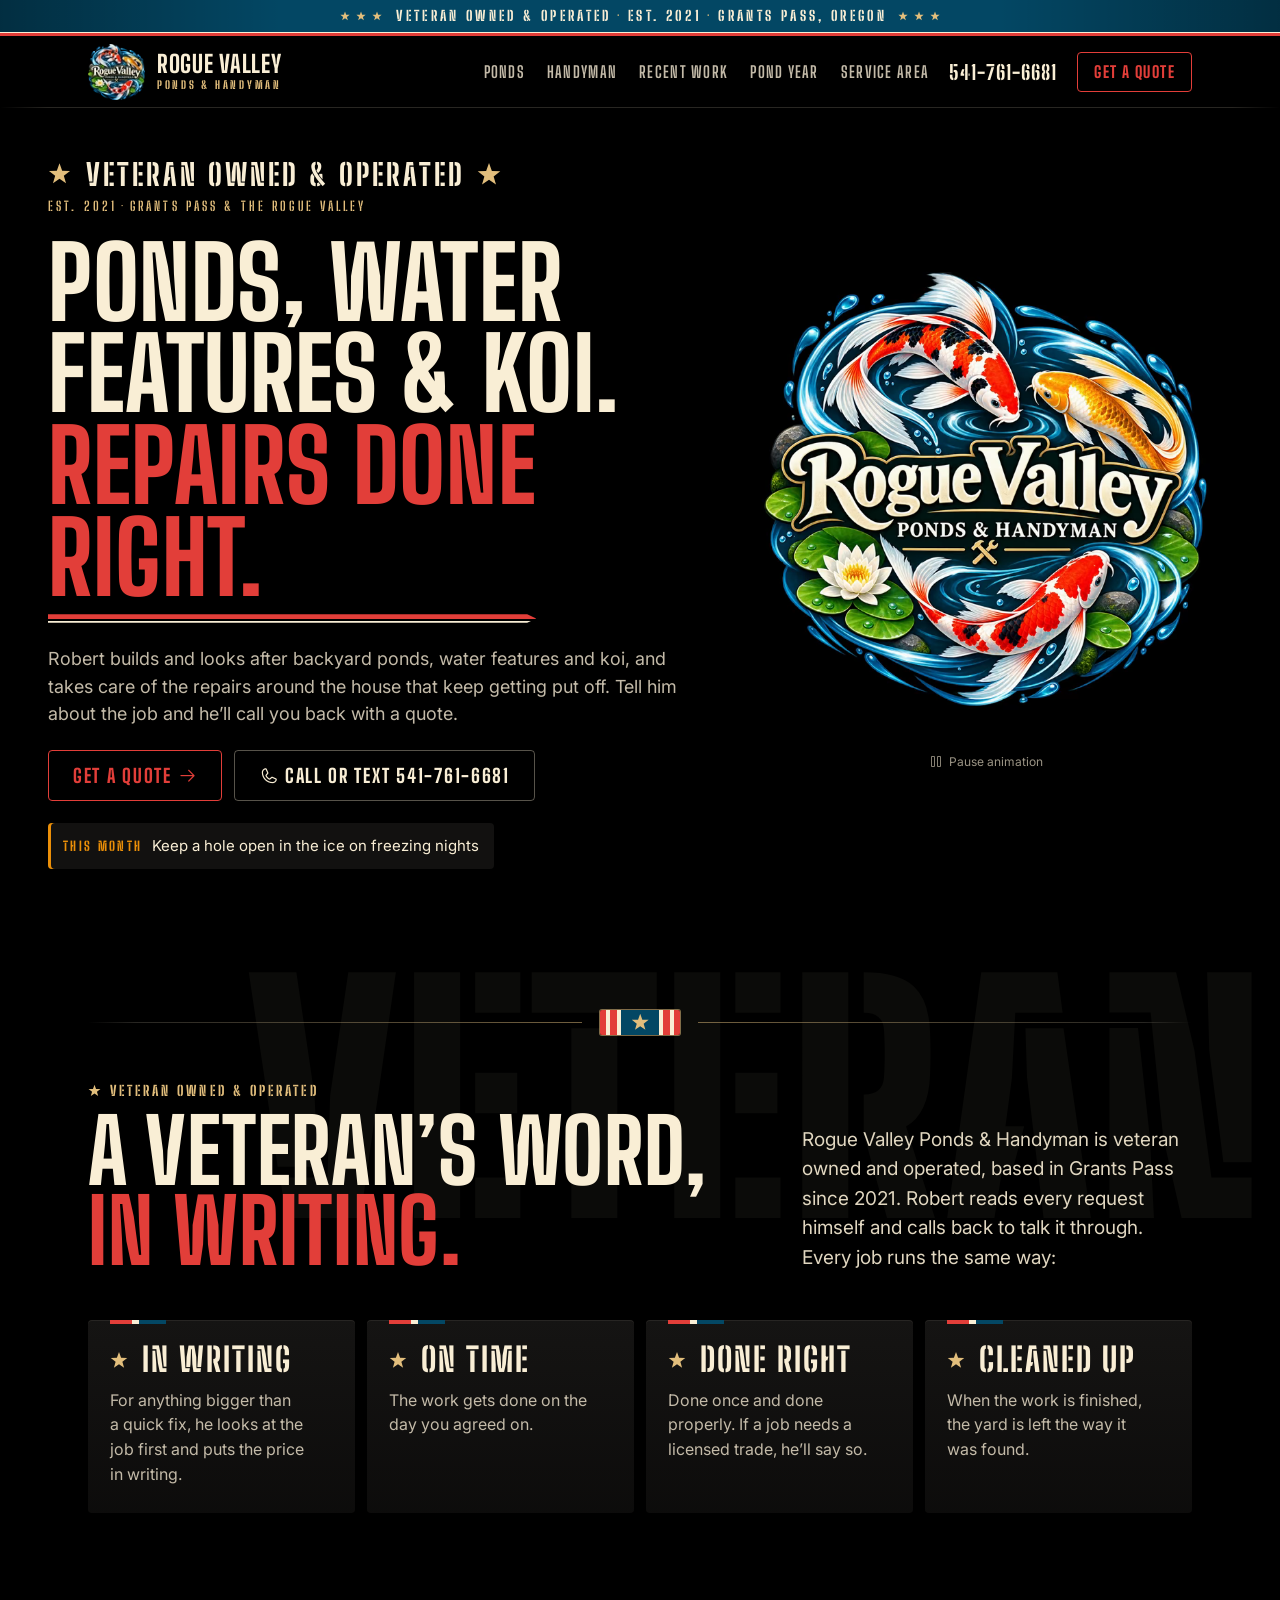
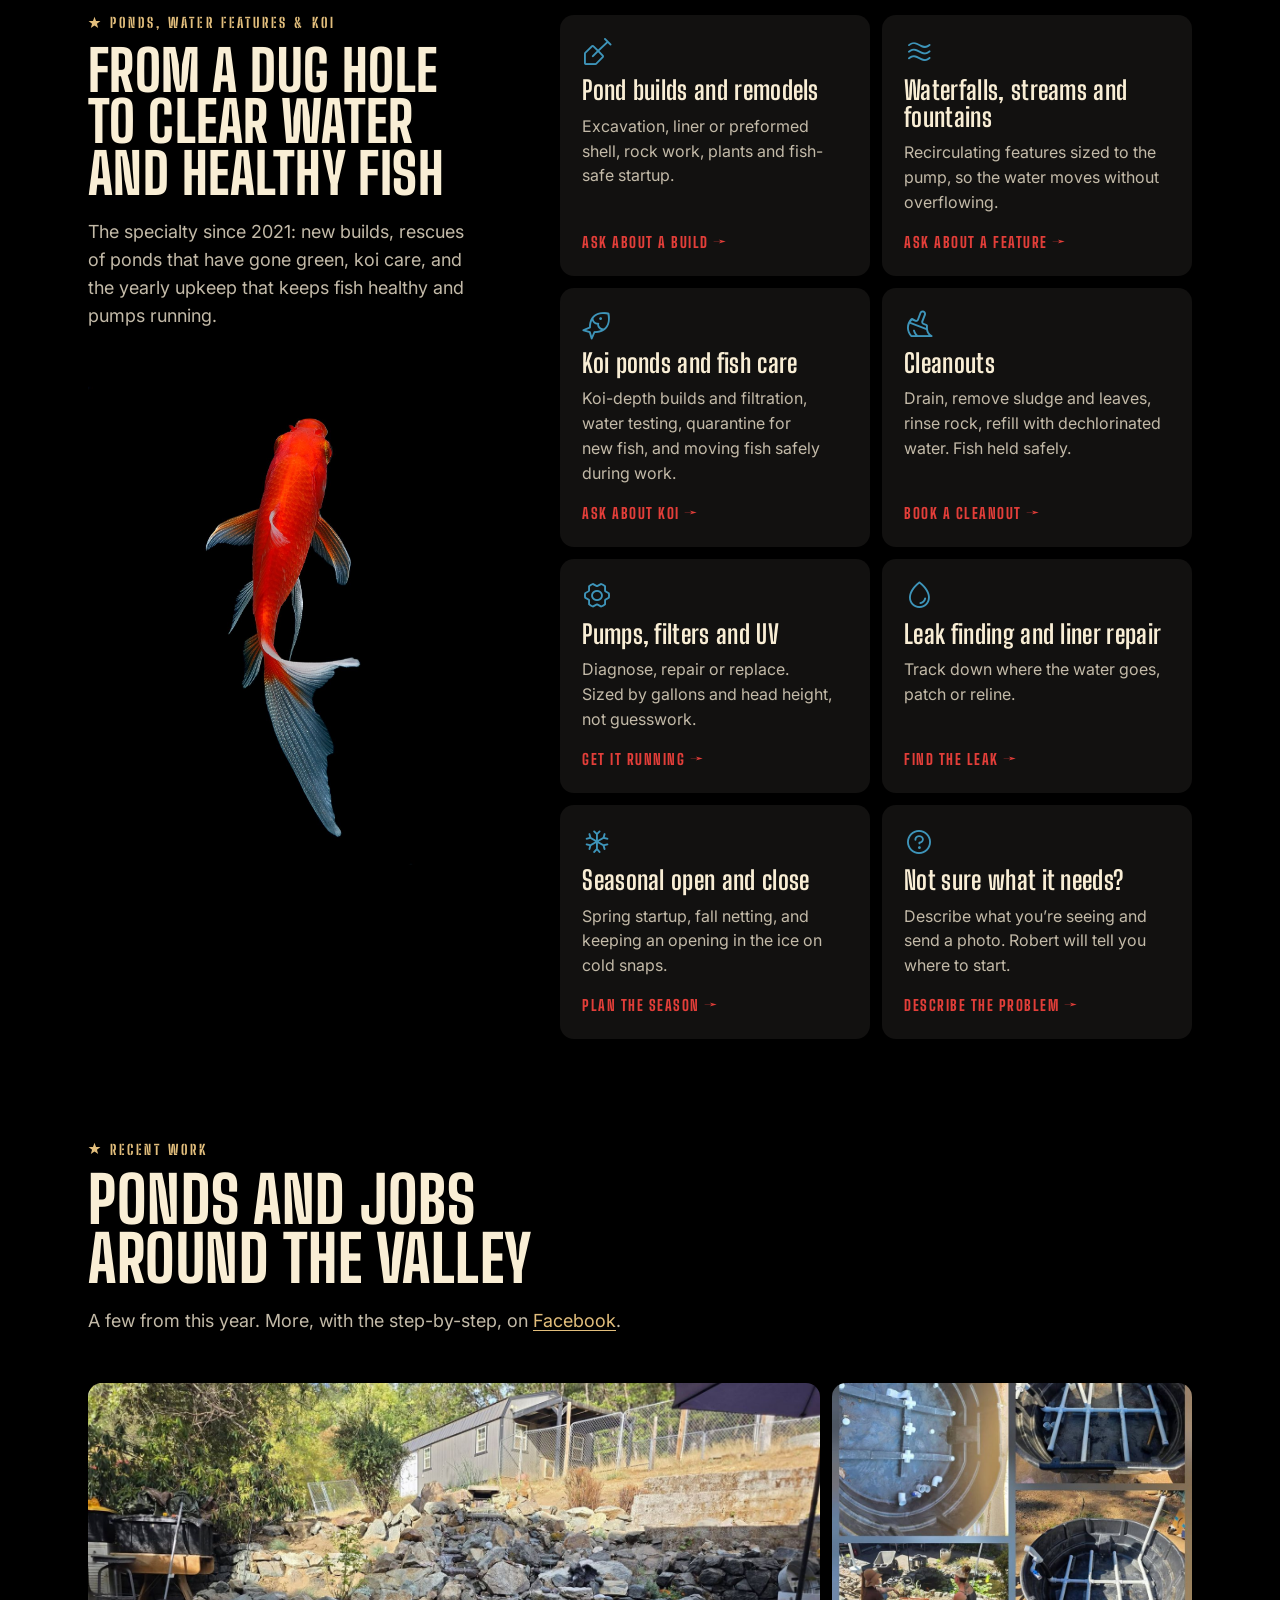
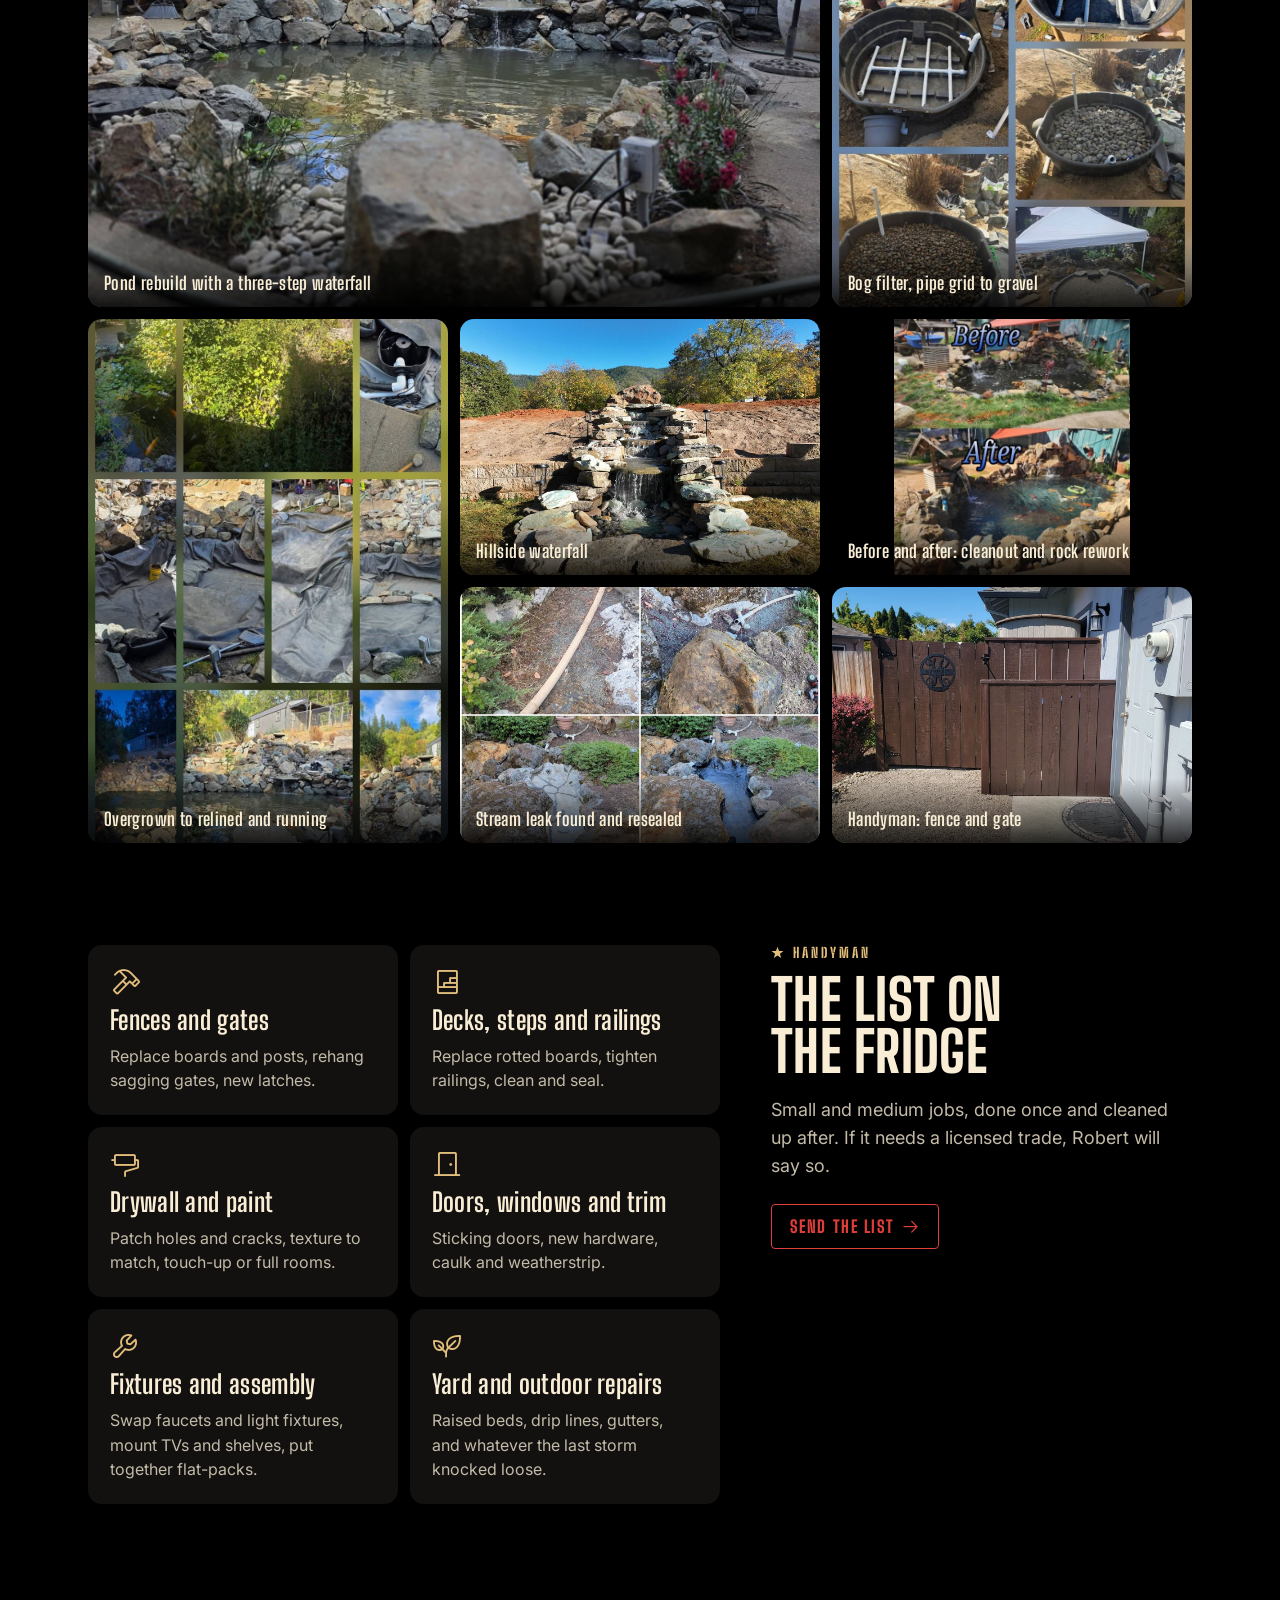
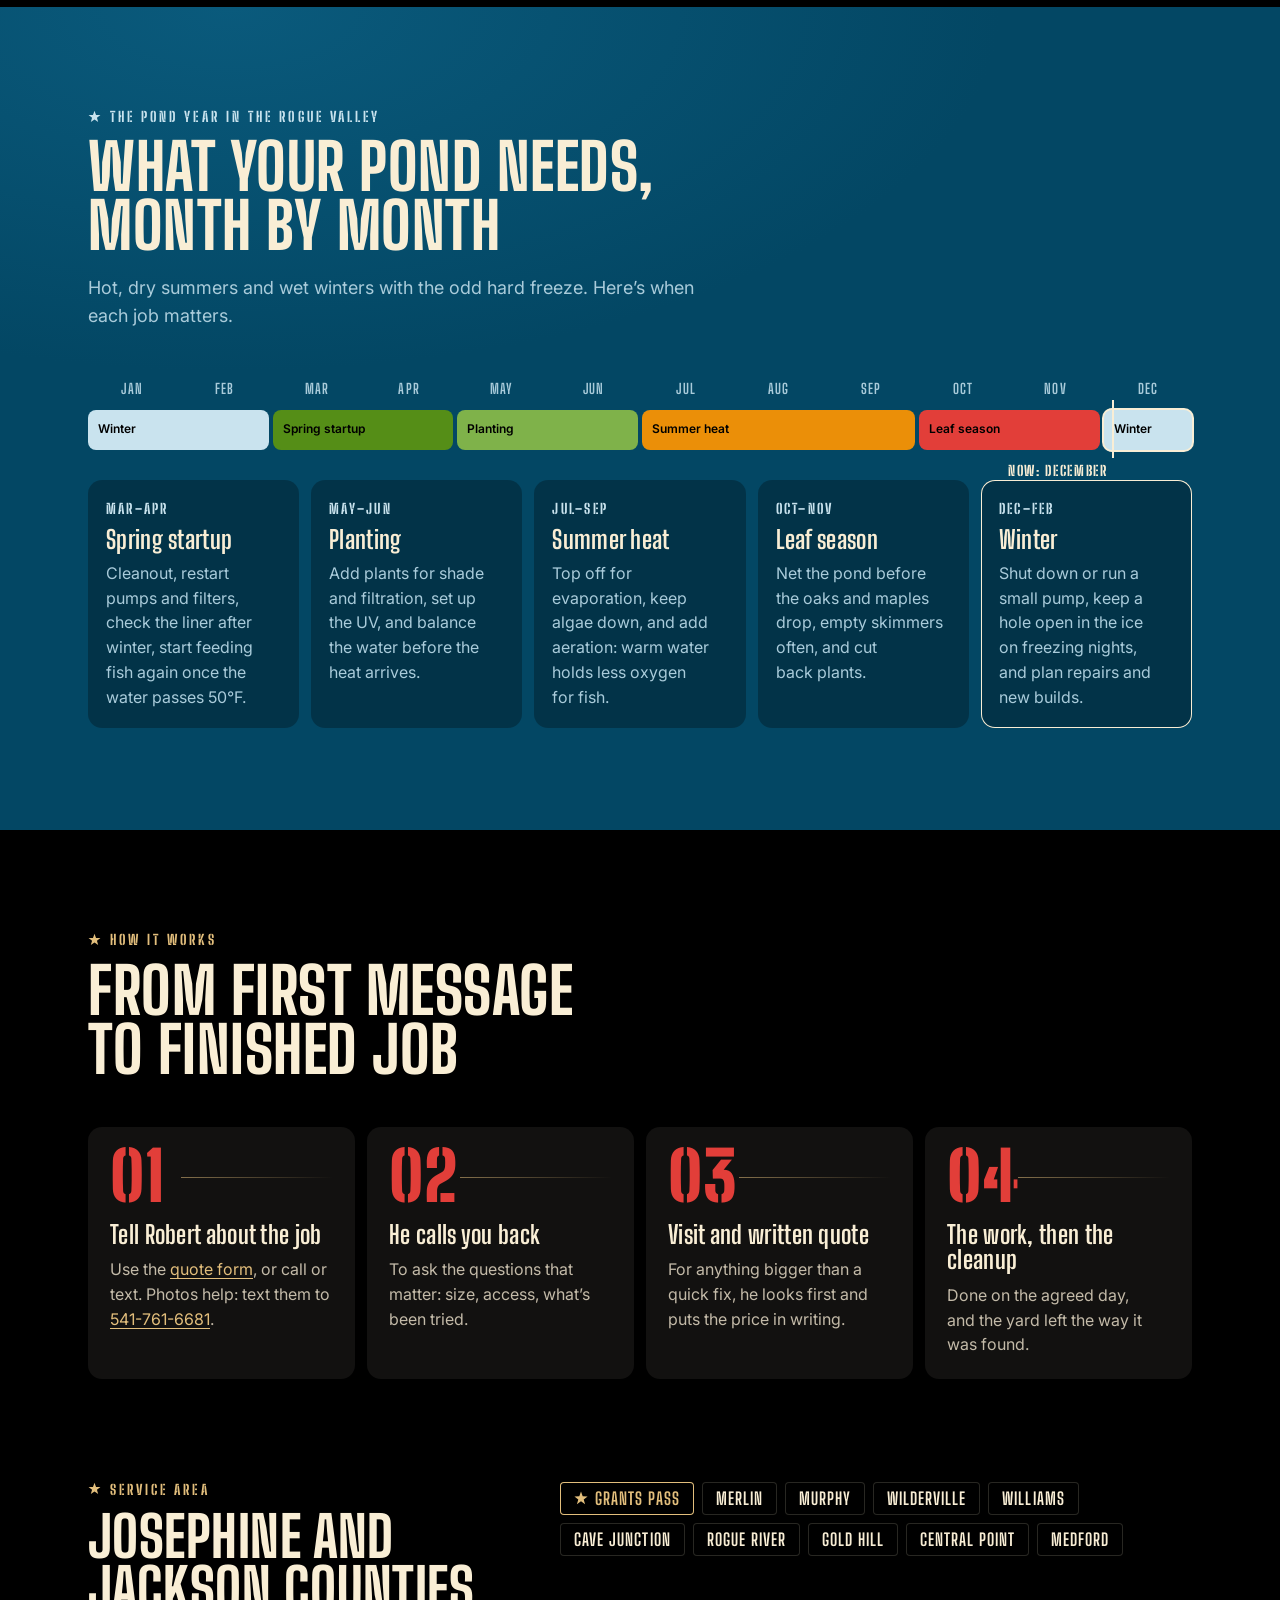
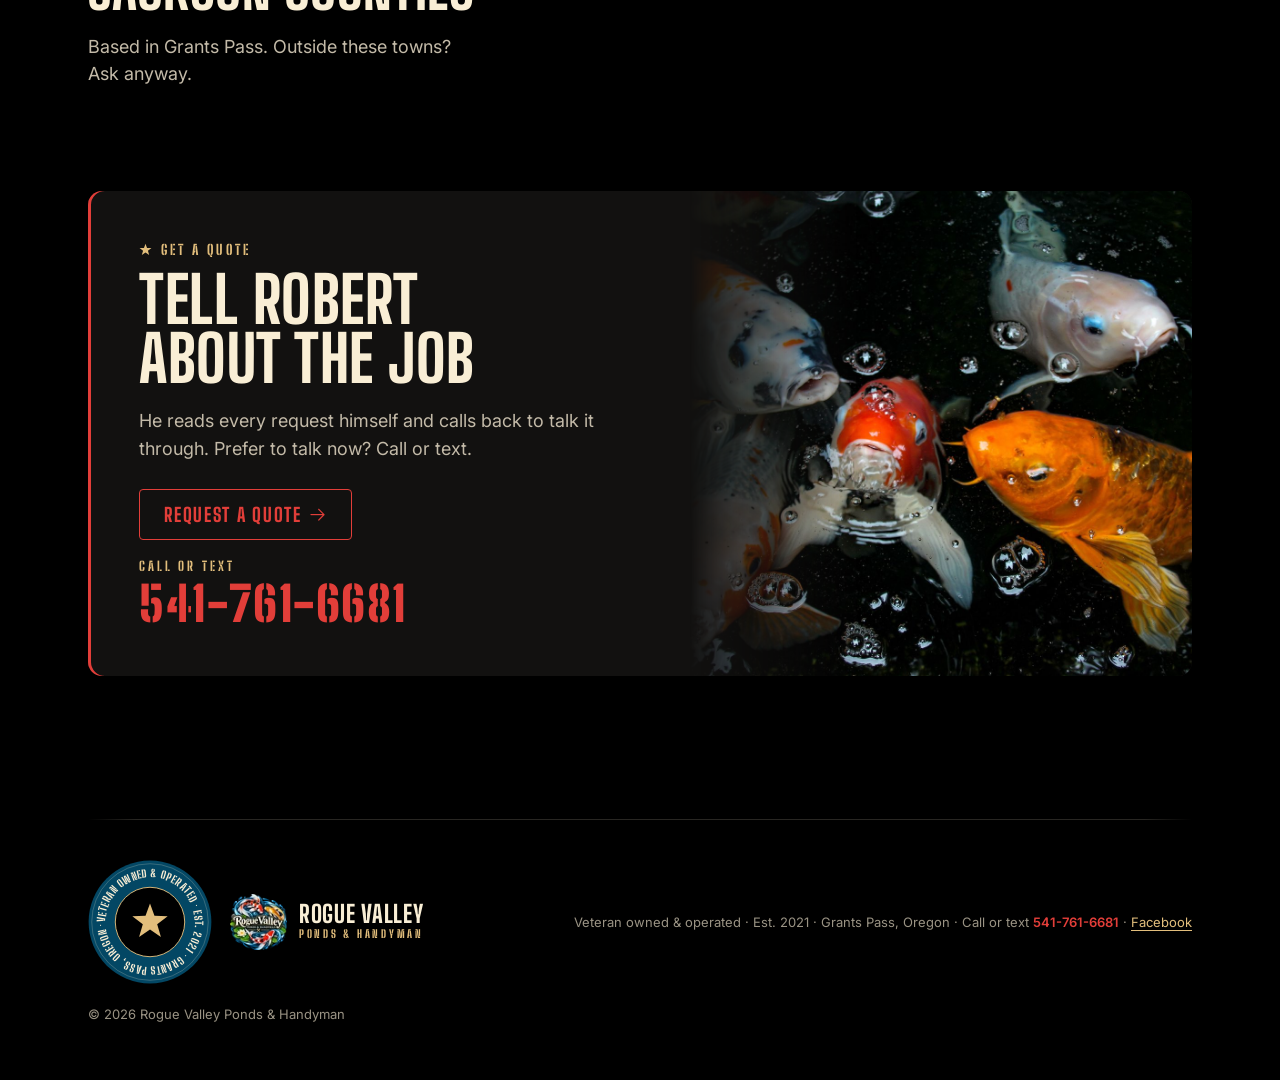
==== commit 6463955d: "WIP: veteran theme typography and splash intro (integration in progress) Checkpoint while the splash" ====
--- a/site/index.html
+++ b/site/index.html
@@ -3,6 +3,27 @@
 <head>
 <meta charset="utf-8">
 <meta name="viewport" content="width=device-width, initial-scale=1">
+<script>
+  /* Intro contract: "js" now; "splash-pending" when the intro will run (motion OK and not yet
+     seen this session, or ?intro forces it), which preloads its badge. If splash.js never
+     arrives, a failsafe drops the black cover and starts the hero after 4.5s. */
+  (function (d, w) {
+    var h = d.documentElement, seen = null;
+    h.classList.add("js");
+    try { seen = w.sessionStorage.getItem("rvp-intro-seen"); } catch (e) {}
+    try {
+      if (w.matchMedia("(prefers-reduced-motion: reduce)").matches) return;
+      if (seen && !/[?&]intro(?:[=&]|$)/.test(w.location.search)) return;
+      h.classList.add("splash-pending");
+      w.rvpSplashFailsafe = setTimeout(function () { h.classList.remove("splash-pending"); h.classList.add("is-ready"); }, 4500);
+      var px = Math.min((h.clientWidth || w.innerWidth) * .8, (h.clientHeight || w.innerHeight) * .56, 520) * Math.min(w.devicePixelRatio || 1, 2);
+      var l = d.createElement("link");
+      l.rel = "preload"; l.as = "image"; l.fetchPriority = "high";
+      l.href = "assets/img/rvph-badge-" + (px > 560 ? 1040 : 520) + ".webp";
+      d.head.appendChild(l);
+    } catch (e) {}
+  })(document, window);
+</script>
 <title>Rogue Valley Ponds &amp; Handyman · Grants Pass, Oregon</title>
 <meta name="description" content="Ponds, water features and koi, plus the home repairs that keep getting put off. Veteran owned, serving Grants Pass and the Rogue Valley since 2021. Call or text 541-761-6681.">
 <meta name="theme-color" content="#000000">
@@ -16,12 +37,24 @@
 <link rel="apple-touch-icon" href="assets/img/apple-touch-icon.png">
 <link rel="preconnect" href="https://fonts.googleapis.com">
 <link rel="preconnect" href="https://fonts.gstatic.com" crossorigin>
+<link rel="stylesheet" href="https://fonts.googleapis.com/css2?family=Big+Shoulders+Display:wght@600..900&amp;family=Big+Shoulders+Stencil+Display:wght@700..900&amp;display=swap">
 <link rel="stylesheet" href="assets/css/nocturne.css">
 <link rel="stylesheet" href="assets/css/icons.css">
 <link rel="stylesheet" href="assets/css/site.css">
+<link rel="stylesheet" href="assets/css/splash.css">
+<script src="assets/js/splash.js" defer></script>
 </head>
 <body>
 <a class="skip" href="#main">Skip to content</a>
+
+<!-- Service ribbon: veteran owned & operated (not sticky) -->
+<div class="vet-ribbon">
+  <p class="wrap vet-ribbon-in">
+    <span class="stars" aria-hidden="true"><i class="star"></i><i class="star"></i><i class="star"></i></span>
+    <span>Veteran owned &amp; operated<span class="more"><span class="sep" aria-hidden="true">·</span>Est. 2021<span class="sep" aria-hidden="true">·</span>Grants Pass, Oregon</span></span>
+    <span class="stars" aria-hidden="true"><i class="star"></i><i class="star"></i><i class="star"></i></span>
+  </p>
+</div>
 
 <header class="site-header">
   <nav class="nav" aria-label="Main">
@@ -47,14 +80,24 @@
   <section class="hero">
     <div class="wrap hero-grid">
       <div class="hero-copy">
-        <div class="tags"><span class="tag tag-accent-2">Veteran owned</span><span class="tag tag-neutral">Est. 2021</span><span class="tag tag-pond">Grants Pass &amp; the Rogue Valley</span></div>
-        <h1 class="display">Ponds, water features and koi. Repairs done right.</h1>
-        <p class="lead">Robert builds and looks after backyard ponds, water features and koi, and takes care of the repairs around the house that keep getting put off. Tell him about the job and he’ll call you back with a quote.</p>
-        <div class="cta-row">
+        <div class="hero-vet">
+          <p class="vet-eyebrow"><i class="star" aria-hidden="true"></i><span>Veteran owned &amp; operated</span><i class="star" aria-hidden="true"></i></p>
+          <p class="hero-est enter">Est. 2021<span class="sep" aria-hidden="true">·</span>Grants Pass &amp; the Rogue Valley</p>
+        </div>
+        <h1 class="display hero-title">
+          <span class="ln"><span class="ln-in">Ponds<span class="cm">,</span> water</span></span>
+          <span class="ln"><span class="ln-in">features &amp; koi.</span></span>
+          <span class="hero-red">
+            <span class="ln"><span class="ln-in">Repairs done</span></span>
+            <span class="ln"><span class="ln-in">right.</span></span>
+          </span>
+        </h1>
+        <p class="lead enter">Robert builds and looks after backyard ponds, water features and koi, and takes care of the repairs around the house that keep getting put off. Tell him about the job and he’ll call you back with a quote.</p>
+        <div class="cta-row enter">
           <a class="btn btn-primary btn-lg" href="quote.html">Get a quote <i class="ph ph-arrow-right" aria-hidden="true"></i></a>
           <a class="btn btn-secondary btn-lg js-phone-link" href="tel:5417616681"><i class="ph ph-phone" aria-hidden="true"></i>Call or text <span class="js-phone">541-761-6681</span></a>
         </div>
-        <p class="callout"><span class="eyebrow">This month</span><span class="js-pond-now">Leaf netting and skimmer cleanouts</span></p>
+        <p class="callout enter"><span class="eyebrow">This month</span><span class="js-pond-now">Leaf netting and skimmer cleanouts</span></p>
       </div>
       <figure class="hero-badge" data-anim-logo>
         <div class="badge-stage">
@@ -63,6 +106,28 @@
         </div>
         <button class="badge-toggle" type="button" data-anim-toggle aria-pressed="true" hidden><i class="ph ph-pause" aria-hidden="true"></i><span>Pause animation</span></button>
       </figure>
+    </div>
+  </section>
+
+  <!-- Veteran owned & operated: the commitments, built only from what the site already promises -->
+  <!-- Robert to confirm: branch of service (leave out until confirmed) -->
+  <section class="section vet" id="veteran" aria-labelledby="vet-title">
+    <span class="vet-watermark" aria-hidden="true">Veteran</span>
+    <div class="wrap">
+      <div class="vet-divider" aria-hidden="true"><span class="ribbon-bar"></span></div>
+      <div class="vet-top">
+        <div class="head">
+          <span class="eyebrow">Veteran owned &amp; operated</span>
+          <h2 class="h2 vet-title" id="vet-title"><span class="ln">A veteran’s word,</span> <span class="ln red">in writing.</span></h2>
+        </div>
+        <p class="lead vet-lead">Rogue Valley Ponds &amp; Handyman is veteran owned and operated, based in Grants Pass since 2021. Robert reads every request himself and calls back to talk it through. Every job runs the same way:</p>
+      </div>
+      <ul class="pledges">
+        <li class="pledge"><span class="pledge-label"><i class="star" aria-hidden="true"></i>In writing</span><p class="body">For anything bigger than a quick fix, he looks at the job first and puts the price in writing.</p></li>
+        <li class="pledge"><span class="pledge-label"><i class="star" aria-hidden="true"></i>On time</span><p class="body">The work gets done on the day you agreed on.</p></li>
+        <li class="pledge"><span class="pledge-label"><i class="star" aria-hidden="true"></i>Done right</span><p class="body">Done once and done properly. If a job needs a licensed trade, he’ll say so.</p></li>
+        <li class="pledge"><span class="pledge-label"><i class="star" aria-hidden="true"></i>Cleaned up</span><p class="body">When the work is finished, the yard is left the way it was found.</p></li>
+      </ul>
     </div>
   </section>
 
@@ -223,9 +288,12 @@
           <div class="head">
             <span class="eyebrow">Get a quote</span>
             <h2 class="h2">Tell Robert about the job</h2>
-            <p class="lead">He reads every request himself and calls back to talk it through. Prefer to talk now? Call or text <a class="phone-link js-phone-link" href="tel:5417616681"><span class="js-phone">541-761-6681</span></a>.</p>
+            <p class="lead">He reads every request himself and calls back to talk it through. Prefer to talk now? Call or text.</p>
           </div>
-          <div class="cta-row"><a class="btn btn-primary btn-lg" href="quote.html">Request a quote <i class="ph ph-arrow-right" aria-hidden="true"></i></a></div>
+          <div class="cta-row">
+            <a class="btn btn-primary btn-lg" href="quote.html">Request a quote <i class="ph ph-arrow-right" aria-hidden="true"></i></a>
+            <a class="cta-call js-phone-link" href="tel:5417616681"><small>Call or text</small><span class="phone-big js-phone">541-761-6681</span></a>
+          </div>
         </div>
         <figure class="photo cta-photo" data-slot="koi-group-dark.jpg">
           <img src="assets/photos/koi-group-dark.jpg" alt="Koi crowding the surface of a dark pond" loading="lazy">
@@ -239,11 +307,21 @@
 <footer class="site-footer">
   <div class="wrap" style="display:block"><div class="rule"></div></div>
   <div class="wrap">
-    <a class="brand" href="index.html" style="margin-right:0" aria-label="Rogue Valley Ponds &amp; Handyman, home">
-      <img class="brand-badge" src="assets/img/rvph-badge-192.webp" srcset="assets/img/rvph-badge-64.webp 1x, assets/img/rvph-badge-128.webp 2x, assets/img/rvph-badge-192.webp 3x" width="65" height="64" alt="" loading="lazy">
-      <span class="brand-name"><b>Rogue Valley</b><small>Ponds &amp; Handyman</small></span>
-    </a>
-    <p class="small" style="margin:0"><span>Veteran owned</span><span>Est. 2021</span><span>Grants Pass, Oregon</span><span>Call or text <a class="phone-link js-phone-link" href="tel:5417616681"><span class="js-phone">541-761-6681</span></a></span><span><a href="https://www.facebook.com/profile.php?id=61560373865806" rel="noopener">Facebook</a></span></p>
+    <div class="foot-id">
+      <svg class="seal" viewBox="0 0 200 200" role="img" aria-label="Veteran owned and operated. Established 2021. Grants Pass, Oregon.">
+        <defs><path id="seal-path" d="M 22 100 A 78 78 0 1 1 178 100 A 78 78 0 1 1 22 100"/></defs>
+        <circle class="seal-disc" cx="100" cy="100" r="99"/>
+        <circle class="seal-edge" cx="100" cy="100" r="94"/>
+        <g class="seal-spin"><text class="seal-text" dy="6"><textPath href="#seal-path" textLength="486" lengthAdjust="spacing">VETERAN OWNED &amp; OPERATED · EST. 2021 · GRANTS PASS, OREGON ·</textPath></text></g>
+        <circle class="seal-core" cx="100" cy="100" r="56"/>
+        <path class="seal-star" d="M100 70 107.2 90.1 128.5 90.7 111.6 103.8 117.6 124.3 100 112.2 82.4 124.3 88.4 103.8 71.5 90.7 92.8 90.1Z"/>
+      </svg>
+      <a class="brand" href="index.html" style="margin-right:0" aria-label="Rogue Valley Ponds &amp; Handyman, home">
+        <img class="brand-badge" src="assets/img/rvph-badge-192.webp" srcset="assets/img/rvph-badge-64.webp 1x, assets/img/rvph-badge-128.webp 2x, assets/img/rvph-badge-192.webp 3x" width="65" height="64" alt="" loading="lazy">
+        <span class="brand-name"><b>Rogue Valley</b><small>Ponds &amp; Handyman</small></span>
+      </a>
+    </div>
+    <p class="small" style="margin:0"><span>Veteran owned &amp; operated</span><span>Est. 2021</span><span>Grants Pass, Oregon</span><span>Call or text <a class="phone-link js-phone-link" href="tel:5417616681"><span class="js-phone">541-761-6681</span></a></span><span><a href="https://www.facebook.com/profile.php?id=61560373865806" rel="noopener">Facebook</a></span></p>
     <p class="small" style="margin:0">© <span class="js-year">2026</span> Rogue Valley Ponds &amp; Handyman</p>
   </div>
 </footer>
--- a/site/assets/css/site.css
+++ b/site/assets/css/site.css
@@ -1,6 +1,10 @@
 /* Rogue Valley Ponds & Handyman — site styles.
    Built on the Nocturne system (nocturne.css) with the v3 identity overrides:
-   every color sampled from the koi badge, set on black. */
+   every color sampled from the koi badge, set on black.
+   Type: Big Shoulders Display (headlines), Big Shoulders Stencil Display (veteran
+   labels, eyebrows, numbers, phone), Inter (running text).
+   Veteran theme: red / cream / Pond Blue (the logo's own colors), brass stars,
+   stencil lettering and a service-ribbon motif. */
 
 :root {
   /* v3 palette */
@@ -13,6 +17,20 @@
   --rv-ripple: #3e95ba;
   --rv-lily: #558e17;
   --rv-mist: #c9e3ee;
+
+  /* type */
+  --font-display: "Big Shoulders Display", "Arial Narrow", "Roboto Condensed", sans-serif;
+  --font-stencil: "Big Shoulders Stencil Display", "Big Shoulders Display", "Arial Narrow", "Roboto Condensed", sans-serif;
+  --font-body: "Inter", system-ui, sans-serif;
+  --font-heading: var(--font-display);
+  --font-heading-weight: 800;
+
+  /* motion */
+  --ease-out: cubic-bezier(.16, 1, .3, 1);
+  --ease-io: cubic-bezier(.7, 0, .2, 1);
+
+  /* the brass star, used as a CSS mask so it takes currentColor */
+  --star: url("data:image/svg+xml,%3Csvg xmlns='http://www.w3.org/2000/svg' viewBox='0 0 24 24'%3E%3Cpath d='M12 1.3 14.8 9.1 23 9.3 16.5 14.4 18.8 22.3 12 17.6 5.2 22.3 7.5 14.4 1 9.3 9.2 9.1Z'/%3E%3C/svg%3E");
 
   /* Nocturne tokens retuned to the identity */
   --color-bg: #000;
@@ -52,31 +70,55 @@
 
 html { scroll-behavior: smooth; scroll-padding-top: 88px; }
 @media (prefers-reduced-motion: reduce) { html { scroll-behavior: auto; } }
-body { background: #000; color: var(--rv-cream); font-size: 16px; -webkit-font-smoothing: antialiased; }
+body { background: #000; color: var(--rv-cream); font-family: var(--font-body); font-size: 16px; -webkit-font-smoothing: antialiased; }
 a { color: var(--rv-brass); }
 a:hover { color: var(--color-accent-2-200); }
 [hidden] { display: none !important; }
+:focus-visible { outline: 2px solid var(--rv-cream); outline-offset: 3px; }
+
+/* Splash hand-off: while the intro is pending, a black cover keeps page content
+   from flashing before assets/js/splash.js builds its overlay. */
+html.splash-pending::before { content: ""; position: fixed; inset: 0; z-index: 2147483000; background: #000; }
 
 .wrap { width: 100%; max-width: var(--wrap); margin: 0 auto; padding-inline: var(--gutter); }
 .skip { position: absolute; left: -999px; top: 8px; z-index: 100; background: var(--color-surface); padding: 8px 12px; border-radius: var(--radius-md); }
 .skip:focus { left: 8px; }
 
+/* ── the star ─────────────────────────────────────────── */
+.star {
+  display: inline-block; flex: none; width: .9em; height: .9em; vertical-align: -.08em;
+  background: currentColor; color: var(--rv-brass);
+  -webkit-mask: var(--star) center / contain no-repeat; mask: var(--star) center / contain no-repeat;
+}
+
 /* ── type ─────────────────────────────────────────────── */
 .eyebrow {
-  display: block; font-weight: 500; font-size: 12px; letter-spacing: .16em;
-  text-transform: uppercase; color: var(--rv-brass);
+  display: flex; align-items: center; gap: .6em;
+  font-family: var(--font-stencil); font-weight: 800; font-size: 14px; line-height: 1.1;
+  letter-spacing: .22em; text-transform: uppercase; color: var(--rv-brass);
+}
+.eyebrow::before {
+  content: ""; flex: none; width: .95em; height: .95em; margin-top: -.08em; background: currentColor;
+  -webkit-mask: var(--star) center / contain no-repeat; mask: var(--star) center / contain no-repeat;
 }
 .display {
-  font-weight: 500; font-size: clamp(38px, 6vw, 64px); line-height: 1.04;
-  letter-spacing: -.03em; margin: 0; text-wrap: balance;
-}
-.h2 { font-weight: 500; font-size: clamp(28px, 3.4vw, 40px); line-height: 1.08; letter-spacing: -.02em; margin: 0; text-wrap: balance; }
-.h3 { font-weight: 500; font-size: 19px; line-height: 1.25; letter-spacing: -.01em; margin: 0; }
+  font-family: var(--font-display); font-weight: 800; text-transform: uppercase;
+  font-size: clamp(52px, 9vw, 128px); line-height: .9; letter-spacing: .005em; margin: 0; text-wrap: balance;
+}
+.h2 {
+  font-family: var(--font-display); font-weight: 800; text-transform: uppercase;
+  font-size: clamp(36px, 5vw, 68px); line-height: .92; letter-spacing: .008em; margin: 0; text-wrap: balance;
+}
+.split .h2 { font-size: clamp(36px, 4.4vw, 60px); }
+.h3 {
+  font-family: var(--font-display); font-weight: 700; font-size: 25px; line-height: 1.02;
+  letter-spacing: .012em; margin: 0;
+}
 .lead { font-size: clamp(16px, 1.6vw, 18px); line-height: 1.55; color: var(--muted); margin: 0; max-width: 36em; text-wrap: pretty; }
-.body { font-size: 15px; line-height: 1.55; color: var(--muted); margin: 0; text-wrap: pretty; }
+.body { font-size: 16px; line-height: 1.55; color: var(--muted); margin: 0; text-wrap: pretty; }
 .small { font-size: 13px; color: var(--faint); }
-.head { display: flex; flex-direction: column; gap: 8px; max-width: 44em; }
-.head .lead { margin-top: 6px; }
+.head { display: flex; flex-direction: column; gap: 14px; max-width: 46em; }
+.head .lead { margin-top: 4px; }
 
 /* fading rule — a Nocturne signature */
 .rule {
@@ -84,16 +126,85 @@
   background: linear-gradient(90deg, transparent, var(--color-divider) 48px, var(--color-divider) calc(100% - 48px), transparent);
 }
 
-/* ── buttons (outlined; Kohaku red is the primary action) ── */
-.btn { font-size: 15px; padding: 10px 16px; white-space: nowrap; }
-.btn-lg { font-size: 16px; padding: 13px 22px; }
-.btn-primary { color: var(--rv-red); border-color: var(--rv-red); }
-.btn-primary:hover { color: var(--color-accent-300); }
-.btn-primary:active { color: var(--color-accent-400); }
-.btn-secondary { color: var(--rv-cream); }
-.btn .ph { font-size: 18px; }
-.phone-link { color: var(--rv-red); font-weight: 500; text-decoration: none; white-space: nowrap; }
+/* ── service ribbon (the veteran bar above the header) ── */
+.vet-ribbon {
+  position: relative; z-index: 1; color: var(--rv-cream);
+  background:
+    linear-gradient(90deg, rgba(0, 0, 0, .35), transparent 22%, transparent 78%, rgba(0, 0, 0, .35)),
+    var(--rv-pond);
+  padding-block: 9px 13px;
+}
+/* thin cream / red stripe edge */
+.vet-ribbon::after {
+  content: ""; position: absolute; left: 0; right: 0; bottom: 0; height: 4px;
+  background: linear-gradient(to bottom, var(--rv-cream) 0 1px, var(--rv-red) 1px 100%);
+}
+.vet-ribbon-in {
+  display: flex; align-items: center; justify-content: center; gap: 14px;
+  font-family: var(--font-stencil); font-weight: 800; font-size: 14px; line-height: 1;
+  letter-spacing: .24em; text-transform: uppercase; white-space: nowrap;
+}
+.vet-ribbon-in > span:not(.stars) { margin-right: -.24em; } /* optical centring: drop the trailing tracking */
+.vet-ribbon .stars { display: inline-flex; gap: 6px; font-size: 11px; }
+.vet-ribbon .sep { color: var(--rv-brass); padding-inline: .35em; }
+@media (max-width: 760px) { .vet-ribbon .more { display: none; } }
+@media (max-width: 380px) {
+  .vet-ribbon-in { gap: 10px; font-size: 12px; letter-spacing: .18em; }
+  .vet-ribbon .stars .star:nth-child(3) { display: none; }
+}
+
+/* the service-ribbon bar: red / cream stripes either side of a Pond Blue field, brass star */
+.ribbon-bar {
+  position: relative; display: inline-block; flex: none; width: 3.6em; height: 1.15em; border-radius: 2px;
+  background: linear-gradient(90deg,
+    var(--rv-red) 0 8%, var(--rv-cream) 8% 13%, var(--rv-red) 13% 21%, var(--rv-cream) 21% 26%,
+    var(--rv-pond) 26% 74%,
+    var(--rv-cream) 74% 79%, var(--rv-red) 79% 87%, var(--rv-cream) 87% 92%, var(--rv-red) 92% 100%);
+  box-shadow: 0 0 0 1px rgba(226, 190, 124, .55);
+}
+.ribbon-bar::after {
+  content: ""; position: absolute; left: 50%; top: 50%; width: .8em; height: .8em; translate: -50% -52%;
+  background: var(--rv-brass);
+  -webkit-mask: var(--star) center / contain no-repeat; mask: var(--star) center / contain no-repeat;
+}
+
+/* ── buttons (outlined Kohaku red is the primary action; the fill sweeps in) ── */
+.btn {
+  position: relative; isolation: isolate; overflow: hidden;
+  font-family: var(--font-display); font-weight: 800; text-transform: uppercase;
+  font-size: 17px; line-height: 1; letter-spacing: .09em;
+  padding: 12px 18px; white-space: nowrap; border-radius: 4px;
+  transition: color .3s var(--ease-io), border-color .3s;
+}
+.btn::before {
+  content: ""; position: absolute; z-index: -1; inset: 0 -14%;
+  background: var(--sweep, transparent);
+  transform: skewX(-20deg) scaleX(0); transform-origin: right center;
+  transition: transform .42s var(--ease-io);
+}
+.btn:hover::before, .btn:focus-visible::before { transform: skewX(-20deg) scaleX(1); transform-origin: left center; }
+.btn:disabled::before { transform: skewX(-20deg) scaleX(0); }
+.btn:focus-visible { outline: 2px solid var(--rv-cream); outline-offset: 3px; }
+.btn-lg { font-size: 19px; padding: 15px 24px; }
+.btn-primary { --sweep: var(--rv-red); color: var(--rv-red); border-color: var(--rv-red); }
+.btn-primary:hover, .btn-primary:focus-visible { color: #000; background: transparent; }
+.btn-primary:active { color: #000; background: transparent; }
+.btn-primary:active::before { background: var(--color-accent-400); }
+.btn-secondary { --sweep: var(--rv-cream); color: var(--rv-cream); border-color: rgba(249, 238, 213, .35); }
+.btn-secondary:hover, .btn-secondary:focus-visible, .btn-secondary:active { color: #000; background: transparent; border-color: var(--rv-cream); }
+.btn-ghost { color: var(--rv-brass); }
+.btn-ghost:hover { color: var(--rv-cream); background: color-mix(in srgb, var(--rv-cream) 7%, transparent); }
+.btn .ph { font-size: 19px; transition: transform .35s var(--ease-out); }
+.btn:hover .ph-arrow-right, .btn:focus-visible .ph-arrow-right { transform: translateX(4px); }
+.btn-primary:disabled:hover { color: var(--rv-red); }
+
+.phone-link { color: var(--rv-red); font-weight: 600; text-decoration: none; white-space: nowrap; }
 .phone-link:hover { color: var(--color-accent-300); }
+/* big phone numbers are stencil */
+.phone-big {
+  display: inline-block; font-family: var(--font-stencil); font-weight: 900; line-height: .9;
+  font-size: clamp(38px, 5vw, 60px); letter-spacing: .03em; color: var(--rv-red); text-decoration: none; white-space: nowrap;
+}
 
 /* ── header ───────────────────────────────────────────── */
 .site-header {
@@ -102,39 +213,92 @@
 }
 .site-header::after { content: ""; position: absolute; left: 0; right: 0; bottom: 0; height: 1px;
   background: linear-gradient(90deg, transparent, var(--color-divider) 48px, var(--color-divider) calc(100% - 48px), transparent); }
-.site-header .nav { max-width: var(--wrap); margin: 0 auto; padding: 8px var(--gutter); gap: 18px; }
+.site-header .nav { max-width: var(--wrap); margin: 0 auto; padding: 8px var(--gutter); gap: 20px; }
 .brand { display: flex; align-items: center; gap: 12px; text-decoration: none; color: var(--rv-cream); margin-right: auto; }
 .brand:hover { color: var(--rv-cream); }
 .brand-badge { display: block; width: auto; height: 56px; flex: none; }
-.brand-name { display: flex; flex-direction: column; gap: 3px; }
-.brand-name b { font-weight: 500; font-size: 18px; letter-spacing: -.01em; line-height: 1; white-space: nowrap; }
-.brand-name small { font-weight: 500; font-size: 9px; letter-spacing: .22em; text-transform: uppercase; color: var(--rv-brass); white-space: nowrap; }
+.brand-name { display: flex; flex-direction: column; gap: 4px; }
+.brand-name b {
+  font-family: var(--font-display); font-weight: 800; font-size: 24px; letter-spacing: .03em;
+  text-transform: uppercase; line-height: .85; white-space: nowrap;
+}
+.brand-name small {
+  font-family: var(--font-stencil); font-weight: 800; font-size: 11px; letter-spacing: .25em;
+  text-transform: uppercase; color: var(--rv-brass); white-space: nowrap; line-height: 1;
+}
 .nav-links { display: flex; gap: 22px; }
-.nav .nav-links a { color: var(--muted); font-size: 14px; }
+.nav .nav-links a {
+  position: relative; padding-block: 6px; color: var(--muted);
+  font-family: var(--font-display); font-weight: 700; font-size: 16px; letter-spacing: .08em; text-transform: uppercase;
+}
+.nav .nav-links a::after {
+  content: ""; position: absolute; left: 0; right: .08em; bottom: 0; height: 2px; background: var(--rv-red);
+  transform: scaleX(0); transform-origin: right; transition: transform .35s var(--ease-io);
+}
 .nav .nav-links a:hover, .nav .nav-links a[aria-current="page"] { color: var(--rv-cream); }
-.nav .phone-link { font-size: 15px; }
-.nav .btn-primary { color: var(--rv-red); }
+.nav .nav-links a:hover::after, .nav .nav-links a:focus-visible::after { transform: scaleX(1); transform-origin: left; }
+.nav .phone-link { font-family: var(--font-stencil); font-weight: 800; font-size: 20px; letter-spacing: .05em; }
+.nav .btn-primary { font-size: 16px; padding: 11px 16px; }
+.nav .btn-primary:not(:hover):not(:focus-visible) { color: var(--rv-red); }
 .nav-toggle { display: none; }
+@media (max-width: 1060px) { .nav-links { gap: 16px; } .nav .nav-links a { font-size: 15px; letter-spacing: .06em; } }
 @media (max-width: 960px) { .nav-links, .nav .phone-link { display: none; } }
-@media (max-width: 600px) { .brand-badge { height: 46px; } }
-@media (max-width: 420px) { .brand-name small { display: none; } .nav .btn { padding: 8px 12px; font-size: 14px; } }
+@media (max-width: 600px) { .brand-badge { height: 46px; } .brand-name b { font-size: 21px; } }
+@media (max-width: 420px) { .brand-name small { display: none; } .nav .btn, .nav .btn-primary { padding: 9px 12px; font-size: 15px; } }
+@media (max-width: 360px) {
+  .site-header .nav { gap: 10px; }
+  .brand { gap: 8px; }
+  .brand-badge { height: 40px; }
+  .brand-name b { font-size: 18px; }
+  .nav .btn, .nav .btn-primary { padding: 8px 10px; font-size: 14px; letter-spacing: .07em; }
+}
 
 /* ── sections ─────────────────────────────────────────── */
 .section { padding-block: clamp(56px, 8vw, 104px); }
 .section + .section:not(.section-band) { padding-top: 0; }
-.section > .wrap:not(.split) { display: flex; flex-direction: column; gap: clamp(28px, 4vw, 44px); }
+.section > .wrap:not(.split) { display: flex; flex-direction: column; gap: clamp(28px, 4vw, 48px); }
 .section-band { background: radial-gradient(1100px 520px at 18% 0%, #0a5a7c, var(--rv-pond) 70%); }
 .section-band .eyebrow { color: var(--rv-mist); }
 .section-band .lead, .section-band .body { color: #a9cbda; }
 
 /* ── hero ─────────────────────────────────────────────── */
-.hero { padding-block: clamp(40px, 6vw, 80px) clamp(56px, 8vw, 104px); }
-.hero-grid { display: grid; grid-template-columns: minmax(0, 1.1fr) minmax(0, 1fr); gap: clamp(24px, 5vw, 64px); align-items: center; }
-.hero-copy { display: flex; flex-direction: column; gap: 22px; }
-.tags { display: flex; flex-wrap: wrap; gap: 6px; }
-.tag { font-size: 12px; }
-.tag-pond { background: #0b3446; color: var(--rv-mist); }
-.cta-row { display: flex; flex-wrap: wrap; gap: 10px; align-items: center; }
+.hero { padding-block: clamp(28px, 4vw, 52px) clamp(56px, 8vw, 104px); }
+.hero .wrap.hero-grid { max-width: 1320px; }
+.hero-grid { display: grid; grid-template-columns: minmax(0, 1.3fr) minmax(0, 1fr); gap: clamp(24px, 4vw, 56px); align-items: center; }
+.hero-copy { display: flex; flex-direction: column; gap: 22px; container-type: inline-size; }
+
+/* the veteran lockup: big stencil line between brass stars, with the founding line under it */
+.hero-vet { display: flex; flex-direction: column; gap: 10px; align-items: flex-start; }
+.vet-eyebrow {
+  display: flex; align-items: center; gap: .5em; margin: 0;
+  font-family: var(--font-stencil); font-weight: 800; line-height: 1; text-transform: uppercase; color: var(--rv-cream);
+  font-size: clamp(17px, 2.2vw, 28px); font-size: clamp(16px, 6.1cqi, 30px); letter-spacing: .1em;
+}
+.vet-eyebrow > span { margin-right: -.1em; }
+.vet-eyebrow .star { width: .78em; height: .78em; vertical-align: 0; }
+.hero-est {
+  margin: 0; font-family: var(--font-stencil); font-weight: 700; font-size: 13px; line-height: 1.2;
+  letter-spacing: .24em; text-transform: uppercase; color: var(--rv-brass);
+}
+.hero-est .sep { padding-inline: .3em; }
+@media (max-width: 420px) { .hero-est { font-size: 12px; letter-spacing: .18em; text-wrap: balance; } }
+
+.hero-title {
+  font-size: clamp(52px, 9vw, 128px);
+  font-size: clamp(44px, 15.6cqi, 128px);
+  line-height: .92; letter-spacing: .006em; text-wrap: wrap;
+}
+.hero-title .ln, .hero-title .ln-in { display: block; }
+.hero-title .cm { position: relative; top: -.07em; } /* lift the comma clear of the line below */
+.hero-red { display: block; width: fit-content; max-width: 100%; color: var(--rv-red); }
+/* the stripe under the red line: a red bar over a cream pinstripe, ending in a chevron point */
+.hero-red::after {
+  content: ""; display: block; height: .085em; margin-top: .1em; width: 100%;
+  background: linear-gradient(to bottom, var(--rv-red) 0 60%, transparent 60% 74%, var(--rv-cream) 74% 100%);
+  clip-path: polygon(0 0, calc(100% - .09em) 0, 100% 50%, calc(100% - .09em) 100%, 0 100%);
+  transform-origin: left center;
+}
+.cta-row { display: flex; flex-wrap: wrap; gap: 12px; align-items: center; }
 .hero-badge { position: relative; margin: 0; display: flex; flex-direction: column; align-items: center; gap: 4px; }
 .badge-stage { position: relative; width: 100%; max-width: 560px; aspect-ratio: 1; }
 .badge-poster, .badge-video { width: 100%; height: 100%; object-fit: contain; }
@@ -145,23 +309,65 @@
 .badge-toggle:hover { color: var(--rv-cream); background: color-mix(in srgb, var(--rv-cream) 7%, transparent); }
 .badge-toggle .ph { font-size: 14px; }
 .callout {
-  display: flex; align-items: baseline; gap: 10px; flex-wrap: wrap; align-self: flex-start;
-  padding: 10px 14px; border-radius: var(--radius-md); background: var(--color-surface);
-  box-shadow: inset 2px 0 0 var(--rv-gold); font-size: 14px; color: var(--rv-cream);
-}
-.callout .eyebrow { color: var(--rv-gold); font-size: 11px; }
+  display: flex; align-items: baseline; gap: 10px; flex-wrap: wrap; align-self: flex-start; margin: 0;
+  padding: 11px 15px; border-radius: 4px; background: var(--color-surface);
+  box-shadow: inset 3px 0 0 var(--rv-gold); font-size: 15px; color: var(--rv-cream);
+}
+.callout .eyebrow { color: var(--rv-gold); font-size: 13px; letter-spacing: .18em; }
+.callout .eyebrow::before { display: none; }
 @media (max-width: 820px) {
   .hero-grid { grid-template-columns: 1fr; }
   .hero-badge { order: -1; }
-  .badge-stage { max-width: 300px; }
-}
+  .badge-stage { max-width: min(270px, 68vw); }
+  .hero-title { font-size: clamp(44px, 15.6cqi, 96px); }
+}
+
+/* ── veteran owned & operated ─────────────────────────── */
+.vet { position: relative; overflow: hidden; overflow: clip; padding-top: clamp(16px, 3vw, 40px); }
+.vet-watermark {
+  position: absolute; z-index: 0; right: 1vw; top: .02em; pointer-events: none; user-select: none; white-space: nowrap;
+  font-family: var(--font-stencil); font-weight: 900; text-transform: uppercase; line-height: .8;
+  font-size: clamp(96px, 24vw, 360px); letter-spacing: .01em; color: rgba(249, 238, 213, .045);
+}
+.vet > .wrap { position: relative; z-index: 1; }
+.vet-divider { display: flex; align-items: center; gap: 18px; font-size: 22px; }
+.vet-divider::before, .vet-divider::after { content: ""; flex: 1; height: 1px; }
+.vet-divider::before { background: linear-gradient(90deg, transparent, var(--color-divider) 48px, rgba(226, 190, 124, .5)); }
+.vet-divider::after { background: linear-gradient(90deg, rgba(226, 190, 124, .5), var(--color-divider) calc(100% - 48px), transparent); }
+.vet-top { display: grid; grid-template-columns: minmax(0, 1.7fr) minmax(0, 1fr); gap: clamp(20px, 4vw, 64px); align-items: end; }
+.vet-top .head { container-type: inline-size; }
+.vet-title { font-size: clamp(40px, 6.2vw, 96px); font-size: clamp(38px, 13.4cqi, 112px); line-height: .9; }
+.vet-title .ln { display: block; }
+.vet-title .red { color: var(--rv-red); }
+.vet-lead { font-size: clamp(17px, 1.6vw, 19px); color: var(--rv-cream); opacity: .9; }
+.pledges { list-style: none; margin: 0; padding: 0; display: grid; grid-template-columns: repeat(4, minmax(0, 1fr)); gap: 12px; }
+.pledge {
+  position: relative; display: flex; flex-direction: column; gap: 12px; padding: 24px 22px 26px;
+  border-radius: 4px; background: linear-gradient(180deg, #151413, rgba(18, 17, 16, .7));
+  box-shadow: inset 0 1px 0 rgba(249, 238, 213, .08);
+}
+.pledge::before { /* a ribbon tab at the top edge */
+  content: ""; position: absolute; left: 22px; top: 0; width: 56px; height: 4px;
+  background: linear-gradient(90deg, var(--rv-red) 0 40%, var(--rv-cream) 40% 52%, var(--rv-pond) 52% 100%);
+}
+.pledge-label {
+  display: flex; align-items: center; gap: .4em; font-family: var(--font-stencil); font-weight: 800; text-transform: uppercase;
+  font-size: clamp(28px, 2.6vw, 36px); line-height: .95; letter-spacing: .06em; color: var(--rv-cream);
+}
+.pledge-label .star { width: .55em; height: .55em; }
+@media (max-width: 900px) {
+  .vet-top { grid-template-columns: 1fr; align-items: start; }
+  .pledges { grid-template-columns: repeat(2, minmax(0, 1fr)); }
+}
+@media (max-width: 520px) { .pledges { grid-template-columns: 1fr; } }
 
 /* ── photo slots ──────────────────────────────────────── */
 .photo { position: relative; overflow: hidden; border-radius: var(--radius-lg); background: var(--color-surface); margin: 0; }
 .photo img { width: 100%; height: 100%; object-fit: cover; }
 .photo figcaption {
-  position: absolute; left: 0; right: 0; bottom: 0; margin: 0; padding: 28px 14px 12px;
-  font-size: 13px; color: var(--rv-cream); background: linear-gradient(transparent, rgba(0, 0, 0, .78));
+  position: absolute; left: 0; right: 0; bottom: 0; margin: 0; padding: 32px 16px 13px;
+  font-family: var(--font-display); font-weight: 700; font-size: 18px; letter-spacing: .02em; line-height: 1.1;
+  color: var(--rv-cream); background: linear-gradient(transparent, rgba(0, 0, 0, .82));
 }
 /* dark-ground photographs blend straight into the black page */
 .photo.lighten, .lighten { background: transparent; }
@@ -179,7 +385,7 @@
 .split { display: grid; grid-template-columns: minmax(0, 1fr) minmax(0, 1.5fr); gap: clamp(24px, 4vw, 56px); align-items: start; }
 .split-rev { grid-template-columns: minmax(0, 1.5fr) minmax(0, 1fr); }
 .split .photo { aspect-ratio: 4 / 5; }
-.split-side { display: flex; flex-direction: column; gap: 22px; position: sticky; top: 96px; }
+.split-side { display: flex; flex-direction: column; gap: 24px; position: sticky; top: 96px; }
 @media (max-width: 900px) {
   .split, .split-rev { grid-template-columns: 1fr; }
   .split-side { position: static; }
@@ -188,13 +394,26 @@
 .cards { display: grid; grid-template-columns: repeat(2, minmax(0, 1fr)); gap: 12px; }
 @media (max-width: 600px) { .cards { grid-template-columns: 1fr; } }
 .svc {
-  display: flex; flex-direction: column; gap: 8px; padding: 20px; border-radius: var(--radius-lg);
-  background: var(--color-surface); color: inherit; text-decoration: none; transition: box-shadow .15s;
-}
-a.svc:hover { box-shadow: inset 0 0 0 1px rgba(226, 62, 57, .55); color: inherit; }
-.svc .ico { font-size: 28px; line-height: 1; color: var(--rv-ripple); }
+  position: relative; overflow: hidden; display: flex; flex-direction: column; gap: 10px; padding: 22px; border-radius: var(--radius-lg);
+  background: var(--color-surface); color: inherit; text-decoration: none; transition: box-shadow .25s;
+}
+.svc::after { /* red bar that runs along the top edge on hover */
+  content: ""; position: absolute; left: 0; top: 0; height: 3px; width: 100%; background: var(--rv-red);
+  transform: scaleX(0); transform-origin: left; transition: transform .45s var(--ease-io);
+}
+.svc .h3 { font-size: 26px; transition: font-weight .4s var(--ease-out), letter-spacing .4s var(--ease-out); }
+a.svc:hover, a.svc:focus-visible { box-shadow: inset 0 0 0 1px rgba(226, 62, 57, .45); color: inherit; }
+a.svc:hover::after, a.svc:focus-visible::after { transform: scaleX(1); }
+a.svc:hover .h3, a.svc:focus-visible .h3 { font-weight: 900; letter-spacing: -.004em; }
+.svc-handy:hover .h3 { font-weight: 850; letter-spacing: 0; }
+.svc .ico { font-size: 30px; line-height: 1; color: var(--rv-ripple); }
 .svc-handy .ico { color: var(--rv-brass); }
-.svc .more { margin-top: auto; padding-top: 6px; font-size: 13px; font-weight: 500; color: var(--rv-red); }
+.svc .more {
+  margin-top: auto; padding-top: 6px; color: var(--rv-red);
+  font-family: var(--font-display); font-weight: 800; font-size: 15px; letter-spacing: .1em; text-transform: uppercase;
+  transition: letter-spacing .4s var(--ease-out);
+}
+a.svc:hover .more, a.svc:focus-visible .more { letter-spacing: .14em; }
 
 /* ── work gallery ─────────────────────────────────────── */
 .gallery { display: grid; grid-template-columns: repeat(12, minmax(0, 1fr)); grid-auto-rows: clamp(180px, 20vw, 260px); gap: 12px; }
@@ -218,48 +437,65 @@
 
 /* ── pond year ────────────────────────────────────────── */
 .year { position: relative; display: grid; grid-template-columns: repeat(12, minmax(0, 1fr)); gap: 4px; }
-.year .m { font-size: 12px; color: #a9cbda; text-align: center; padding-bottom: 6px; }
+.year .m { font-family: var(--font-display); font-weight: 700; font-size: 14px; letter-spacing: .08em; text-transform: uppercase; color: #a9cbda; text-align: center; padding-bottom: 6px; }
 .season { grid-row: 2; height: 40px; border-radius: var(--radius-md); display: flex; align-items: center;
-  padding: 0 10px; font-size: 12px; font-weight: 500; overflow: hidden; white-space: nowrap; color: #000; }
+  padding: 0 10px; font-size: 12px; font-weight: 600; overflow: hidden; white-space: nowrap; color: #000; }
 .s-winter { background: var(--rv-mist); }
 .s-spring { background: var(--rv-lily); }
 .s-plant { background: #7fb24a; }
 .s-summer { background: var(--rv-gold); }
 .s-leaf { background: var(--rv-red); }
 .season.is-now { box-shadow: 0 0 0 2px var(--rv-cream); }
-.now-marker { position: absolute; top: 20px; bottom: -8px; left: var(--at, 0); width: 2px; background: var(--rv-cream); pointer-events: none; }
-.now-marker span { position: absolute; top: calc(100% + 2px); left: 6px; white-space: nowrap; font-size: 12px; font-weight: 500; }
-.season-notes { display: grid; grid-template-columns: repeat(5, minmax(0, 1fr)); gap: 12px; margin-top: 24px; }
-.note { display: flex; flex-direction: column; gap: 6px; padding: 16px; border-radius: var(--radius-lg); background: rgba(0, 0, 0, .28); }
+.now-marker { position: absolute; top: 22px; bottom: -8px; left: var(--at, 0); width: 2px; background: var(--rv-cream); pointer-events: none; }
+.now-marker span { position: absolute; top: calc(100% + 2px); left: 6px; white-space: nowrap; font-family: var(--font-stencil); font-weight: 800; font-size: 14px; letter-spacing: .12em; text-transform: uppercase; }
+.season-notes { display: grid; grid-template-columns: repeat(5, minmax(0, 1fr)); gap: 12px; margin-top: 30px; }
+.note { display: flex; flex-direction: column; gap: 8px; padding: 18px; border-radius: var(--radius-lg); background: rgba(0, 0, 0, .28); }
 .note.is-now { box-shadow: inset 0 0 0 1px var(--rv-cream); }
-.note .when { font-size: 12px; color: var(--rv-mist); }
+.note .when { font-family: var(--font-stencil); font-weight: 800; font-size: 14px; letter-spacing: .16em; text-transform: uppercase; color: var(--rv-mist); }
 @media (max-width: 900px) { .season-notes { grid-template-columns: repeat(2, minmax(0, 1fr)); } }
 @media (max-width: 560px) {
   .season-notes { grid-template-columns: 1fr; }
   .season { font-size: 0; padding: 0; }
-  .year .m { font-size: 10px; }
-}
-
-/* ── steps ────────────────────────────────────────────── */
+  .year .m { font-size: 11px; letter-spacing: 0; }
+}
+
+/* ── steps (a real sequence, so numbered 01–04 in stencil) ── */
 .steps { list-style: none; margin: 0; padding: 0; display: grid; grid-template-columns: repeat(4, minmax(0, 1fr)); gap: 12px; counter-reset: step; }
-.steps li { display: flex; flex-direction: column; gap: 8px; padding: 20px; border-radius: var(--radius-lg); background: var(--color-surface); counter-increment: step; }
-.steps li::before { content: counter(step); font-weight: 500; font-size: 13px; width: 28px; height: 28px; display: grid; place-items: center;
-  border-radius: 50%; box-shadow: inset 0 0 0 1px var(--rv-brass); color: var(--rv-brass); }
+.steps li { position: relative; display: flex; flex-direction: column; gap: 10px; padding: 22px; border-radius: var(--radius-lg); background: var(--color-surface); counter-increment: step; }
+.steps li::before {
+  content: counter(step, decimal-leading-zero); display: block; margin-bottom: 8px;
+  font-family: var(--font-stencil); font-weight: 900; font-size: 68px; line-height: .8; letter-spacing: .02em;
+  color: var(--rv-red);
+}
+.steps li::after { /* brass hairline from the number toward the next step */
+  content: ""; position: absolute; left: calc(22px + 2.1em); right: 22px; top: 50px; height: 1px; font-size: 34px;
+  background: linear-gradient(90deg, rgba(226, 190, 124, .55), transparent);
+}
 @media (max-width: 900px) { .steps { grid-template-columns: repeat(2, minmax(0, 1fr)); } }
 @media (max-width: 520px) { .steps { grid-template-columns: 1fr; } }
-.steps-compact { grid-template-columns: 1fr !important; }
-.steps-compact li { padding: 0; background: none; flex-direction: row; align-items: flex-start; gap: 12px; }
-.steps-compact li::before { flex: none; }
+.steps-compact { grid-template-columns: 1fr !important; gap: 14px; }
+.steps-compact li { padding: 0; background: none; flex-direction: row; align-items: baseline; gap: 12px; }
+.steps-compact li::before { flex: none; min-width: 1.25em; font-size: 24px; margin: 0; color: var(--rv-brass); line-height: 1; }
+.steps-compact li::after { display: none; }
 
 /* ── service area ─────────────────────────────────────── */
 .towns { display: flex; flex-wrap: wrap; gap: 8px; list-style: none; margin: 0; padding: 0; }
-.towns li { padding: 6px 12px; border-radius: 999px; font-size: 14px; box-shadow: inset 0 0 0 1px var(--color-divider); }
-.towns li.home { box-shadow: inset 0 0 0 1px var(--rv-brass); color: var(--rv-brass); }
+.towns li {
+  padding: 8px 14px; border-radius: 4px; box-shadow: inset 0 0 0 1px var(--color-divider);
+  font-family: var(--font-display); font-weight: 700; font-size: 17px; letter-spacing: .06em; text-transform: uppercase; line-height: 1;
+}
+.towns li.home { box-shadow: inset 0 0 0 1px var(--rv-brass); color: var(--rv-brass); display: inline-flex; align-items: center; gap: .4em; }
+.towns li.home::before { content: ""; width: .8em; height: .8em; background: currentColor; -webkit-mask: var(--star) center / contain no-repeat; mask: var(--star) center / contain no-repeat; }
 
 /* ── closing CTA ──────────────────────────────────────── */
 .cta-panel { position: relative; overflow: hidden; display: grid; grid-template-columns: minmax(0, 1.2fr) minmax(0, 1fr); align-items: stretch;
-  border-radius: var(--radius-lg); background: var(--color-surface); box-shadow: inset 2px 0 0 var(--rv-red); }
-.cta-copy { display: flex; flex-direction: column; gap: 24px; justify-content: center; padding: clamp(24px, 4vw, 48px); position: relative; z-index: 1; }
+  border-radius: var(--radius-lg); background: var(--color-surface); box-shadow: inset 3px 0 0 var(--rv-red); }
+.cta-copy { display: flex; flex-direction: column; gap: 26px; justify-content: center; padding: clamp(24px, 4vw, 52px); position: relative; z-index: 1; }
+.cta-copy .cta-row { gap: 16px 28px; }
+.cta-call { display: flex; flex-direction: column; gap: 6px; text-decoration: none; }
+.cta-call small { font-family: var(--font-stencil); font-weight: 800; font-size: 13px; letter-spacing: .22em; text-transform: uppercase; color: var(--rv-brass); }
+.cta-call .phone-big { font-size: clamp(34px, 4vw, 48px); }
+.cta-call:hover .phone-big { color: var(--color-accent-300); }
 .cta-photo { border-radius: 0; min-height: 280px; background: transparent;
   -webkit-mask-image: linear-gradient(90deg, transparent, #000 35%); mask-image: linear-gradient(90deg, transparent, #000 35%); }
 .cta-photo img { position: absolute; inset: 0; }
@@ -273,8 +509,27 @@
 .site-footer .wrap { display: flex; flex-wrap: wrap; gap: 20px 40px; align-items: center; justify-content: space-between; }
 .site-footer .small span + span::before { content: " · "; }
 .site-footer .rule { margin-bottom: 40px; }
+.foot-id { display: flex; align-items: center; gap: 18px; }
+/* the rotating seal: VETERAN OWNED & OPERATED around a brass star */
+.seal { display: block; flex: none; width: 124px; height: 124px; overflow: visible; }
+.seal-disc { fill: var(--rv-pond); }
+.seal-edge { fill: none; stroke: var(--rv-cream); stroke-opacity: .35; stroke-width: 1; }
+.seal-core { fill: #000; stroke: var(--rv-brass); stroke-width: 1.5; }
+.seal-text { font-family: var(--font-stencil); font-weight: 800; font-size: 17px; fill: var(--rv-cream); }
+.seal-dot { fill: var(--rv-red); }
+.seal-star { fill: var(--rv-brass); }
+.seal-spin { transform-box: view-box; transform-origin: 50% 50%; }
+@media (prefers-reduced-motion: no-preference) {
+  .seal-spin { animation: rv-spin 48s linear infinite; }
+}
+@keyframes rv-spin { to { transform: rotate(1turn); } }
+@media (prefers-reduced-motion: reduce) {
+  .btn, .btn::before, .btn .ph, .svc::after, .svc .h3, .svc .more, .nav .nav-links a::after { transition-duration: .01s !important; }
+}
 
 /* ── quote page ───────────────────────────────────────── */
+.page-head { container-type: inline-size; gap: 18px; max-width: none; }
+.page-title { font-size: clamp(46px, 7.4vw, 104px); }
 .quote-grid { display: grid; grid-template-columns: minmax(0, 1.5fr) minmax(0, 1fr); gap: clamp(24px, 5vw, 64px); align-items: start; }
 @media (max-width: 900px) { .quote-grid { grid-template-columns: 1fr; } }
 .panel { padding: clamp(20px, 3vw, 32px); border-radius: var(--radius-lg); background: var(--color-surface); }
@@ -282,7 +537,7 @@
 .quote-form .wide { grid-column: 1 / -1; }
 @media (max-width: 600px) { .quote-form { grid-template-columns: 1fr; } }
 .field > label, .legend { display: block; font-size: 13px; margin-bottom: 6px; color: var(--muted); }
-.legend { padding: 0; }
+.legend { padding: 0; font-family: var(--font-display); font-weight: 700; font-size: 20px; letter-spacing: .04em; text-transform: uppercase; color: var(--rv-cream); margin-bottom: 10px; }
 .opt { color: var(--faint); font-size: 12px; margin-left: 4px; }
 .input { background: #000; font-size: 16px; min-height: 44px; padding: 10px 12px; }
 textarea.input { min-height: 128px; line-height: 1.5; }
@@ -291,6 +546,7 @@
   background-repeat: no-repeat; background-position: right 12px center; background-size: 16px; }
 .input::placeholder { color: #6f6a60; }
 .input[aria-invalid="true"] { border-color: var(--rv-red); }
+.input:focus-visible { border-color: var(--rv-red); outline: 2px solid var(--rv-red); outline-offset: 0; }
 fieldset { border: 0; margin: 0; padding: 0; min-width: 0; }
 .chips { display: grid; grid-template-columns: repeat(3, minmax(0, 1fr)); gap: 8px; }
 @media (max-width: 600px) { .chips { grid-template-columns: repeat(2, minmax(0, 1fr)); } }
@@ -310,6 +566,98 @@
 .state:focus { outline: none; }
 .state .ok { font-size: 44px; line-height: 1; color: var(--rv-lily); }
 .aside { display: flex; flex-direction: column; gap: 16px; }
-.call-card { display: flex; flex-direction: column; gap: 6px; }
-.call-card .big { font-size: clamp(26px, 3vw, 32px); font-weight: 500; letter-spacing: -.01em; }
+.call-card { position: relative; display: flex; flex-direction: column; gap: 10px; overflow: hidden; box-shadow: inset 0 3px 0 var(--rv-red); container-type: inline-size; }
+.call-card .big { font-family: var(--font-stencil); font-weight: 900; font-size: clamp(36px, 4.4vw, 58px); font-size: clamp(34px, 17cqi, 64px); line-height: .9; letter-spacing: .03em; align-self: flex-start; }
+.vet-line {
+  display: flex; align-items: center; gap: 12px; margin: 0 0 6px;
+  font-family: var(--font-stencil); font-weight: 800; font-size: 17px; font-size: clamp(14px, 5.5cqi, 18px); line-height: 1.1; letter-spacing: .1em;
+  text-transform: uppercase; color: var(--rv-cream);
+}
+.vet-line .ribbon-bar { font-size: 15px; }
 .aside .photo { aspect-ratio: 1 / 1; }
+
+/* ══════════════════════════════════════════════════════════════════════════
+   Motion. Everything above is the resting state, fully visible without JS.
+   Hide-then-reveal only runs under html.js (set by the inline <head> script)
+   and never under prefers-reduced-motion.
+   ══════════════════════════════════════════════════════════════════════ */
+
+/* gentle shimmer on the ribbon stars */
+@keyframes rv-twinkle { 0%, 70%, 100% { opacity: 1; transform: none; } 82% { opacity: .45; transform: scale(.72) rotate(-18deg); } }
+@media (prefers-reduced-motion: no-preference) {
+  .vet-ribbon .star { animation: rv-twinkle 4.8s ease-in-out infinite; }
+  .vet-ribbon .stars .star:nth-child(2) { animation-delay: .25s; }
+  .vet-ribbon .stars .star:nth-child(3) { animation-delay: .5s; }
+  .vet-ribbon .stars + span + .stars .star:nth-child(1) { animation-delay: .5s; }
+  .vet-ribbon .stars + span + .stars .star:nth-child(3) { animation-delay: 0s; }
+}
+
+/* Hero entrance, keyed on html.is-ready (added by site.js on load, or by the
+   splash at its hand-off). Each piece holds its start pose until then; the
+   "-wait" twin of every keyframe is a failsafe that plays it anyway after 5s
+   if is-ready never arrives. Swapping animation-name restarts it on cue. */
+@keyframes rv-rise { from { transform: translate3d(0, 118%, 0); } }
+@keyframes rv-rise-wait { from { transform: translate3d(0, 118%, 0); } }
+@keyframes rv-up { from { opacity: 0; transform: translate3d(0, 16px, 0); } }
+@keyframes rv-up-wait { from { opacity: 0; transform: translate3d(0, 16px, 0); } }
+@keyframes rv-draw { from { transform: scaleX(0); } }
+@keyframes rv-draw-wait { from { transform: scaleX(0); } }
+@keyframes rv-unfurl { from { clip-path: inset(-20% 50% -20% 50%); } to { clip-path: inset(-20% -2% -20% -2%); } }
+@keyframes rv-unfurl-wait { from { clip-path: inset(-20% 50% -20% 50%); } to { clip-path: inset(-20% -2% -20% -2%); } }
+@keyframes rv-star-in { from { transform: rotate(-200deg) scale(0); } }
+@keyframes rv-star-in-wait { from { transform: rotate(-200deg) scale(0); } }
+
+@media (prefers-reduced-motion: no-preference) {
+  /* line masks: each headline line slides up out of its own clip */
+  html.js .hero-title .ln { clip-path: inset(-.4em -.6em -.13em -.6em); }
+  html.js .hero-title .ln-in { animation: rv-rise-wait .82s var(--ease-out) calc(5s + var(--d, 0ms)) both; }
+  html.js .hero-red::after { animation: rv-draw-wait .6s var(--ease-io) calc(5s + var(--d, 0ms)) both; }
+  html.js .vet-eyebrow { animation: rv-unfurl-wait .7s var(--ease-io) calc(5s + var(--d, 0ms)) both; }
+  html.js .vet-eyebrow .star { animation: rv-star-in-wait .8s var(--ease-out) calc(5s + var(--d, 0ms)) both; }
+  html.js .enter { animation: rv-up-wait .62s var(--ease-out) calc(5s + var(--d, 0ms)) both; }
+
+  html.js.is-ready .hero-title .ln-in { animation-name: rv-rise; animation-delay: var(--d, 0ms); }
+  html.js.is-ready .hero-red::after { animation-name: rv-draw; animation-delay: var(--d, 0ms); }
+  html.js.is-ready .vet-eyebrow { animation-name: rv-unfurl; animation-delay: var(--d, 0ms); }
+  html.js.is-ready .vet-eyebrow .star { animation-name: rv-star-in; animation-delay: var(--d, 0ms); }
+  html.js.is-ready .enter { animation-name: rv-up; animation-delay: var(--d, 0ms); }
+
+  /* cue sheet (ms after is-ready); everything is at rest by ~1.2s */
+  .hero .vet-eyebrow { --d: 0ms; }
+  .hero .vet-eyebrow .star { --d: 120ms; }
+  .hero .hero-est { --d: 220ms; }
+  .hero-title .ln:nth-child(1) .ln-in { --d: 90ms; }
+  .hero-title .ln:nth-child(2) .ln-in { --d: 170ms; }
+  .hero-red .ln:nth-child(1) .ln-in { --d: 260ms; }
+  .hero-red .ln:nth-child(2) .ln-in { --d: 340ms; }
+  .hero-red::after { --d: 640ms; }
+  .hero .lead.enter { --d: 420ms; }
+  .hero .cta-row.enter { --d: 500ms; }
+  .hero .callout.enter { --d: 580ms; }
+  .page-head .display.enter { --d: 90ms; }
+  .page-head .lead.enter { --d: 200ms; }
+}
+
+/* Scroll-driven reveals for section heads, the pledges and the steps. Browsers
+   without scroll timelines skip this block and simply show everything. */
+@keyframes rv-scroll-up { from { opacity: 0; transform: translate3d(0, 34px, 0); } }
+@keyframes rv-scroll-star { from { transform: rotate(-150deg) scale(.2); } }
+@keyframes rv-drift { from { transform: translateX(7%); } to { transform: translateX(-4%); } }
+@supports (animation-timeline: view()) {
+  @media (prefers-reduced-motion: no-preference) {
+    /* ranges are "entry" based, so every piece is at rest once it is fully on screen */
+    html.js .head { view-timeline: --rv-head block; }
+    html.js .head > .eyebrow, html.js .head > .h2 { animation: rv-scroll-up linear both; animation-timeline: --rv-head; }
+    html.js .head > .eyebrow { animation-range: entry 0% entry 60%; }
+    html.js .head > .h2 { animation-range: entry 12% entry 100%; }
+    html.js .head > .eyebrow::before { animation: rv-scroll-star linear both; animation-timeline: --rv-head; animation-range: entry 0% entry 90%; }
+    html.js .pledge, html.js .steps:not(.steps-compact) > li, html.js .vet-divider {
+      animation: rv-scroll-up linear both; animation-timeline: view(); animation-range: entry 0% entry 70%;
+    }
+    html.js .pledge:nth-child(2), html.js .steps > li:nth-child(2) { animation-range: entry 10% entry 80%; }
+    html.js .pledge:nth-child(3), html.js .steps > li:nth-child(3) { animation-range: entry 20% entry 90%; }
+    html.js .pledge:nth-child(4), html.js .steps > li:nth-child(4) { animation-range: entry 30% entry 100%; }
+    /* the VETERAN watermark drifts slowly across as the section passes (decorative, never hidden) */
+    .vet-watermark { animation: rv-drift linear both; animation-timeline: view(); animation-range: cover 0% cover 100%; }
+  }
+}
--- a/site/assets/css/splash.css
+++ b/site/assets/css/splash.css
@@ -0,0 +1,76 @@
+/* Rogue Valley Ponds & Handyman: landing intro. assets/js/splash.js builds the overlay and sets
+   every size; the black cover while the intro is pending lives in site.css. The overlay paints
+   its own black until it runs, so the cover can go as soon as it is in: */
+html.splash-pending.rvs-live::before { content: none; }
+/* the covered, inert page holds its own animations (so the hero's 5s failsafe can't fire under it) */
+html.rvs-live .vet-ribbon .star, html.rvs-live .seal-spin, html.rvs-live .hero-title .ln-in, html.rvs-live .hero-red::after,
+html.rvs-live .vet-eyebrow, html.rvs-live .vet-eyebrow .star, html.rvs-live .enter { animation-play-state: paused !important; }
+body[data-rvs-focus]:focus { outline: none; }
+
+.rvs {
+  position: fixed; inset: 0; z-index: 2147483600; overflow: hidden; contain: strict; cursor: pointer; background: #000;
+  touch-action: none; user-select: none; -webkit-user-select: none; -webkit-tap-highlight-color: transparent;
+}
+.rvs.rvs-run { background: none; }
+.rvs * { box-sizing: border-box; }
+/* the wipe: a window turned to the wipe direction slides across with the three stripes on its
+   leading edge; the curtain inside counter-moves, so it stays put */
+.rvs-win { position: absolute; overflow: hidden; transform-origin: 0 50%; }
+.rvs-curtain { position: absolute; background: #000; }
+.rvs-shake, .rvs-fx { position: absolute; left: 0; top: 0; width: 100%; height: 100%; }
+.rvs-edge { position: absolute; left: 0; top: 0; height: 100%; display: flex; }
+.rvs-edge i { background: #034764; }
+.rvs-edge i + i { background: #f9eed5; }
+.rvs-edge i + i + i { background: #e23e39; }
+
+/* behind the badge: the glow, lit water and rays (one canvas, drawn once in splash.js), the flash, the flare */
+.rvs-field, .rvs-flash, .rvs-flare { position: absolute; opacity: 0; }
+.rvs-flash { border-radius: 50%; background: radial-gradient(closest-side, #fffaf0, rgba(249, 238, 213, .85) 14%, rgba(249, 238, 213, .25) 38%, rgba(249, 238, 213, 0) 66%); }
+.rvs-flare { filter: drop-shadow(0 0 12px rgba(235, 143, 8, .5)); }
+
+/* the colors: red, cream and Pond Blue bands on a slight rise, like a service ribbon */
+.rvs-banner { position: absolute; display: flex; flex-direction: column; align-items: center; }
+.rvs-band { flex: none; width: 100%; }
+.rvs-r { background: linear-gradient(#ec5a55, #e23e39 30%, #c8322e); }
+.rvs-c { background: #f9eed5; }
+.rvs-b {
+  display: flex; align-items: center; justify-content: center;
+  background: linear-gradient(#0a5a7c, #034764 46%, #02364d); box-shadow: inset 0 1px rgba(249, 238, 213, .22);
+}
+/* the site's stencil face, pressed in cream ink (splash.js draws the speckled mask) */
+.rvs-ink {
+  display: flex; align-items: baseline; gap: .24em; white-space: nowrap;
+  font: 900 100px/1 var(--font-stencil); letter-spacing: .02em; text-transform: uppercase; color: #f9eed5;
+  -webkit-mask: var(--ink) 0 0 / 200px; mask: var(--ink) 0 0 / 200px;
+}
+.rvs-w { position: relative; }
+.rvs-gh { position: absolute; left: 0; top: 0; opacity: 0; }
+.rvs-p .rvs-ink { flex-direction: column; align-items: center; gap: 0; }
+.rvs-p .rvs-w { line-height: .86; }
+.rvs-sub {
+  display: flex; flex-direction: column; align-items: center; gap: .5em; white-space: nowrap;
+  font: 800 16px/1.15 var(--font-stencil); letter-spacing: .2em; text-transform: uppercase; color: #e2be7c;
+}
+.rvs-sub > span { display: flex; align-items: center; gap: .75em; }
+.rvs-sub b { font-weight: inherit; color: #f9eed5; }
+.rvs-sub svg { flex: none; width: .95em; height: .95em; fill: currentColor; }
+
+.rvs-badge { position: absolute; left: 0; top: 0; z-index: 2; will-change: transform; }
+.rvs-bshake, .rvs-punch { position: relative; width: 100%; height: 100%; }
+.rvs-punch { opacity: 0; }
+.rvs-badge img { display: block; width: 100%; height: 100%; }
+.rvs-glint { position: absolute; inset: 0; overflow: hidden; -webkit-mask: var(--badge) 0 0 / 100% 100%; mask: var(--badge) 0 0 / 100% 100%; }
+.rvs-glint i {
+  position: absolute; top: -10%; bottom: -10%; left: 0; width: 40%; transform: translateX(-140%) skewX(-16deg);
+  background: linear-gradient(90deg, rgba(249, 238, 213, 0), rgba(249, 238, 213, .5), rgba(249, 238, 213, 0));
+}
+
+.rvs-skip {
+  position: absolute; z-index: 3; right: max(16px, env(safe-area-inset-right)); bottom: max(16px, env(safe-area-inset-bottom));
+  display: inline-flex; align-items: center; gap: 9px; min-height: 44px; margin: 0; padding: 10px 14px 10px 16px;
+  border: 1px solid rgba(226, 190, 124, .6); border-radius: 4px; background: rgba(0, 0, 0, .62); color: #f9eed5; cursor: pointer;
+  font: 800 15px/1 var(--font-display); letter-spacing: .16em; text-transform: uppercase;
+}
+.rvs-skip:hover { border-color: #e2be7c; background: #000; }
+.rvs-skip:focus-visible { outline: 2px solid #f9eed5; outline-offset: 3px; }
+.rvs-skip svg { width: 15px; height: 15px; fill: none; stroke: #e23e39; stroke-width: 2.4; stroke-linecap: square; }
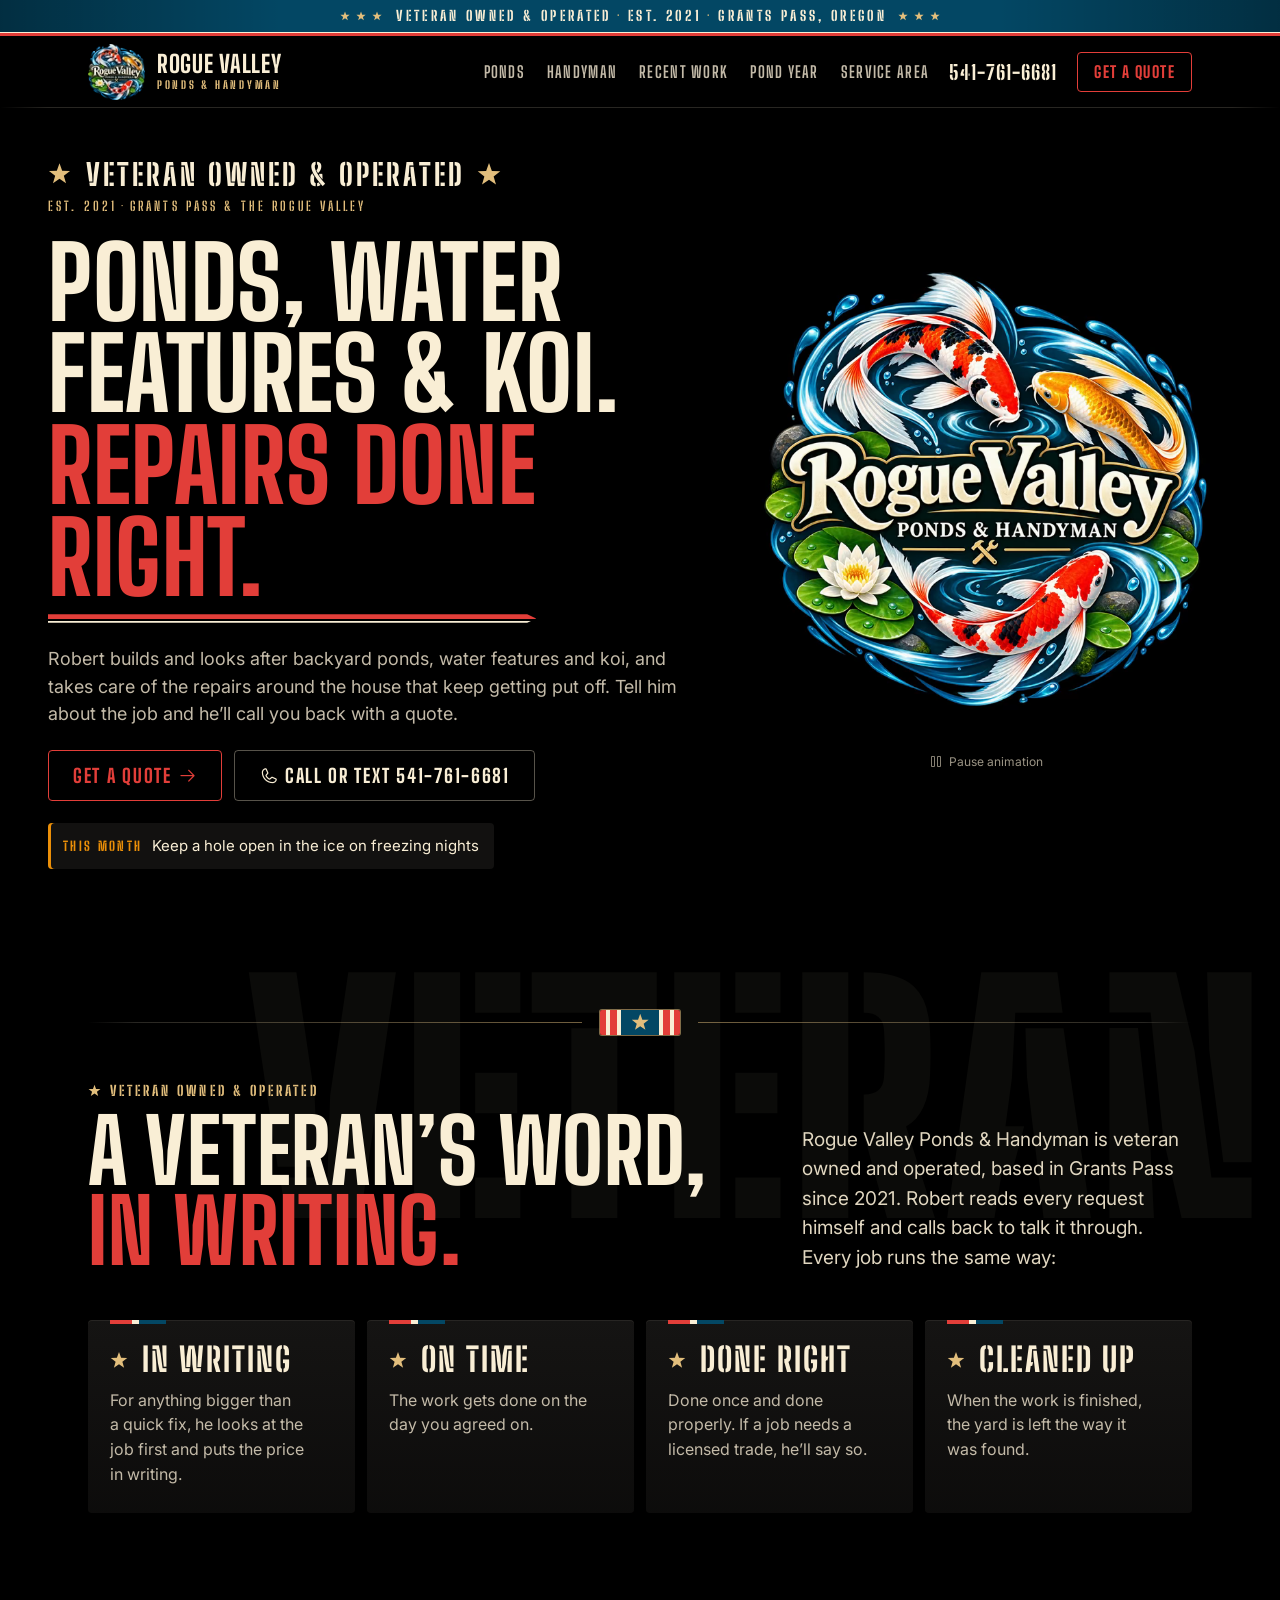
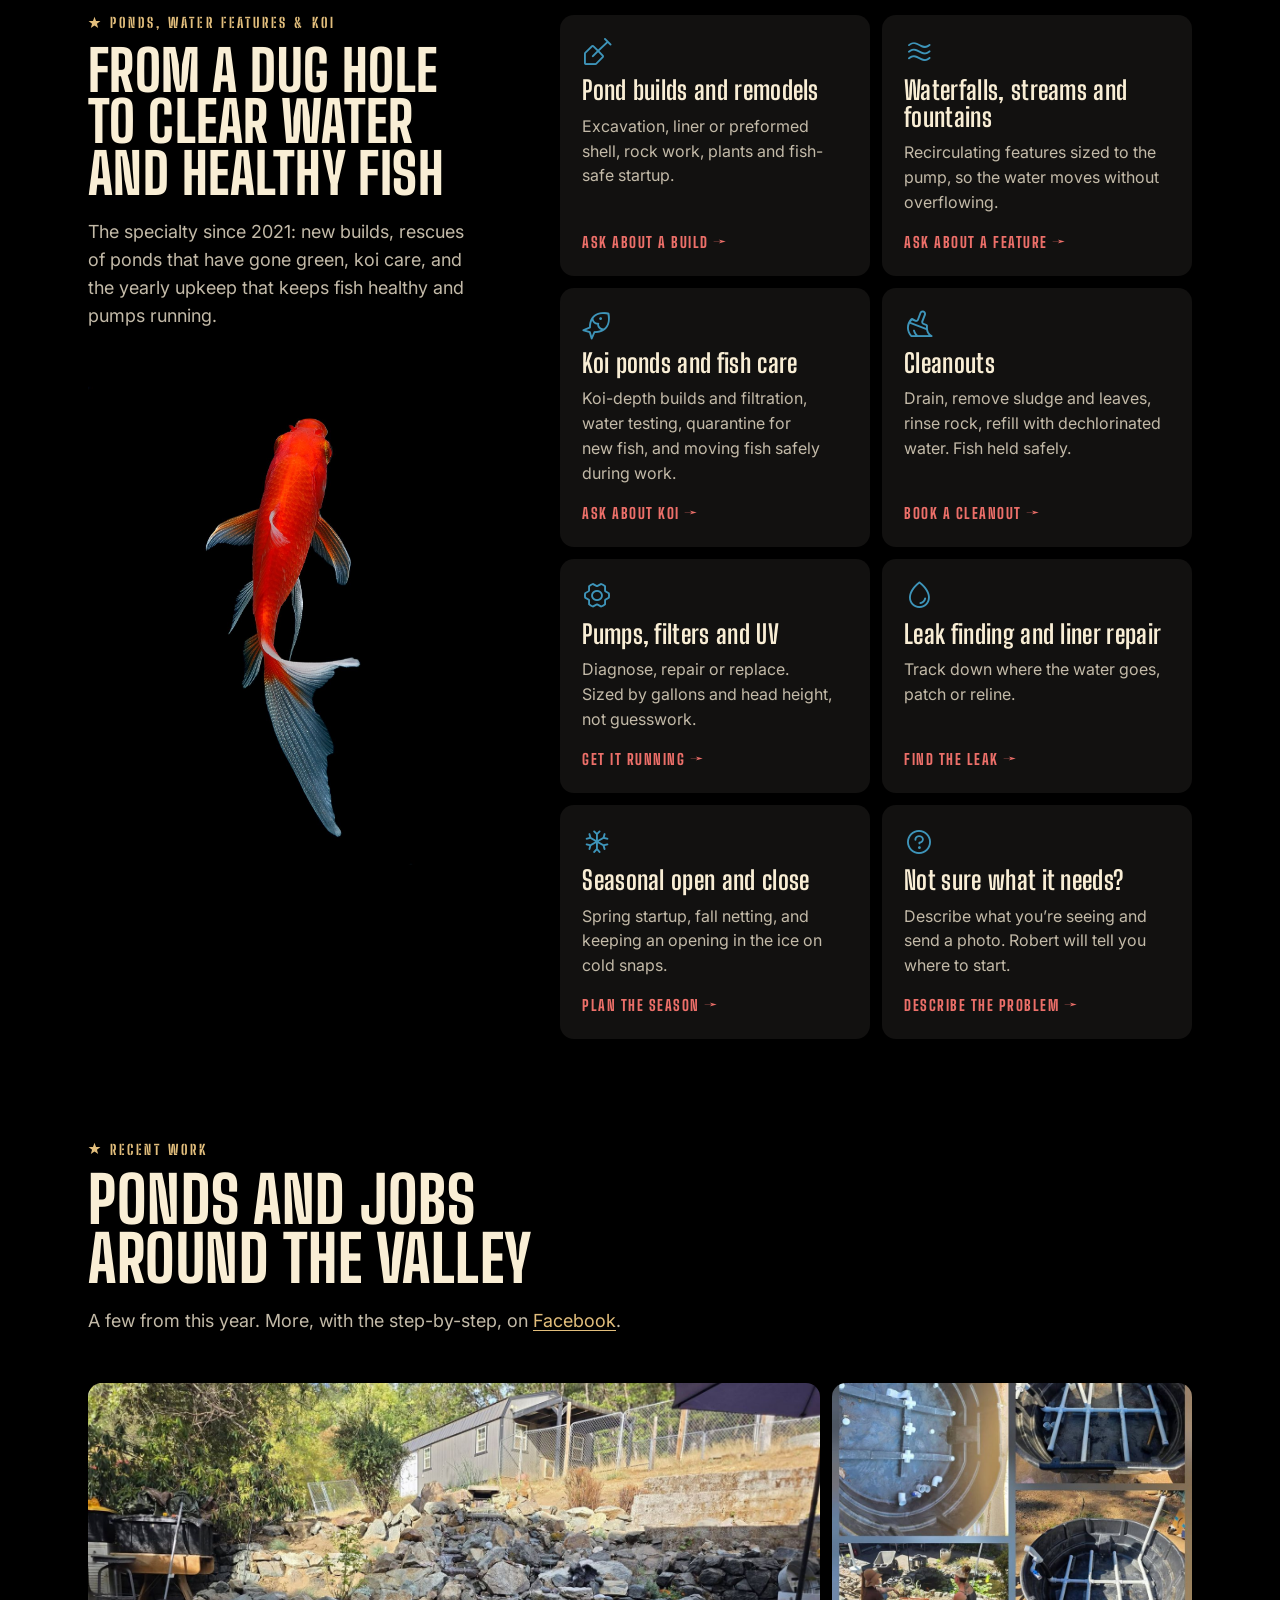
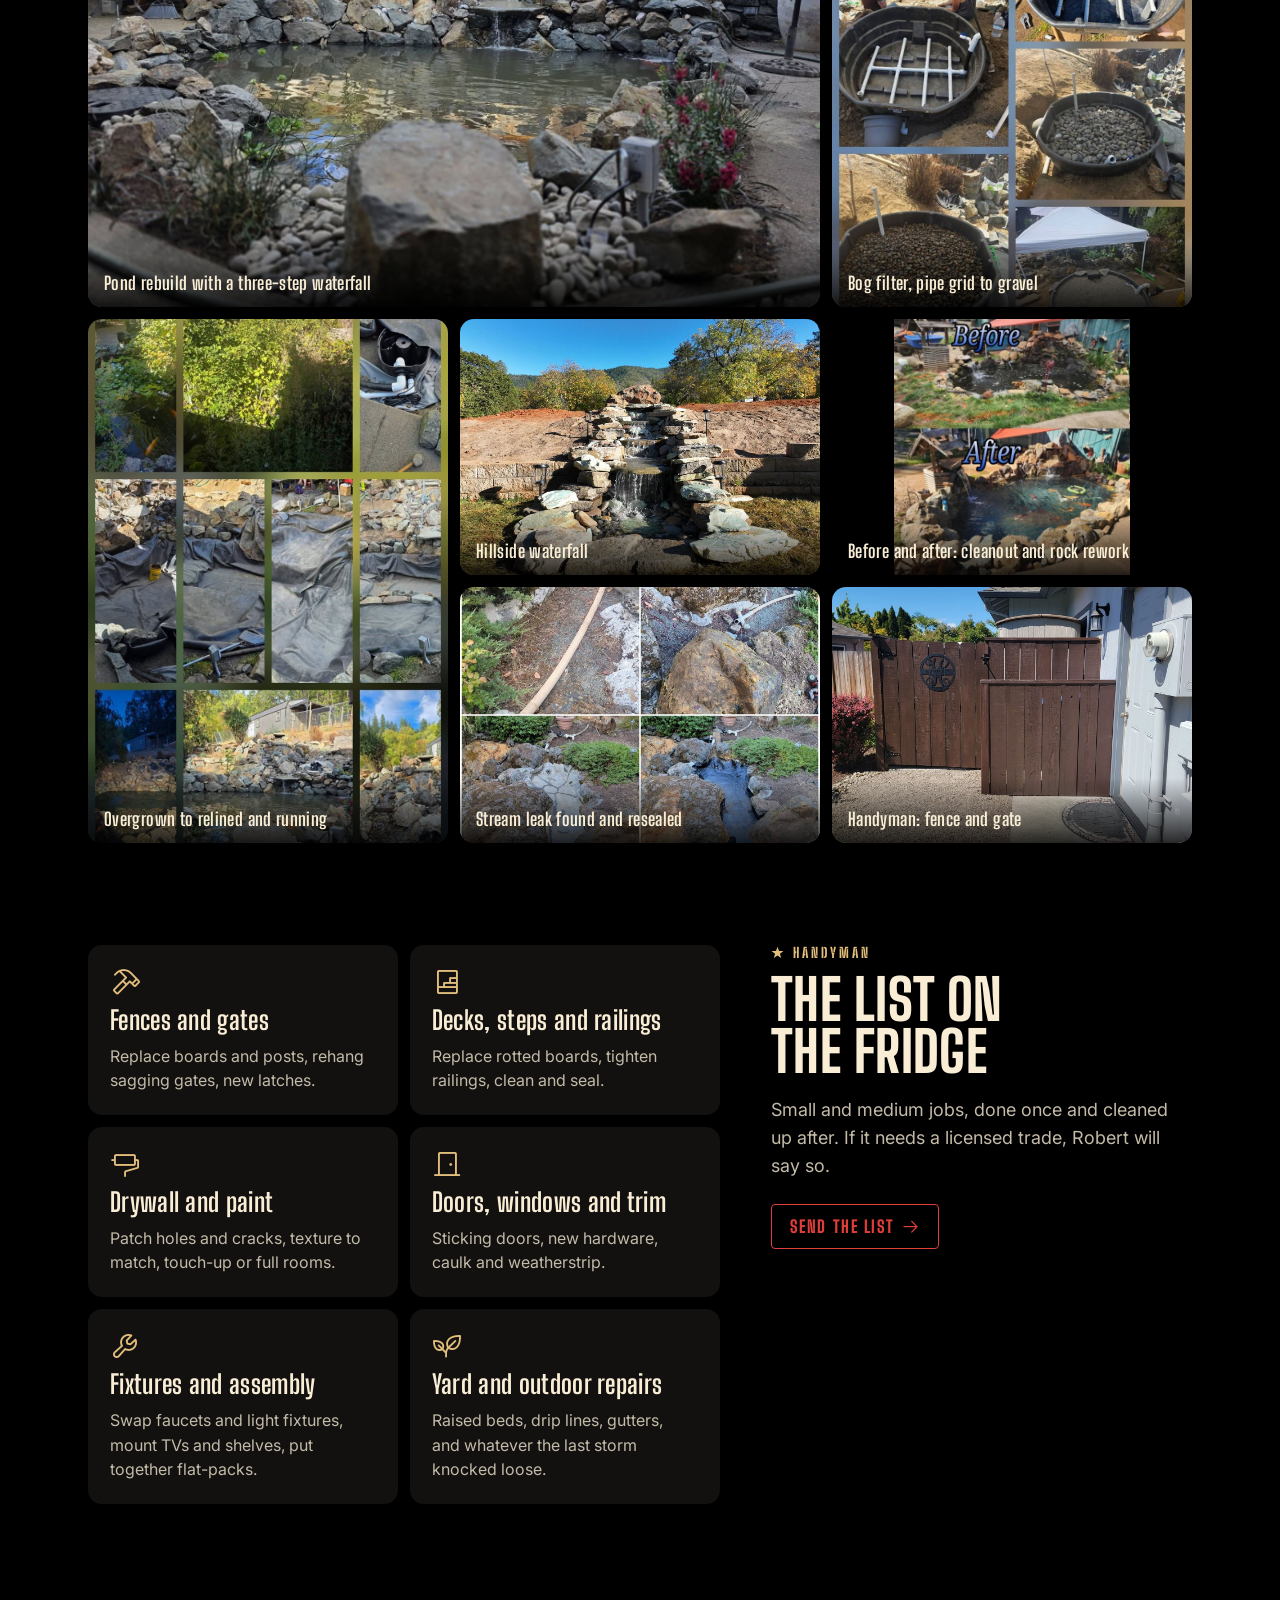
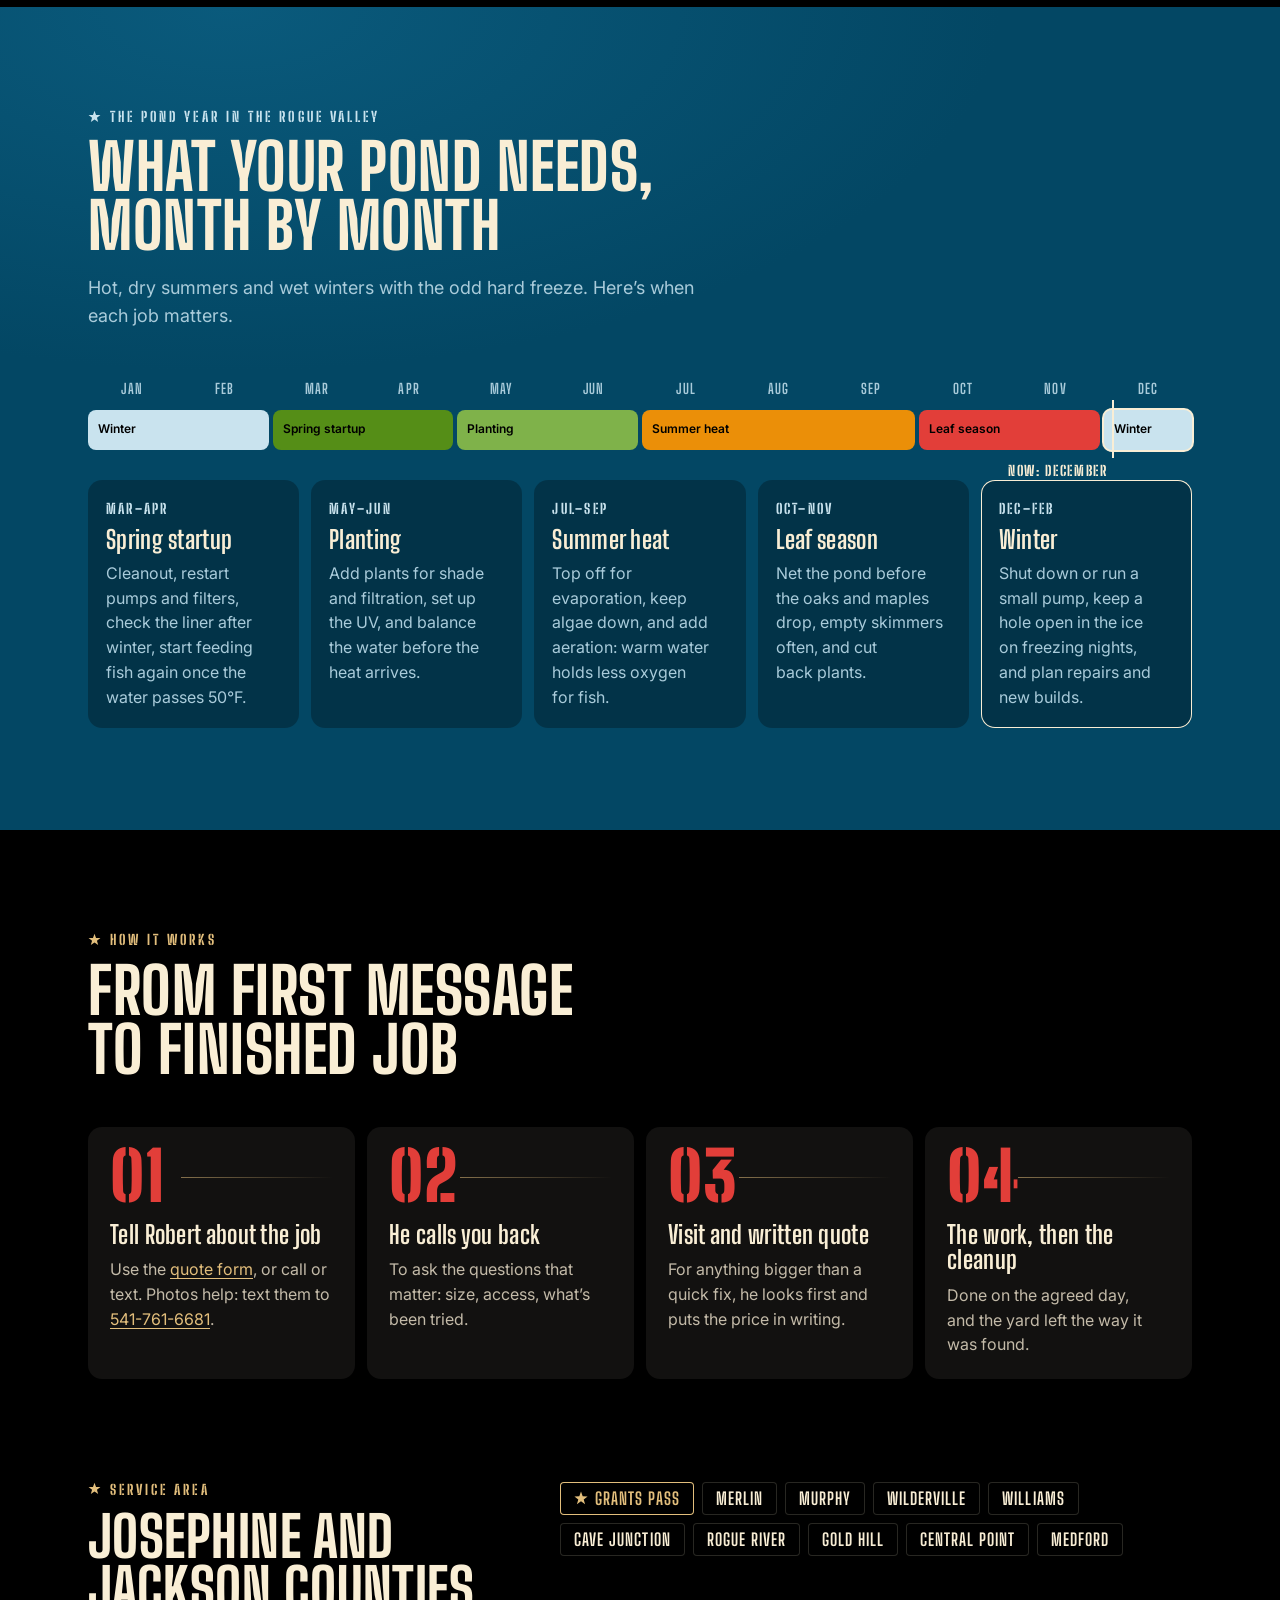
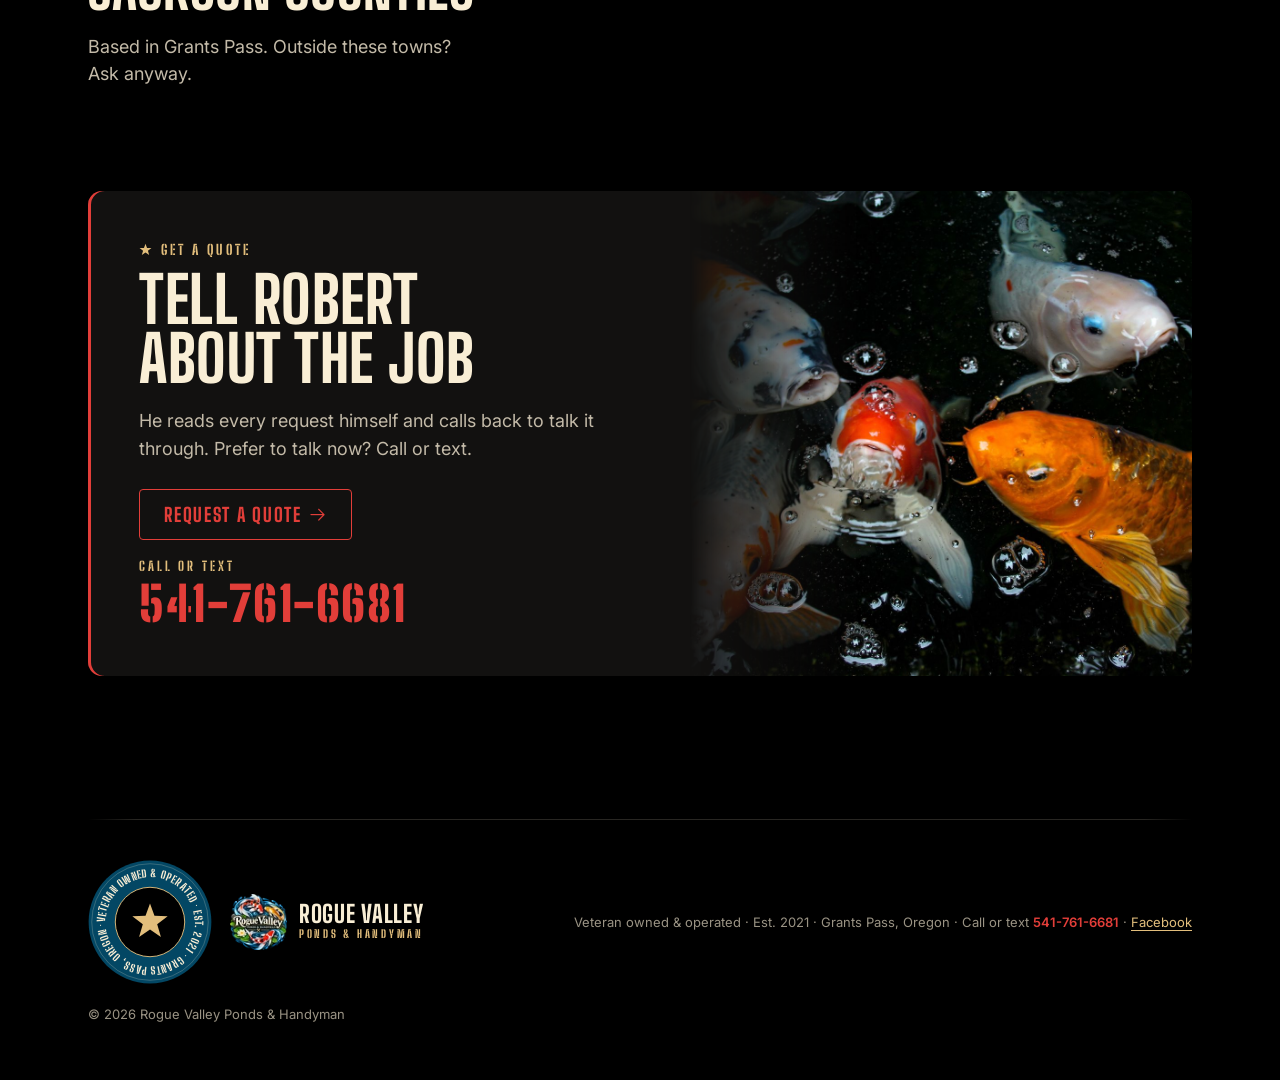
==== commit d487d87a: "Veteran owned & operated theme, display typography and logo intro - Type: Big Shoulders Display for " ====
--- a/site/index.html
+++ b/site/index.html
@@ -4,23 +4,20 @@
 <meta charset="utf-8">
 <meta name="viewport" content="width=device-width, initial-scale=1">
 <script>
-  /* Intro contract: "js" now; "splash-pending" when the intro will run (motion OK and not yet
-     seen this session, or ?intro forces it), which preloads its badge. If splash.js never
+  /* Intro contract: "js" now; "splash-pending" when the intro will run (motion OK, no Save-Data
+     or slow connection, and not yet seen this session, or ?intro forces it). If splash.js never
      arrives, a failsafe drops the black cover and starts the hero after 4.5s. */
   (function (d, w) {
     var h = d.documentElement, seen = null;
     h.classList.add("js");
     try { seen = w.sessionStorage.getItem("rvp-intro-seen"); } catch (e) {}
     try {
+      var c = w.navigator.connection;
       if (w.matchMedia("(prefers-reduced-motion: reduce)").matches) return;
+      if (c && (c.saveData || (c.effectiveType && c.effectiveType !== "4g"))) return;
       if (seen && !/[?&]intro(?:[=&]|$)/.test(w.location.search)) return;
       h.classList.add("splash-pending");
       w.rvpSplashFailsafe = setTimeout(function () { h.classList.remove("splash-pending"); h.classList.add("is-ready"); }, 4500);
-      var px = Math.min((h.clientWidth || w.innerWidth) * .8, (h.clientHeight || w.innerHeight) * .56, 520) * Math.min(w.devicePixelRatio || 1, 2);
-      var l = d.createElement("link");
-      l.rel = "preload"; l.as = "image"; l.fetchPriority = "high";
-      l.href = "assets/img/rvph-badge-" + (px > 560 ? 1040 : 520) + ".webp";
-      d.head.appendChild(l);
     } catch (e) {}
   })(document, window);
 </script>
@@ -42,19 +39,36 @@
 <link rel="stylesheet" href="assets/css/icons.css">
 <link rel="stylesheet" href="assets/css/site.css">
 <link rel="stylesheet" href="assets/css/splash.css">
+<script>
+  /* The intro's badge, requested once the stylesheets are in (sized as in splash.js). Past 3s the
+     intro is skipped anyway (splash.js), so then drop the black cover now and fetch nothing. */
+  (function (d, w) {
+    var h = d.documentElement;
+    try {
+      if (!h.classList.contains("splash-pending")) return;
+      if (w.performance.now() > 3000) { clearTimeout(w.rvpSplashFailsafe); h.classList.remove("splash-pending"); return; }
+      var W = h.clientWidth || w.innerWidth, H = h.clientHeight || w.innerHeight;
+      var px = (H > W * 1.15 ? Math.min(W * .74, H * .37, 420) : Math.min(H * .5, W * .4, 520)) * Math.min(w.devicePixelRatio || 1, 2);
+      var l = d.createElement("link");
+      l.rel = "preload"; l.as = "image";
+      l.href = "assets/img/rvph-badge-" + (px > 700 ? 1040 : 520) + ".webp";
+      d.head.appendChild(l);
+    } catch (e) {}
+  })(document, window);
+</script>
 <script src="assets/js/splash.js" defer></script>
 </head>
 <body>
 <a class="skip" href="#main">Skip to content</a>
 
-<!-- Service ribbon: veteran owned & operated (not sticky) -->
-<div class="vet-ribbon">
+<!-- Service ribbon: veteran owned & operated (not sticky; a labelled region, so it sits in a landmark) -->
+<section class="vet-ribbon" aria-label="Veteran owned and operated">
   <p class="wrap vet-ribbon-in">
     <span class="stars" aria-hidden="true"><i class="star"></i><i class="star"></i><i class="star"></i></span>
     <span>Veteran owned &amp; operated<span class="more"><span class="sep" aria-hidden="true">·</span>Est. 2021<span class="sep" aria-hidden="true">·</span>Grants Pass, Oregon</span></span>
     <span class="stars" aria-hidden="true"><i class="star"></i><i class="star"></i><i class="star"></i></span>
   </p>
-</div>
+</section>
 
 <header class="site-header">
   <nav class="nav" aria-label="Main">
--- a/site/assets/css/site.css
+++ b/site/assets/css/site.css
@@ -68,8 +68,11 @@
   --gutter: clamp(16px, 4vw, 48px);
 }
 
-html { scroll-behavior: smooth; scroll-padding-top: 88px; }
-@media (prefers-reduced-motion: reduce) { html { scroll-behavior: auto; } }
+html { scroll-padding-top: 88px; }
+/* smooth in-page scrolling only once the page and its fonts have settled (site.js adds html.smooth): on a cold
+   load, an animated jump to a #fragment would head for the spot the section had before the fonts swapped in */
+html.smooth { scroll-behavior: smooth; }
+@media (prefers-reduced-motion: reduce) { html.smooth { scroll-behavior: auto; } }
 body { background: #000; color: var(--rv-cream); font-family: var(--font-body); font-size: 16px; -webkit-font-smoothing: antialiased; }
 a { color: var(--rv-brass); }
 a:hover { color: var(--color-accent-2-200); }
@@ -132,7 +135,7 @@
   background:
     linear-gradient(90deg, rgba(0, 0, 0, .35), transparent 22%, transparent 78%, rgba(0, 0, 0, .35)),
     var(--rv-pond);
-  padding-block: 9px 13px;
+  padding-block: 9px 13px; overflow: hidden; /* never wider than the screen, even in a fallback font */
 }
 /* thin cream / red stripe edge */
 .vet-ribbon::after {
@@ -140,7 +143,7 @@
   background: linear-gradient(to bottom, var(--rv-cream) 0 1px, var(--rv-red) 1px 100%);
 }
 .vet-ribbon-in {
-  display: flex; align-items: center; justify-content: center; gap: 14px;
+  display: flex; align-items: center; justify-content: center; justify-content: safe center; gap: 14px;
   font-family: var(--font-stencil); font-weight: 800; font-size: 14px; line-height: 1;
   letter-spacing: .24em; text-transform: uppercase; white-space: nowrap;
 }
@@ -218,6 +221,8 @@
 .brand:hover { color: var(--rv-cream); }
 .brand-badge { display: block; width: auto; height: 56px; flex: none; }
 .brand-name { display: flex; flex-direction: column; gap: 4px; }
+.brand, .brand-name { min-width: 0; } /* in a wide fallback font the name clips instead of widening the page */
+.brand-name { overflow-x: clip; }
 .brand-name b {
   font-family: var(--font-display); font-weight: 800; font-size: 24px; letter-spacing: .03em;
   text-transform: uppercase; line-height: .85; white-space: nowrap;
@@ -355,10 +360,9 @@
   font-size: clamp(28px, 2.6vw, 36px); line-height: .95; letter-spacing: .06em; color: var(--rv-cream);
 }
 .pledge-label .star { width: .55em; height: .55em; }
-@media (max-width: 900px) {
-  .vet-top { grid-template-columns: 1fr; align-items: start; }
-  .pledges { grid-template-columns: repeat(2, minmax(0, 1fr)); }
-}
+@media (max-width: 900px) { .vet-top { grid-template-columns: 1fr; align-items: start; } }
+/* four across only where every label fits on one line (below ~922px "Cleaned up" would wrap) */
+@media (max-width: 960px) { .pledges { grid-template-columns: repeat(2, minmax(0, 1fr)); } }
 @media (max-width: 520px) { .pledges { grid-template-columns: 1fr; } }
 
 /* ── photo slots ──────────────────────────────────────── */
@@ -401,15 +405,19 @@
   content: ""; position: absolute; left: 0; top: 0; height: 3px; width: 100%; background: var(--rv-red);
   transform: scaleX(0); transform-origin: left; transition: transform .45s var(--ease-io);
 }
-.svc .h3 { font-size: 26px; transition: font-weight .4s var(--ease-out), letter-spacing .4s var(--ease-out); }
+/* the title thickens on hover with a stroke, not a heavier weight: a weight change widens it and re-wraps it */
+/* (the stroke fades in through its color, which animates; its width doesn't) */
+.svc .h3 { font-size: 26px; -webkit-text-stroke: .035em transparent; transition: -webkit-text-stroke-color .4s var(--ease-out); }
 a.svc:hover, a.svc:focus-visible { box-shadow: inset 0 0 0 1px rgba(226, 62, 57, .45); color: inherit; }
 a.svc:hover::after, a.svc:focus-visible::after { transform: scaleX(1); }
-a.svc:hover .h3, a.svc:focus-visible .h3 { font-weight: 900; letter-spacing: -.004em; }
-.svc-handy:hover .h3 { font-weight: 850; letter-spacing: 0; }
+a.svc:hover .h3, a.svc:focus-visible .h3 { -webkit-text-stroke-color: currentColor; }
+.svc-handy .h3 { -webkit-text-stroke-width: .025em; }
+.svc-handy:hover .h3 { -webkit-text-stroke-color: currentColor; }
 .svc .ico { font-size: 30px; line-height: 1; color: var(--rv-ripple); }
 .svc-handy .ico { color: var(--rv-brass); }
 .svc .more {
-  margin-top: auto; padding-top: 6px; color: var(--rv-red);
+  /* accent-400 rather than the base red: small text on the card surface needs 4.5:1 (6.3:1 here) */
+  margin-top: auto; padding-top: 6px; color: var(--color-accent-400);
   font-family: var(--font-display); font-weight: 800; font-size: 15px; letter-spacing: .1em; text-transform: uppercase;
   transition: letter-spacing .4s var(--ease-out);
 }
--- a/site/assets/css/splash.css
+++ b/site/assets/css/splash.css
@@ -1,6 +1,6 @@
-/* Rogue Valley Ponds & Handyman: landing intro. assets/js/splash.js builds the overlay and sets
-   every size; the black cover while the intro is pending lives in site.css. The overlay paints
-   its own black until it runs, so the cover can go as soon as it is in: */
+/* Rogue Valley Ponds & Handyman: landing intro. assets/js/splash.js builds the overlay and sets every
+   size. The black cover while the intro is pending is in site.css; the overlay paints its own black
+   until it runs, so the cover can go as soon as the overlay is in. */
 html.splash-pending.rvs-live::before { content: none; }
 /* the covered, inert page holds its own animations (so the hero's 5s failsafe can't fire under it) */
 html.rvs-live .vet-ribbon .star, html.rvs-live .seal-spin, html.rvs-live .hero-title .ln-in, html.rvs-live .hero-red::after,
@@ -13,17 +13,17 @@
 }
 .rvs.rvs-run { background: none; }
 .rvs * { box-sizing: border-box; }
-/* the wipe: a window turned to the wipe direction slides across with the three stripes on its
-   leading edge; the curtain inside counter-moves, so it stays put */
+/* the wipe window (its box set once; flat until the wipe), the curtain in it, the three stripes on its edge */
 .rvs-win { position: absolute; overflow: hidden; transform-origin: 0 50%; }
 .rvs-curtain { position: absolute; background: #000; }
 .rvs-shake, .rvs-fx { position: absolute; left: 0; top: 0; width: 100%; height: 100%; }
-.rvs-edge { position: absolute; left: 0; top: 0; height: 100%; display: flex; }
+.rvs-edge { position: absolute; left: 0; top: 0; height: 100%; display: none; }
+.rvs-wipe .rvs-edge { display: flex; }
 .rvs-edge i { background: #034764; }
 .rvs-edge i + i { background: #f9eed5; }
 .rvs-edge i + i + i { background: #e23e39; }
 
-/* behind the badge: the glow, lit water and rays (one canvas, drawn once in splash.js), the flash, the flare */
+/* behind the badge: the field (glow, lit water, rays: one canvas), the flash, the flare */
 .rvs-field, .rvs-flash, .rvs-flare { position: absolute; opacity: 0; }
 .rvs-flash { border-radius: 50%; background: radial-gradient(closest-side, #fffaf0, rgba(249, 238, 213, .85) 14%, rgba(249, 238, 213, .25) 38%, rgba(249, 238, 213, 0) 66%); }
 .rvs-flare { filter: drop-shadow(0 0 12px rgba(235, 143, 8, .5)); }
@@ -70,7 +70,9 @@
   display: inline-flex; align-items: center; gap: 9px; min-height: 44px; margin: 0; padding: 10px 14px 10px 16px;
   border: 1px solid rgba(226, 190, 124, .6); border-radius: 4px; background: rgba(0, 0, 0, .62); color: #f9eed5; cursor: pointer;
   font: 800 15px/1 var(--font-display); letter-spacing: .16em; text-transform: uppercase;
+  opacity: 0; transition: opacity .2s; /* shown (.rvs-armed) once its face is in, so the label doesn't reflow in view */
 }
+.rvs-armed .rvs-skip { opacity: 1; }
 .rvs-skip:hover { border-color: #e2be7c; background: #000; }
 .rvs-skip:focus-visible { outline: 2px solid #f9eed5; outline-offset: 3px; }
 .rvs-skip svg { width: 15px; height: 15px; fill: none; stroke: #e23e39; stroke-width: 2.4; stroke-linecap: square; }
